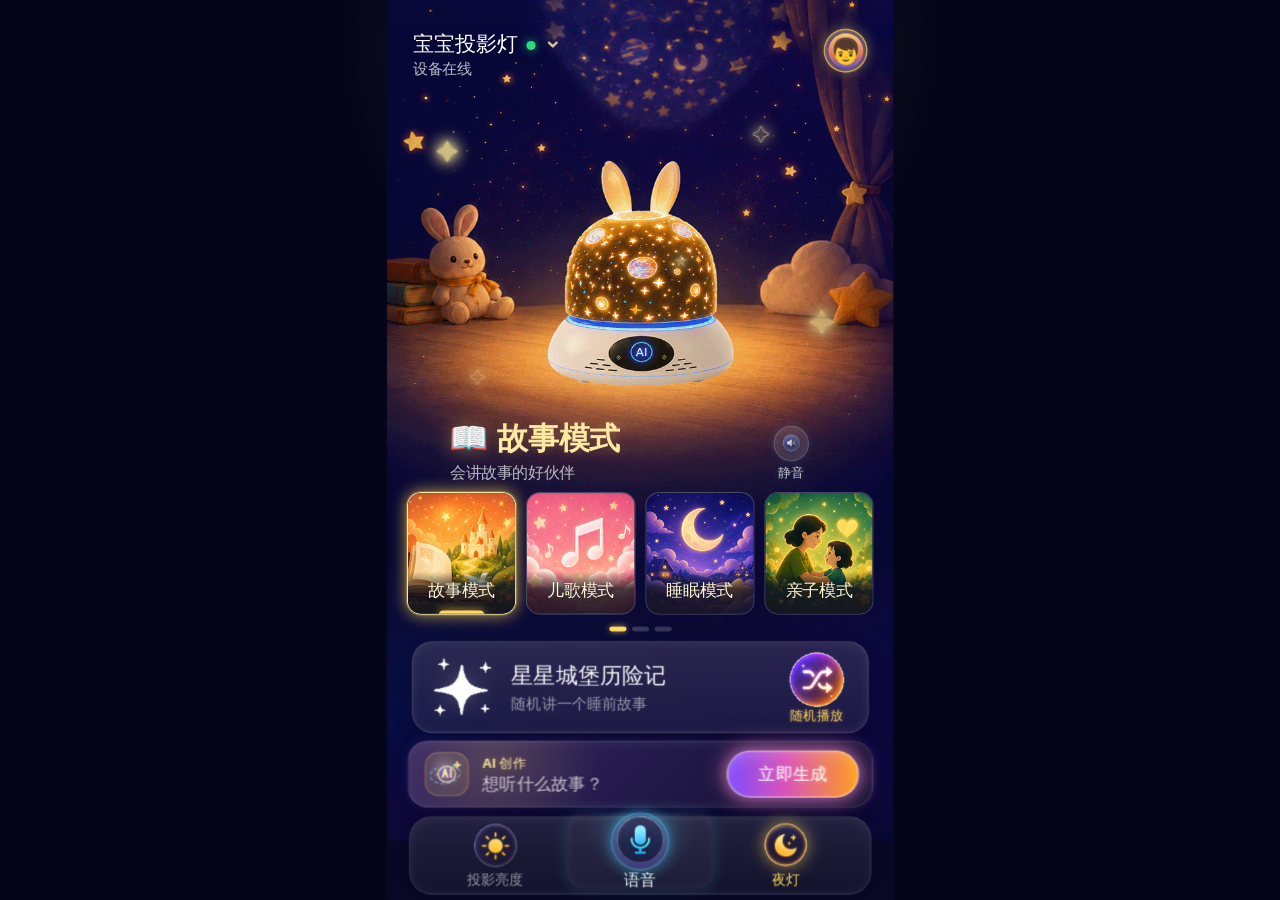
==== index.html @ 811f42fd "增加功能性代码" ====
<!doctype html>
<html lang="zh-CN">
  <head>
    <meta charset="UTF-8" />
    <meta name="viewport" content="width=device-width, initial-scale=1.0" />
    <title>宝宝投影灯首页</title>
    <link rel="stylesheet" href="./styles.css" />
  </head>
  <body>
    <div class="stage-shell" id="stageShell">
      <main class="app" id="app" data-mode="story" aria-label="宝宝投影灯首页">
        <div class="scene-bg" id="sceneBg"></div>
        <div class="mode-effects" id="modeEffects" aria-hidden="true"></div>
        <div class="scene-vignette"></div>

        <header class="topbar" aria-label="设备状态">
          <div class="device-copy">
            <button class="device-name device-switcher" id="deviceSwitcherButton" type="button" aria-haspopup="true" aria-expanded="false" aria-controls="deviceMenu">
              <span class="device-name-text" id="deviceNameText">宝宝投影灯</span>
              <span class="online-dot" aria-label="在线"></span>
              <svg class="device-chevron" viewBox="0 0 24 24" aria-hidden="true" focusable="false">
                <path d="M7 10l5 5 5-5"></path>
              </svg>
            </button>
            <div class="device-status" id="deviceStatusText">设备在线</div>
            <div class="device-menu" id="deviceMenu" aria-hidden="true">
              <button class="device-option is-active" type="button" data-device-name="宝宝投影灯" data-device-status="online" aria-pressed="true">
                <span class="device-option-copy">
                  <strong>宝宝投影灯</strong>
                  <small>儿童房 · 在线</small>
                </span>
                <span class="device-option-mark" aria-hidden="true">✓</span>
              </button>
              <button class="device-option" type="button" data-device-name="卧室投影灯" data-device-status="online" aria-pressed="false">
                <span class="device-option-copy">
                  <strong>卧室投影灯</strong>
                  <small>主卧 · 在线</small>
                </span>
                <span class="device-option-mark" aria-hidden="true">✓</span>
              </button>
              <button class="device-add-button" type="button" data-device-add>
                <span class="device-add-icon" aria-hidden="true">
                  <svg viewBox="0 0 24 24" focusable="false">
                    <path d="M12 5v14"></path>
                    <path d="M5 12h14"></path>
                  </svg>
                </span>
                <span>添加设备</span>
              </button>
              <p class="device-menu-hint" id="deviceMenuHint" aria-live="polite"></p>
            </div>
          </div>
          <button class="avatar-button" id="avatarButton" type="button" aria-label="打开功能中心" aria-expanded="false">
            <span class="avatar-face" aria-hidden="true">👦</span>
          </button>
        </header>

        <section class="mode-summary" aria-label="当前模式">
          <div class="mode-copy" id="modeCopy">
            <div class="mode-title-line">
              <span class="mode-symbol" id="modeSymbol" aria-hidden="true">📖</span>
              <h1 id="modeTitle">故事模式</h1>
            </div>
            <p id="modeSubtitle">会讲故事的好伙伴</p>
          </div>

          <div class="mini-actions" aria-label="快捷功能">
            <button class="mini-action muted" type="button" aria-label="静音">
              <img src="./图标/图标7.png" alt="" />
              <span>静音</span>
            </button>
          </div>
        </section>

        <nav class="mode-grid" aria-label="模式选择">
          <button class="mode-card is-active" type="button" data-mode="story" aria-label="故事模式">
            <img src="./图片/模式插图-故事模式.png" alt="" />
            <span>故事模式</span>
          </button>
          <button class="mode-card" type="button" data-mode="music" aria-label="儿歌模式">
            <img src="./图片/模式插图-音乐模式.png" alt="" />
            <span>儿歌模式</span>
          </button>
          <button class="mode-card" type="button" data-mode="sleep" aria-label="睡眠模式">
            <img src="./图片/模式插图-睡眠模式.png" alt="" />
            <span>睡眠模式</span>
          </button>
          <button class="mode-card" type="button" data-mode="parent" aria-label="亲子模式">
            <img src="./图片/模式插图-亲子模式.png" alt="" />
            <span>亲子模式</span>
          </button>
        </nav>

        <div class="page-dots" aria-hidden="true">
          <span class="is-active"></span>
          <span></span>
          <span></span>
        </div>

        <section class="play-panel" id="playPanel" aria-label="随机播放">
          <div class="play-left">
            <img class="play-glyph" id="playGlyph" src="./图标/图标6.png" alt="" />
            <div class="play-copy">
              <p id="playTitle">星星城堡历险记</p>
              <small id="playSubtitle">随机讲一个睡前故事</small>
            </div>
          </div>
          <button class="random-button" id="randomButton" type="button" aria-label="随机播放">
            <img src="./图标/图标1.png" alt="" />
            <span>随机播放</span>
          </button>
        </section>

        <section class="ai-panel" aria-label="AI生成">
          <div class="ai-left">
            <span class="ai-spark-wrap" aria-hidden="true">
              <svg class="ai-spark" viewBox="0 0 64 64" focusable="false">
                <path class="ai-orbit" d="M14 34c7-13 27-20 38-11 8 7-1 21-18 25-15 3-29-3-31-12-1-5 3-10 11-14"></path>
                <rect class="ai-core" x="17" y="18" width="30" height="28" rx="14"></rect>
                <path class="ai-line" d="M25 37l4-14 4 14"></path>
                <path class="ai-line" d="M27 32h4"></path>
                <path class="ai-line" d="M39 23v14"></path>
                <path class="ai-star" d="M50 9l2 5 5 2-5 2-2 5-2-5-5-2 5-2z"></path>
              </svg>
            </span>
            <div class="ai-copy">
              <span class="ai-kicker">AI 创作</span>
              <p id="aiPrompt">想听什么故事？</p>
            </div>
          </div>
          <button class="generate-button" id="generateButton" type="button" aria-label="立即生成">
            <span>立即生成</span>
          </button>
        </section>

        <footer class="quick-controls" aria-label="快捷控制">
          <button class="quick-control" type="button" data-control="brightness" aria-label="调节投影亮度">
            <span class="quick-icon"><img src="./图标/图标5.png" alt="" /></span>
            <span>投影亮度</span>
          </button>
          <button class="quick-control quick-control-primary" type="button" data-control="voice" aria-label="语音">
            <span class="quick-icon"><img src="./图标/图标2.png" alt="" /></span>
            <span>语音</span>
            <span class="voice-record-badge" id="voiceRecordBadge" aria-live="polite">按住</span>
          </button>
          <button class="quick-control is-on" type="button" data-control="night-light" aria-label="夜灯">
            <span class="quick-icon"><img src="./图标/图标3.png" alt="" /></span>
            <span>夜灯</span>
          </button>
        </footer>

        <div class="radial-popover" id="radialPopover" aria-hidden="true">
          <div class="radial-meter" id="radialMeter">
            <span id="radialValue">72%</span>
          </div>
          <div class="brightness-copy">
            <p id="radialLabel">投影亮度</p>
            <small>滑动调节投影亮度</small>
          </div>
          <input class="brightness-range" id="brightnessRange" type="range" min="1" max="100" value="72" aria-label="投影亮度百分比" />
        </div>

        <div class="control-toast" id="controlToast" role="status" aria-hidden="true"></div>

        <section class="voice-review-panel" id="voiceReviewPanel" aria-label="语音录音" aria-hidden="true">
          <div class="voice-review-head">
            <div class="voice-wave" aria-hidden="true">
              <span></span>
              <span></span>
              <span></span>
              <span></span>
            </div>
            <div class="voice-review-copy">
              <strong id="voicePanelTitle">正在准备录音</strong>
              <small id="voicePanelHint">长按 1.5 秒开始录音 · <span id="voiceDuration">00:00</span></small>
            </div>
          </div>
          <audio id="voicePlayback" preload="metadata"></audio>
          <div class="voice-review-actions">
            <button class="voice-action secondary" id="voicePlayButton" type="button">试听</button>
            <button class="voice-action secondary" id="redoVoiceButton" type="button">重录</button>
            <button class="voice-action primary" id="sendVoiceButton" type="button">发送到设备播放</button>
          </div>
        </section>

        <div class="modal-backdrop" id="modalBackdrop" aria-hidden="true"></div>
        <section class="app-modal" id="appModal" role="dialog" aria-modal="true" aria-labelledby="randomModalTitle" aria-hidden="true" tabindex="-1">
          <div class="modal-panel is-active" data-panel="random">
            <div class="modal-kicker">随机播放</div>
            <h2 class="modal-title" id="randomModalTitle">今晚播放这个主题吗？</h2>
            <div class="random-theme-card">
              <div>
                <p id="randomThemeTitle">星星城堡历险记</p>
                <small id="randomThemeSubtitle">随机讲一个睡前故事</small>
              </div>
              <button class="swap-button" id="swapRandomButton" type="button">换一个</button>
            </div>
            <div class="modal-actions">
              <button class="modal-button secondary" id="cancelRandomButton" type="button">取消</button>
              <button class="modal-button primary" id="sendRandomButton" type="button">发送到设备播放</button>
            </div>
          </div>

          <div class="modal-panel" data-panel="generate">
            <div class="modal-kicker">AI 生成</div>
            <h2 class="modal-title" id="generateModalTitle">想让投影灯生成什么？</h2>
            <label class="generate-field" for="generateInput">
              <span>生成内容</span>
              <textarea id="generateInput" rows="4" placeholder="例如：想听一个关于小恐龙找月亮的睡前故事"></textarea>
            </label>
            <p class="generate-error" id="generateError" aria-live="polite"></p>
            <div class="modal-actions">
              <button class="modal-button secondary" id="cancelGenerateButton" type="button">取消</button>
              <button class="modal-button primary" id="submitGenerateButton" type="button">开始生成</button>
            </div>
          </div>

          <div class="modal-panel" data-panel="loading" aria-live="polite">
            <div class="loading-orb" aria-hidden="true"></div>
            <h2 class="modal-title" id="loadingModalTitle">正在生成内容</h2>
            <p class="loading-stage" id="loadingStage">正在理解你的需求</p>
            <small class="loading-hint">生成可能需要 20 秒到 3 分钟，请稍等一下</small>
          </div>

          <div class="modal-panel" data-panel="sending" aria-live="polite">
            <div class="loading-orb sending-orb" aria-hidden="true"></div>
            <h2 class="modal-title" id="sendingModalTitle">正在发送到设备</h2>
            <p class="loading-stage" id="sendingStage">正在发送到宝宝投影灯</p>
            <small class="loading-hint" id="sendingHint">请保持设备在线，马上就好</small>
          </div>

          <div class="modal-panel" data-panel="success" aria-live="polite">
            <div class="success-mark" aria-hidden="true">✓</div>
            <h2 class="modal-title" id="successModalTitle">发送成功</h2>
            <p class="success-copy" id="successCopy">新的内容已经准备好，可以开始播放了</p>
            <div class="modal-actions single">
              <button class="modal-button primary" id="finishGenerateButton" type="button">知道了</button>
            </div>
          </div>
        </section>

        <div class="menu-backdrop" id="menuBackdrop"></div>
        <aside class="side-menu" id="sideMenu" aria-label="功能中心" aria-hidden="true">
          <button class="menu-close" type="button" aria-label="关闭功能中心">×</button>

          <div class="menu-profile">
            <div class="menu-avatar"><span>👦</span></div>
            <div class="menu-profile-copy">
              <strong>小宇宙宝宝</strong>
              <small>今晚也有一盏灯陪着你</small>
              <span class="menu-account">登录账号：138****8888</span>
              <span class="menu-device-status is-online">设备在线</span>
            </div>
          </div>

          <section class="menu-section" aria-label="主功能">
            <div class="menu-section-title">主功能</div>
            <div class="menu-primary-grid">
              <button class="menu-action menu-primary-action" type="button" data-menu-action="play-history">
                <span class="menu-action-icon" aria-hidden="true">
                  <svg viewBox="0 0 48 48" focusable="false">
                    <circle cx="24" cy="24" r="15"></circle>
                    <path d="M24 14v11l8 5"></path>
                    <path d="M15 11h-6v6"></path>
                  </svg>
                </span>
                <span class="menu-item-copy">
                  <strong>播放记录</strong>
                  <small>查看最近播放与生成内容</small>
                </span>
              </button>
              <button class="menu-action menu-primary-action" type="button" data-menu-action="device-settings">
                <span class="menu-action-icon" aria-hidden="true">
                  <svg viewBox="0 0 48 48" focusable="false">
                    <path d="M10 16h16"></path>
                    <path d="M34 16h4"></path>
                    <circle cx="30" cy="16" r="4"></circle>
                    <path d="M10 32h4"></path>
                    <path d="M22 32h16"></path>
                    <circle cx="18" cy="32" r="4"></circle>
                  </svg>
                </span>
                <span class="menu-item-copy">
                  <strong>设备设置</strong>
                  <small>管理灯光、亮度与设备偏好</small>
                </span>
              </button>
              <button class="menu-action menu-primary-action" type="button" data-menu-action="companion-copy">
                <span class="menu-action-icon" aria-hidden="true">
                  <svg viewBox="0 0 48 48" focusable="false">
                    <path d="M12 14h24v16H24l-8 6v-6h-4z"></path>
                    <path d="M33 9l2 5 5 2-5 2-2 5-2-5-5-2 5-2z"></path>
                  </svg>
                </span>
                <span class="menu-item-copy">
                  <strong>陪伴文案</strong>
                  <small>调整宝宝喜欢的陪伴表达</small>
                </span>
              </button>
            </div>
          </section>

          <section class="menu-section menu-secondary-section" aria-label="更多功能">
            <button class="menu-action menu-more-action" type="button" data-menu-action="more-settings">
              <span class="menu-action-icon" aria-hidden="true">
                <svg viewBox="0 0 48 48" focusable="false">
                  <circle cx="16" cy="16" r="4"></circle>
                  <circle cx="32" cy="16" r="4"></circle>
                  <circle cx="16" cy="32" r="4"></circle>
                  <circle cx="32" cy="32" r="4"></circle>
                </svg>
              </span>
              <span class="menu-item-copy">
                <strong>更多设置</strong>
                <small>客服、常见问题、版本、协议与购买合作</small>
              </span>
              <span class="menu-action-arrow" aria-hidden="true">›</span>
            </button>
          </section>
        </aside>
      </main>
    </div>

    <script src="./app.js"></script>
  </body>
</html>
---- styles.css ----
:root {
  color-scheme: dark;
  --gold: #fcd34d;
  --gold-soft: #ffe9a3;
  --cyan: #55d7ff;
  --panel: rgba(26, 24, 63, 0.58);
  --panel-strong: rgba(16, 15, 43, 0.78);
  --stroke: rgba(255, 255, 255, 0.18);
  --soft-text: rgba(255, 255, 255, 0.64);
}

* {
  box-sizing: border-box;
}

html,
body {
  width: 100%;
  height: 100%;
  margin: 0;
}

body {
  display: grid;
  place-items: center;
  overflow: hidden;
  background:
    radial-gradient(circle at 50% 5%, rgba(252, 211, 77, 0.12), transparent 28%),
    #05051a;
  font-family:
    -apple-system,
    BlinkMacSystemFont,
    "PingFang SC",
    "Microsoft YaHei",
    "Noto Sans CJK SC",
    sans-serif;
}

button {
  font: inherit;
  color: inherit;
  border: 0;
  background: transparent;
  cursor: pointer;
  -webkit-tap-highlight-color: transparent;
}

.stage-shell {
  position: relative;
  width: 941px;
  height: 1672px;
}

.app {
  position: absolute;
  inset: 0;
  width: 941px;
  height: 1672px;
  overflow: hidden;
  isolation: isolate;
  transform-origin: top left;
  background: #090827;
  --mini-program-bg-offset: -350px;
  --mini-program-bg-extra: 240px;
}

.scene-bg {
  position: absolute;
  inset: 0;
  z-index: 0;
  background-image: url("./故事模式-背景图-2.png");
  background-repeat: no-repeat;
  background-position: center var(--mini-program-bg-offset);
  background-size: 100% calc(100% + var(--mini-program-bg-extra));
  transition: opacity 260ms ease, filter 260ms ease;
}

.mode-effects {
  position: absolute;
  inset: 0;
  z-index: 1;
  pointer-events: none;
  overflow: hidden;
}

.mode-effect {
  position: absolute;
  left: var(--x);
  top: var(--y);
  z-index: 0;
  display: grid;
  place-items: center;
  color: rgba(255, 244, 196, 0.92);
  font-size: var(--size);
  line-height: 1;
  opacity: var(--effect-opacity);
  text-shadow:
    0 0 12px currentColor,
    0 0 28px currentColor;
  filter: drop-shadow(0 0 14px currentColor);
  transform: translate3d(-50%, -50%, 0);
  animation:
    mode-effect-blink var(--duration) ease-in-out var(--delay) infinite,
    mode-effect-float calc(var(--duration) * 1.35) ease-in-out var(--delay) infinite;
  will-change: transform, opacity;
}

.mode-effect--star {
  color: rgba(255, 235, 151, 0.92);
}

.mode-effect--note {
  color: rgba(123, 222, 255, 0.88);
  text-shadow:
    0 0 14px rgba(85, 215, 255, 0.9),
    0 0 30px rgba(252, 211, 77, 0.38);
}

.mode-effect--moon {
  color: rgba(205, 216, 255, 0.78);
  text-shadow:
    0 0 12px rgba(205, 216, 255, 0.8),
    0 0 30px rgba(122, 119, 255, 0.34);
}

.mode-effect--heart {
  color: rgba(255, 190, 211, 0.82);
  text-shadow:
    0 0 14px rgba(255, 190, 211, 0.82),
    0 0 30px rgba(252, 211, 77, 0.32);
}

.scene-vignette {
  position: absolute;
  inset: 0;
  z-index: 2;
  pointer-events: none;
  background:
    radial-gradient(circle at 51% 36%, rgba(252, 211, 77, 0.12), transparent 22%),
    linear-gradient(180deg, rgba(7, 5, 28, 0) 0%, rgba(7, 5, 28, 0.04) 52%, rgba(7, 5, 28, 0.24) 100%);
}

.topbar,
.lamp-stage,
.mode-summary,
.mode-grid,
.page-dots,
.play-panel,
.ai-panel,
.quick-controls,
.radial-popover,
.control-toast,
.voice-review-panel,
.side-menu,
.menu-backdrop {
  z-index: 3;
}

.topbar {
  position: absolute;
  top: 61px;
  left: 49px;
  right: 48px;
  display: flex;
  align-items: flex-start;
  justify-content: space-between;
}

.device-copy {
  position: relative;
  z-index: 4;
  min-width: 0;
}

.device-name {
  width: max-content;
  max-width: 620px;
  display: inline-flex;
  align-items: center;
  gap: 15px;
  padding: 0;
  color: #fff;
  font-size: 39px;
  font-weight: 430;
  line-height: 1.08;
  letter-spacing: 0;
  text-shadow: 0 3px 16px rgba(0, 0, 0, 0.26);
}

.device-switcher {
  position: relative;
  border-radius: 999px;
  transition: transform 170ms ease, color 180ms ease, text-shadow 180ms ease;
}

.device-switcher:hover,
.device-switcher:focus-visible {
  color: #fff8d6;
  text-shadow:
    0 3px 16px rgba(0, 0, 0, 0.26),
    0 0 20px rgba(252, 211, 77, 0.36);
  outline: none;
}

.device-switcher:active {
  transform: scale(0.985);
}

.device-name-text {
  min-width: 0;
  overflow: hidden;
  text-overflow: ellipsis;
  white-space: nowrap;
}

.online-dot {
  width: 17px;
  height: 17px;
  margin-top: 4px;
  border-radius: 999px;
  background: #2bdc7a;
  box-shadow: 0 0 16px rgba(45, 220, 122, 0.72);
}

.device-chevron {
  width: 34px;
  height: 34px;
  color: rgba(255, 232, 153, 0.85);
  stroke: currentColor;
  stroke-width: 3;
  stroke-linecap: round;
  stroke-linejoin: round;
  fill: none;
  filter: drop-shadow(0 0 10px rgba(252, 211, 77, 0.28));
  transition: transform 180ms ease;
}

.app.device-menu-open .device-chevron {
  transform: rotate(180deg);
}

.device-status {
  margin-top: 13px;
  color: rgba(255, 255, 255, 0.72);
  font-size: 27px;
  font-weight: 360;
  line-height: 1;
  letter-spacing: 0;
}

.app.is-offline .online-dot,
.device-switcher.is-device-offline .online-dot {
  background: rgba(255, 255, 255, 0.38);
  box-shadow: 0 0 12px rgba(255, 255, 255, 0.18);
}

.app.is-offline .device-status,
.device-status.is-device-offline {
  color: rgba(255, 255, 255, 0.48);
}

.device-menu {
  position: absolute;
  top: 91px;
  left: -4px;
  width: 448px;
  padding: 16px;
  border-radius: 30px;
  border: 2px solid rgba(252, 211, 77, 0.3);
  background:
    radial-gradient(circle at 20% 0%, rgba(252, 211, 77, 0.2), transparent 38%),
    linear-gradient(180deg, rgba(45, 35, 87, 0.94), rgba(13, 12, 42, 0.94));
  box-shadow:
    0 22px 46px rgba(0, 0, 0, 0.32),
    inset 0 1px 22px rgba(255, 255, 255, 0.08);
  backdrop-filter: blur(20px);
  opacity: 0;
  pointer-events: none;
  transform: translateY(-10px) scale(0.98);
  transform-origin: 54px 0;
  transition: opacity 180ms ease, transform 200ms ease;
}

.app.device-menu-open .device-menu {
  opacity: 1;
  pointer-events: auto;
  transform: translateY(0) scale(1);
}

.device-option,
.device-add-button {
  width: 100%;
  min-height: 86px;
  display: flex;
  align-items: center;
  gap: 17px;
  padding: 16px 18px;
  border-radius: 22px;
  color: rgba(255, 255, 255, 0.9);
  text-align: left;
  background: rgba(255, 255, 255, 0.055);
  border: 1px solid rgba(255, 255, 255, 0.1);
  transition: transform 160ms ease, border-color 180ms ease, background 180ms ease, box-shadow 180ms ease;
}

.device-option + .device-option,
.device-add-button {
  margin-top: 12px;
}

.device-option:hover,
.device-option:focus-visible,
.device-add-button:hover,
.device-add-button:focus-visible {
  border-color: rgba(252, 211, 77, 0.5);
  background: rgba(252, 211, 77, 0.12);
  box-shadow: 0 0 22px rgba(252, 211, 77, 0.14);
  outline: none;
}

.device-option:active,
.device-add-button:active {
  transform: scale(0.985);
}

.device-option-copy {
  min-width: 0;
  display: grid;
  gap: 9px;
}

.device-option-copy strong,
.device-add-button span:last-child {
  color: #fff8d6;
  font-size: 27px;
  font-weight: 560;
  line-height: 1;
}

.device-option-copy small {
  color: rgba(255, 255, 255, 0.58);
  font-size: 21px;
  line-height: 1;
}

.device-option-mark {
  margin-left: auto;
  color: #ffdf6b;
  font-size: 28px;
  line-height: 1;
  opacity: 0;
}

.device-option.is-active {
  border-color: rgba(252, 211, 77, 0.56);
  background:
    linear-gradient(180deg, rgba(252, 211, 77, 0.16), rgba(255, 255, 255, 0.04)),
    rgba(255, 255, 255, 0.065);
}

.device-option.is-active .device-option-mark {
  opacity: 1;
}

.device-add-button {
  min-height: 78px;
  background: rgba(85, 215, 255, 0.09);
}

.device-add-icon {
  width: 46px;
  height: 46px;
  display: grid;
  place-items: center;
  flex: 0 0 auto;
  border-radius: 16px;
  color: #dcf8ff;
  border: 1px solid rgba(85, 215, 255, 0.34);
  background: rgba(85, 215, 255, 0.12);
}

.device-add-icon svg {
  width: 27px;
  height: 27px;
  stroke: currentColor;
  stroke-width: 3;
  stroke-linecap: round;
  fill: none;
}

.device-menu-hint {
  min-height: 25px;
  margin: 13px 4px 0;
  color: rgba(255, 255, 255, 0.62);
  font-size: 20px;
  line-height: 1.25;
}

.device-menu-hint:empty {
  display: none;
}

.avatar-button {
  position: relative;
  width: 82px;
  height: 82px;
  margin-top: -8px;
  display: grid;
  place-items: center;
  border-radius: 50%;
  background:
    radial-gradient(circle at 45% 40%, rgba(255, 219, 123, 0.25), rgba(75, 39, 97, 0.8)),
    rgba(255, 255, 255, 0.14);
  border: 3px solid rgba(252, 211, 77, 0.65);
  box-shadow:
    0 0 0 5px rgba(255, 255, 255, 0.12) inset,
    0 0 24px rgba(252, 211, 77, 0.42);
}

.avatar-face {
  width: 65px;
  height: 65px;
  display: grid;
  place-items: center;
  border-radius: 50%;
  overflow: hidden;
  font-size: 47px;
  line-height: 1;
  background: linear-gradient(180deg, #f9c878, #db785d 60%, #6156c9);
}

.mode-summary {
  position: absolute;
  top: 780px;
  left: 0;
  width: 941px;
  height: 124px;
}

.mode-copy {
  position: absolute;
  left: 116px;
  top: 0;
  width: 520px;
  color: var(--gold-soft);
  transition: transform 240ms ease;
}

.mode-title-line {
  display: flex;
  align-items: center;
  gap: 19px;
  height: 68px;
}

.mode-symbol {
  width: 70px;
  display: inline-grid;
  place-items: center;
  font-size: 59px;
  line-height: 1;
  filter: drop-shadow(0 0 18px rgba(252, 211, 77, 0.34));
}

.mode-title-line h1 {
  margin: 0;
  color: var(--gold-soft);
  font-size: 57px;
  font-weight: 660;
  line-height: 1;
  letter-spacing: 0;
  text-shadow: 0 0 20px rgba(252, 211, 77, 0.24);
}

.mode-copy p {
  margin: 16px 0 0 1px;
  color: rgba(255, 255, 255, 0.7);
  font-size: 29px;
  font-weight: 330;
  line-height: 1;
  letter-spacing: 0;
}

.mini-actions {
  position: absolute;
  top: 8px;
  right: 144px;
  display: flex;
  gap: 0;
}

.mini-action {
  width: 92px;
  height: 104px;
  display: flex;
  flex-direction: column;
  align-items: center;
  justify-content: center;
  gap: 8px;
  color: rgba(255, 255, 255, 0.74);
  font-size: 25px;
  font-weight: 380;
  line-height: 1;
  text-shadow: 0 0 14px rgba(85, 215, 255, 0.2);
}

.mini-action .mini-icon,
.mini-action img {
  width: 66px;
  height: 66px;
  display: grid;
  place-items: center;
  border-radius: 50%;
  background: rgba(255, 255, 255, 0.12);
  border: 2px solid rgba(255, 255, 255, 0.22);
  box-shadow:
    0 0 16px rgba(85, 215, 255, 0.16),
    inset 0 0 20px rgba(255, 255, 255, 0.08);
}

.mini-action .mini-icon {
  font-size: 43px;
}

.mini-action img {
  padding: 0;
  object-fit: cover;
  opacity: 0.9;
  border-color: rgba(255, 255, 255, 0.2);
  box-shadow:
    0 0 16px rgba(85, 215, 255, 0.16),
    inset 0 0 24px rgba(255, 255, 255, 0.08);
}

.mini-action.muted {
  color: rgba(255, 255, 255, 0.74);
}

.mode-grid {
  position: absolute;
  top: 914px;
  left: 37px;
  width: 867px;
  height: 228px;
  display: grid;
  grid-template-columns: repeat(4, 1fr);
  gap: 18px;
}

.mode-card {
  position: relative;
  overflow: hidden;
  padding: 0;
  border-radius: 26px;
  background: rgba(255, 255, 255, 0.08);
  border: 2px solid rgba(255, 255, 255, 0.17);
  box-shadow: inset 0 -42px 45px rgba(0, 0, 0, 0.22);
  transform: translateZ(0);
  transition: transform 180ms ease, border-color 240ms ease, box-shadow 240ms ease;
}

.mode-card:active {
  transform: scale(0.96);
}

.mode-card img {
  position: absolute;
  inset: 0;
  width: 100%;
  height: 100%;
  object-fit: cover;
}

.mode-card::after {
  content: "";
  position: absolute;
  left: 0;
  right: 0;
  bottom: 0;
  height: 78px;
  background: linear-gradient(180deg, rgba(28, 24, 31, 0), rgba(21, 20, 32, 0.78) 42%, rgba(22, 20, 31, 0.9));
}

.mode-card span {
  position: absolute;
  left: 0;
  right: 0;
  bottom: 27px;
  z-index: 1;
  color: #fff6d7;
  font-size: 31px;
  font-weight: 500;
  line-height: 1;
  text-align: center;
  letter-spacing: 0;
  text-shadow: 0 2px 9px rgba(0, 0, 0, 0.35);
}

.mode-card.is-active {
  border-color: rgba(255, 237, 159, 0.98);
  box-shadow:
    0 0 0 2px rgba(255, 210, 77, 0.22),
    0 0 30px rgba(252, 211, 77, 0.78),
    inset 0 0 20px rgba(255, 250, 206, 0.2);
}

.mode-card.is-active::before {
  content: "";
  position: absolute;
  z-index: 2;
  left: 57px;
  right: 57px;
  bottom: -2px;
  height: 8px;
  border-radius: 999px 999px 0 0;
  background: #ffd85c;
  box-shadow: 0 0 18px rgba(252, 211, 77, 0.9);
}

.page-dots {
  position: absolute;
  left: 0;
  right: 0;
  top: 1164px;
  display: flex;
  justify-content: center;
  gap: 10px;
}

.page-dots span {
  width: 32px;
  height: 9px;
  border-radius: 999px;
  background: rgba(255, 255, 255, 0.18);
}

.page-dots span.is-active {
  background: #ffdc63;
  box-shadow: 0 0 12px rgba(252, 211, 77, 0.72);
}

.play-panel {
  position: absolute;
  top: 1191px;
  left: 46px;
  width: 849px;
  height: 171px;
  display: flex;
  align-items: center;
  justify-content: space-between;
  padding: 0 31px 0 39px;
  border-radius: 39px;
  border: 2px solid rgba(255, 255, 255, 0.16);
  background:
    linear-gradient(180deg, rgba(255, 255, 255, 0.08), rgba(255, 255, 255, 0.025)),
    rgba(35, 31, 75, 0.54);
  box-shadow:
    inset 0 1px 24px rgba(255, 255, 255, 0.08),
    0 16px 32px rgba(0, 0, 0, 0.18);
  backdrop-filter: blur(13px);
}

.play-left {
  display: flex;
  align-items: center;
  min-width: 0;
}

.play-glyph {
  width: 107px;
  height: 107px;
  margin-right: 37px;
  object-fit: contain;
  filter: drop-shadow(0 0 16px rgba(255, 244, 213, 0.2));
}

.play-copy p {
  margin: 0;
  color: #fff;
  font-size: 41px;
  font-weight: 430;
  line-height: 1.08;
  letter-spacing: 0;
}

.play-copy small {
  display: block;
  margin-top: 16px;
  color: rgba(255, 255, 255, 0.55);
  font-size: 28px;
  font-weight: 320;
  line-height: 1;
}

.random-button {
  width: 127px;
  min-width: 127px;
  height: 132px;
  display: flex;
  flex-direction: column;
  align-items: center;
  justify-content: center;
  gap: 3px;
  color: #ffd85c;
  font-size: 25px;
  line-height: 1;
  text-align: center;
  text-shadow: 0 0 12px rgba(252, 211, 77, 0.3);
}

.random-button img {
  width: 101px;
  height: 101px;
  margin-bottom: 0;
  object-fit: contain;
}

.ai-panel {
  position: absolute;
  top: 1376px;
  left: 38px;
  width: 865px;
  height: 124px;
  display: flex;
  align-items: center;
  justify-content: space-between;
  gap: 22px;
  padding: 0 24px 0 30px;
  border-radius: 38px;
  border: 2px solid rgba(255, 255, 255, 0.13);
  background:
    radial-gradient(circle at 18% 30%, rgba(252, 211, 77, 0.18), transparent 28%),
    linear-gradient(135deg, rgba(70, 48, 124, 0.74), rgba(18, 17, 48, 0.78)),
    rgba(16, 15, 42, 0.74);
  box-shadow:
    inset 0 1px 24px rgba(255, 255, 255, 0.08),
    0 16px 34px rgba(0, 0, 0, 0.18),
    0 0 24px rgba(139, 92, 246, 0.18);
  backdrop-filter: blur(14px);
}

.ai-left {
  display: flex;
  align-items: center;
  min-width: 0;
  flex: 1;
}

.ai-spark-wrap {
  width: 82px;
  height: 82px;
  display: grid;
  place-items: center;
  flex: 0 0 auto;
  margin-right: 25px;
  border-radius: 26px;
  border: 2px solid rgba(252, 211, 77, 0.28);
  background:
    radial-gradient(circle at 42% 34%, rgba(255, 255, 255, 0.22), transparent 42%),
    rgba(252, 211, 77, 0.1);
  box-shadow: inset 0 1px 18px rgba(255, 255, 255, 0.08);
}

.ai-spark {
  width: 68px;
  height: 68px;
  color: #fff1b8;
  overflow: visible;
  opacity: 0.96;
  filter:
    drop-shadow(0 0 12px rgba(252, 211, 77, 0.32))
    drop-shadow(0 0 14px rgba(139, 92, 246, 0.24));
}

.ai-spark .ai-orbit {
  fill: none;
  stroke: rgba(85, 215, 255, 0.62);
  stroke-width: 2.4;
  stroke-linecap: round;
  stroke-dasharray: 5 6;
}

.ai-spark .ai-core {
  fill: rgba(139, 92, 246, 0.24);
  stroke: rgba(255, 241, 184, 0.76);
  stroke-width: 2.6;
}

.ai-spark .ai-line {
  fill: none;
  stroke: currentColor;
  stroke-width: 3.2;
  stroke-linecap: round;
  stroke-linejoin: round;
}

.ai-spark .ai-star {
  fill: #ffdf6b;
  stroke: rgba(255, 255, 255, 0.48);
  stroke-width: 1.6;
}

.ai-copy {
  min-width: 0;
  display: grid;
  gap: 10px;
}

.ai-kicker {
  color: #ffe9a3;
  font-size: 25px;
  font-weight: 560;
  line-height: 1;
  letter-spacing: 0;
  text-shadow: 0 0 14px rgba(252, 211, 77, 0.24);
}

.ai-panel p {
  margin: 0;
  color: rgba(255, 255, 255, 0.74);
  font-size: 32px;
  font-weight: 390;
  line-height: 1;
  letter-spacing: 0;
  white-space: nowrap;
}

.generate-button {
  width: 246px;
  min-width: 246px;
  height: 88px;
  display: flex;
  align-items: center;
  justify-content: center;
  gap: 16px;
  padding: 0;
  border-radius: 999px;
  border: 2px solid rgba(255, 245, 206, 0.56);
  background:
    linear-gradient(90deg, #804bff 0%, #db54b8 45%, #ff9f1c 100%);
  color: #fff;
  font-size: 32px;
  font-weight: 520;
  line-height: 1;
  letter-spacing: 0;
  text-shadow: 0 1px 10px rgba(255, 255, 255, 0.32);
  box-shadow:
    inset 0 0 0 2px rgba(255, 255, 255, 0.12),
    inset 0 10px 24px rgba(255, 255, 255, 0.16),
    0 0 24px rgba(139, 92, 246, 0.52),
    0 0 23px rgba(249, 115, 22, 0.36);
  filter:
    drop-shadow(0 0 20px rgba(139, 92, 246, 0.52))
    drop-shadow(0 0 18px rgba(249, 115, 22, 0.34));
}

.generate-spark {
  font-size: 31px;
  line-height: 1;
  filter: drop-shadow(0 0 8px rgba(255, 255, 255, 0.42));
}

.generate-button.is-thinking {
  animation: ai-pulse 1.5s ease-in-out infinite;
}

.app.is-offline .mini-action:disabled,
.app.is-offline .random-button:disabled,
.app.is-offline .generate-button:disabled,
.app.is-offline .quick-control:disabled {
  cursor: not-allowed;
  opacity: 0.46;
  filter: grayscale(0.72) saturate(0.55);
  text-shadow: none;
}

.app.is-offline .mini-action:disabled .mini-icon,
.app.is-offline .mini-action:disabled img,
.app.is-offline .generate-button:disabled,
.app.is-offline .quick-control:disabled .quick-icon {
  border-color: rgba(255, 255, 255, 0.18);
  box-shadow: none;
}

.app.is-offline .generate-button:disabled {
  background: rgba(255, 255, 255, 0.14);
  color: rgba(255, 255, 255, 0.68);
}

.app.is-offline .quick-control.is-on {
  color: rgba(255, 255, 255, 0.56);
}

.app.is-offline .quick-control.is-on .quick-icon {
  filter: none;
}

.quick-controls {
  position: absolute;
  left: 41px;
  bottom: 10px;
  width: 859px;
  height: 146px;
  display: grid;
  grid-template-columns: 1fr 1.18fr 1fr;
  align-items: center;
  gap: 18px;
  padding: 0 42px;
  border-radius: 42px;
  border: 2px solid rgba(255, 255, 255, 0.12);
  background:
    linear-gradient(180deg, rgba(255, 255, 255, 0.09), rgba(255, 255, 255, 0.03)),
    rgba(15, 15, 42, 0.72);
  box-shadow:
    inset 0 1px 24px rgba(255, 255, 255, 0.07),
    0 -12px 30px rgba(0, 0, 0, 0.14);
  backdrop-filter: blur(14px);
}

.quick-control {
  min-width: 0;
  height: 128px;
  display: grid;
  grid-template-rows: 88px 26px;
  align-items: center;
  justify-items: center;
  gap: 7px;
  color: rgba(255, 255, 255, 0.56);
  font-size: 26px;
  font-weight: 350;
  line-height: 1;
  border-radius: 30px;
  transition: transform 160ms ease, color 180ms ease, background 180ms ease, box-shadow 180ms ease;
}

.quick-control:hover,
.quick-control:focus-visible {
  color: rgba(255, 255, 255, 0.82);
  background: rgba(255, 255, 255, 0.05);
  outline: none;
}

.quick-control:active {
  transform: scale(0.97);
}

.quick-icon {
  position: relative;
  width: 88px;
  height: 88px;
  display: block;
  overflow: hidden;
  border-radius: 50%;
}

.quick-icon img {
  position: absolute;
  left: 50%;
  top: 50%;
  width: 132px;
  height: 132px;
  display: block;
  object-fit: contain;
  transform: translate(-50%, -48%);
}

.quick-control.is-on {
  color: #ffd85c;
}

.quick-control.is-on .quick-icon {
  filter: drop-shadow(0 0 16px rgba(252, 211, 77, 0.64));
}

.quick-control-primary {
  position: relative;
  height: 140px;
  grid-template-rows: 104px 28px;
  gap: 5px;
  color: #e8fbff;
  font-size: 30px;
  font-weight: 560;
  transform: translateY(-9px);
  background:
    radial-gradient(circle at 50% 20%, rgba(85, 215, 255, 0.24), transparent 58%),
    rgba(255, 255, 255, 0.045);
  box-shadow:
    inset 0 1px 20px rgba(255, 255, 255, 0.08),
    0 0 28px rgba(85, 215, 255, 0.18);
}

.quick-control-primary:hover,
.quick-control-primary:focus-visible,
.quick-control-primary.is-arming,
.quick-control-primary.is-recording {
  color: #fff8d6;
  box-shadow:
    inset 0 1px 24px rgba(255, 255, 255, 0.1),
    0 0 34px rgba(85, 215, 255, 0.34),
    0 0 28px rgba(252, 211, 77, 0.16);
}

.quick-control-primary.is-arming,
.quick-control-primary.is-recording {
  animation: voice-button-pulse 1000ms ease-in-out infinite;
}

.quick-control-primary:active {
  transform: translateY(-9px) scale(0.97);
}

.quick-control-primary .quick-icon {
  width: 108px;
  height: 108px;
  border: 2px solid rgba(85, 215, 255, 0.48);
  background:
    radial-gradient(circle at 46% 36%, rgba(255, 255, 255, 0.22), transparent 40%),
    linear-gradient(180deg, rgba(85, 215, 255, 0.28), rgba(81, 64, 180, 0.42));
  box-shadow:
    0 0 24px rgba(85, 215, 255, 0.52),
    inset 0 0 24px rgba(255, 255, 255, 0.12);
}

.quick-control-primary .quick-icon img {
  width: 150px;
  height: 150px;
  transform: translate(-50%, -49%);
}

.voice-record-badge {
  position: absolute;
  left: 50%;
  top: 8px;
  min-width: 82px;
  height: 34px;
  display: grid;
  place-items: center;
  padding: 0 16px;
  border-radius: 999px;
  border: 1px solid rgba(255, 245, 206, 0.5);
  color: #fff9d6;
  font-size: 18px;
  font-weight: 620;
  line-height: 1;
  background:
    linear-gradient(90deg, rgba(85, 215, 255, 0.2), rgba(252, 211, 77, 0.18)),
    rgba(12, 17, 45, 0.74);
  box-shadow: 0 0 16px rgba(85, 215, 255, 0.28);
  opacity: 0;
  pointer-events: none;
  transform: translate(-50%, -8px) scale(0.92);
  transition: opacity 160ms ease, transform 160ms ease;
}

.quick-control-primary.is-arming .voice-record-badge,
.quick-control-primary.is-recording .voice-record-badge {
  opacity: 1;
  transform: translate(-50%, 0) scale(1);
}

.radial-popover {
  position: absolute;
  left: 62px;
  bottom: 172px;
  width: 314px;
  min-height: 260px;
  display: grid;
  justify-items: center;
  align-content: center;
  gap: 15px;
  padding: 24px 26px 25px;
  border-radius: 34px;
  border: 2px solid rgba(252, 211, 77, 0.5);
  background:
    radial-gradient(circle at 30% 0%, rgba(252, 211, 77, 0.18), transparent 42%),
    rgba(12, 12, 35, 0.84);
  box-shadow:
    0 20px 42px rgba(0, 0, 0, 0.26),
    0 0 28px rgba(252, 211, 77, 0.24);
  backdrop-filter: blur(14px);
  opacity: 0;
  transform: translateY(18px) scale(0.96);
  pointer-events: none;
  transition: opacity 180ms ease, transform 180ms ease;
}

.radial-popover.is-open {
  opacity: 1;
  transform: translateY(0) scale(1);
  pointer-events: auto;
}

.radial-meter {
  width: 112px;
  height: 112px;
  display: grid;
  place-items: center;
  border-radius: 50%;
  background:
    radial-gradient(circle at center, #17173e 56%, transparent 57%),
    conic-gradient(#fcd34d 0deg var(--brightness-angle, 259deg), rgba(255, 255, 255, 0.14) var(--brightness-angle, 259deg) 360deg);
}

.radial-meter span {
  color: #fff3b0;
  font-size: 28px;
  font-weight: 600;
}

.brightness-copy {
  display: grid;
  gap: 7px;
  text-align: center;
}

.radial-popover p {
  margin: 0;
  color: rgba(255, 255, 255, 0.72);
  font-size: 22px;
}

.brightness-copy small {
  color: rgba(255, 255, 255, 0.48);
  font-size: 18px;
  line-height: 1;
}

.brightness-range {
  width: 100%;
  accent-color: #fcd34d;
  cursor: pointer;
}

.brightness-range:focus-visible {
  outline: 3px solid rgba(85, 215, 255, 0.54);
  outline-offset: 8px;
}

.control-toast {
  position: absolute;
  left: 50%;
  bottom: 174px;
  min-width: 300px;
  max-width: 520px;
  min-height: 62px;
  display: grid;
  place-items: center;
  padding: 0 30px;
  border-radius: 999px;
  border: 2px solid rgba(85, 215, 255, 0.38);
  color: #e8fbff;
  font-size: 24px;
  font-weight: 460;
  line-height: 1.2;
  text-align: center;
  background:
    linear-gradient(180deg, rgba(85, 215, 255, 0.2), rgba(255, 255, 255, 0.045)),
    rgba(14, 14, 43, 0.88);
  box-shadow:
    0 16px 34px rgba(0, 0, 0, 0.24),
    0 0 24px rgba(85, 215, 255, 0.26);
  backdrop-filter: blur(14px);
  opacity: 0;
  pointer-events: none;
  transform: translate(-50%, 16px) scale(0.97);
  transition: opacity 180ms ease, transform 180ms ease;
}

.control-toast.is-open {
  opacity: 1;
  transform: translate(-50%, 0) scale(1);
}

.voice-review-panel {
  position: absolute;
  left: 58px;
  bottom: 174px;
  z-index: 4;
  width: 825px;
  min-height: 194px;
  display: grid;
  gap: 20px;
  padding: 28px 30px 30px;
  border-radius: 38px;
  border: 2px solid rgba(85, 215, 255, 0.44);
  color: #fff;
  background:
    radial-gradient(circle at 24% 8%, rgba(85, 215, 255, 0.2), transparent 36%),
    radial-gradient(circle at 84% 18%, rgba(252, 211, 77, 0.16), transparent 34%),
    linear-gradient(180deg, rgba(40, 34, 91, 0.92), rgba(12, 13, 39, 0.9));
  box-shadow:
    0 22px 46px rgba(0, 0, 0, 0.28),
    0 0 36px rgba(85, 215, 255, 0.24),
    inset 0 1px 28px rgba(255, 255, 255, 0.08);
  backdrop-filter: blur(18px);
  opacity: 0;
  pointer-events: none;
  transform: translateY(22px) scale(0.96);
  transition: opacity 200ms ease, transform 200ms ease;
}

.voice-review-panel.is-open {
  opacity: 1;
  pointer-events: auto;
  transform: translateY(0) scale(1);
}

.voice-review-head {
  display: flex;
  align-items: center;
  gap: 24px;
  min-width: 0;
}

.voice-wave {
  width: 116px;
  height: 92px;
  display: flex;
  align-items: center;
  justify-content: center;
  gap: 8px;
  flex: 0 0 auto;
  border-radius: 30px;
  border: 2px solid rgba(85, 215, 255, 0.28);
  background:
    radial-gradient(circle at 50% 22%, rgba(255, 255, 255, 0.18), transparent 42%),
    rgba(85, 215, 255, 0.1);
  box-shadow: inset 0 1px 20px rgba(255, 255, 255, 0.08);
}

.voice-wave span {
  width: 8px;
  height: 34px;
  border-radius: 999px;
  background: linear-gradient(180deg, #fff9d6, #55d7ff);
  box-shadow: 0 0 12px rgba(85, 215, 255, 0.42);
  transform-origin: center;
}

.voice-review-panel.is-recording .voice-wave span {
  animation: voice-wave 780ms ease-in-out infinite;
}

.voice-review-panel.is-recording .voice-wave span:nth-child(2) {
  animation-delay: 90ms;
}

.voice-review-panel.is-recording .voice-wave span:nth-child(3) {
  animation-delay: 180ms;
}

.voice-review-panel.is-recording .voice-wave span:nth-child(4) {
  animation-delay: 270ms;
}

.voice-review-copy {
  min-width: 0;
  display: grid;
  gap: 10px;
}

.voice-review-copy strong {
  color: #fff7c8;
  font-size: 34px;
  font-weight: 650;
  line-height: 1.12;
}

.voice-review-copy small {
  color: rgba(255, 255, 255, 0.68);
  font-size: 23px;
  line-height: 1.22;
}

#voiceDuration {
  color: #8ee8ff;
  font-variant-numeric: tabular-nums;
  font-weight: 680;
}

.voice-review-panel audio {
  width: 100%;
  height: 42px;
  display: none;
  color-scheme: dark;
}

.voice-review-panel.is-recorded audio {
  display: block;
}

.voice-review-actions {
  display: grid;
  grid-template-columns: 1fr 1fr 1.65fr;
  gap: 14px;
}

.voice-review-panel.is-recording .voice-review-actions,
.voice-review-panel.is-recording audio {
  display: none;
}

.voice-action {
  height: 70px;
  display: flex;
  align-items: center;
  justify-content: center;
  border-radius: 999px;
  font-size: 25px;
  font-weight: 560;
  line-height: 1;
}

.voice-action.secondary {
  border: 2px solid rgba(255, 255, 255, 0.15);
  color: rgba(255, 255, 255, 0.82);
  background: rgba(255, 255, 255, 0.08);
}

.voice-action.primary {
  border: 2px solid rgba(255, 245, 206, 0.54);
  color: #fff;
  background: linear-gradient(90deg, #14b8ff 0%, #8b5cf6 46%, #f59e0b 100%);
  box-shadow:
    inset 0 10px 22px rgba(255, 255, 255, 0.14),
    0 0 24px rgba(85, 215, 255, 0.3),
    0 0 18px rgba(245, 158, 11, 0.28);
}

.voice-action:disabled {
  cursor: not-allowed;
  opacity: 0.48;
  filter: grayscale(0.65);
}

.voice-action:not(:disabled):hover,
.voice-action:not(:disabled):focus-visible {
  outline: none;
  transform: translateY(-1px);
  box-shadow:
    inset 0 1px 18px rgba(255, 255, 255, 0.12),
    0 0 22px rgba(85, 215, 255, 0.24);
}

.modal-backdrop,
.menu-backdrop {
  position: absolute;
  inset: 0;
  background: rgba(0, 0, 0, 0.26);
  opacity: 0;
  pointer-events: none;
  transition: opacity 220ms ease;
}

.modal-backdrop {
  z-index: 5;
  background:
    radial-gradient(circle at 50% 42%, rgba(252, 211, 77, 0.12), transparent 34%),
    rgba(2, 2, 16, 0.56);
  backdrop-filter: blur(8px);
}

.menu-backdrop {
  background:
    radial-gradient(circle at 81% 12%, rgba(252, 211, 77, 0.14), transparent 28%),
    linear-gradient(90deg, rgba(3, 3, 18, 0.34), rgba(3, 3, 18, 0.72));
  backdrop-filter: blur(7px);
}

.app-modal {
  position: absolute;
  left: 78px;
  right: 78px;
  top: 530px;
  z-index: 6;
  padding: 46px;
  border-radius: 48px;
  border: 2px solid rgba(252, 211, 77, 0.42);
  background:
    linear-gradient(180deg, rgba(46, 35, 86, 0.92), rgba(13, 13, 43, 0.9)),
    rgba(16, 15, 42, 0.88);
  box-shadow:
    0 34px 74px rgba(0, 0, 0, 0.34),
    0 0 42px rgba(252, 211, 77, 0.18),
    inset 0 1px 28px rgba(255, 255, 255, 0.08);
  backdrop-filter: blur(24px);
  opacity: 0;
  transform: translateY(28px) scale(0.96);
  pointer-events: none;
  transition: opacity 220ms ease, transform 220ms ease;
}

.app.modal-open .modal-backdrop {
  opacity: 1;
  pointer-events: auto;
}

.app.modal-open .app-modal {
  opacity: 1;
  transform: translateY(0) scale(1);
  pointer-events: auto;
}

.modal-panel {
  display: none;
}

.modal-panel.is-active {
  display: block;
}

.modal-kicker {
  margin-bottom: 16px;
  color: #ffd85c;
  font-size: 27px;
  font-weight: 460;
  line-height: 1;
  text-shadow: 0 0 16px rgba(252, 211, 77, 0.38);
}

.modal-title {
  margin: 0;
  color: #fff4c7;
  font-size: 47px;
  font-weight: 650;
  line-height: 1.15;
  letter-spacing: 0;
}

.random-theme-card {
  margin-top: 34px;
  min-height: 164px;
  display: flex;
  align-items: center;
  justify-content: space-between;
  gap: 26px;
  padding: 31px 28px 31px 34px;
  border-radius: 34px;
  border: 2px solid rgba(255, 255, 255, 0.14);
  background:
    linear-gradient(180deg, rgba(255, 255, 255, 0.09), rgba(255, 255, 255, 0.03)),
    rgba(255, 255, 255, 0.06);
  box-shadow: inset 0 1px 22px rgba(255, 255, 255, 0.08);
}

.random-theme-card p {
  margin: 0;
  color: #fff;
  font-size: 42px;
  font-weight: 540;
  line-height: 1.1;
}

.random-theme-card small {
  display: block;
  margin-top: 16px;
  color: rgba(255, 255, 255, 0.62);
  font-size: 27px;
  line-height: 1.2;
}

.swap-button {
  min-width: 126px;
  height: 76px;
  padding: 0 26px;
  border-radius: 999px;
  border: 2px solid rgba(252, 211, 77, 0.52);
  color: #ffe9a3;
  font-size: 28px;
  font-weight: 520;
  background: rgba(252, 211, 77, 0.12);
  box-shadow: inset 0 0 20px rgba(252, 211, 77, 0.1);
}

.modal-actions {
  margin-top: 38px;
  display: grid;
  grid-template-columns: 1fr 1.45fr;
  gap: 20px;
}

.modal-actions.single {
  grid-template-columns: 1fr;
}

.modal-button {
  height: 88px;
  display: flex;
  align-items: center;
  justify-content: center;
  border-radius: 999px;
  font-size: 31px;
  font-weight: 560;
  line-height: 1;
}

.modal-button.secondary {
  border: 2px solid rgba(255, 255, 255, 0.16);
  color: rgba(255, 255, 255, 0.76);
  background: rgba(255, 255, 255, 0.08);
}

.modal-button.primary {
  border: 2px solid rgba(255, 245, 206, 0.58);
  color: #fff;
  background: linear-gradient(90deg, #804bff 0%, #db54b8 48%, #ff9f1c 100%);
  box-shadow:
    inset 0 10px 24px rgba(255, 255, 255, 0.14),
    0 0 24px rgba(139, 92, 246, 0.46),
    0 0 20px rgba(249, 115, 22, 0.34);
}

.modal-button:disabled {
  cursor: not-allowed;
  opacity: 0.52;
  filter: grayscale(0.7);
}

.generate-field {
  display: block;
  margin-top: 34px;
}

.generate-field span {
  display: block;
  margin-bottom: 14px;
  color: rgba(255, 255, 255, 0.78);
  font-size: 27px;
}

.generate-field textarea {
  width: 100%;
  min-height: 184px;
  resize: none;
  padding: 27px 29px;
  border-radius: 30px;
  border: 2px solid rgba(252, 211, 77, 0.32);
  outline: none;
  color: #fff;
  font: inherit;
  font-size: 31px;
  line-height: 1.35;
  background: rgba(255, 255, 255, 0.08);
  box-shadow: inset 0 1px 22px rgba(0, 0, 0, 0.18);
}

.generate-field textarea:focus {
  border-color: rgba(252, 211, 77, 0.86);
  box-shadow:
    0 0 0 4px rgba(252, 211, 77, 0.12),
    inset 0 1px 22px rgba(0, 0, 0, 0.18);
}

.generate-field textarea::placeholder {
  color: rgba(255, 255, 255, 0.34);
}

.generate-error {
  min-height: 32px;
  margin: 14px 0 0;
  color: #ffcf9d;
  font-size: 25px;
  line-height: 1.25;
}

.loading-orb {
  width: 128px;
  height: 128px;
  margin: 2px auto 31px;
  border-radius: 50%;
  background:
    radial-gradient(circle at 50% 50%, rgba(255, 255, 255, 0.88) 0 14%, transparent 15%),
    conic-gradient(from 0deg, #ffd85c, #db54b8, #804bff, #55d7ff, #ffd85c);
  box-shadow:
    0 0 34px rgba(252, 211, 77, 0.46),
    0 0 44px rgba(139, 92, 246, 0.34);
  animation: loading-spin 1.5s linear infinite;
}

.loading-stage,
.success-copy,
.loading-hint {
  display: block;
  margin: 22px 0 0;
  color: rgba(255, 255, 255, 0.7);
  font-size: 31px;
  line-height: 1.35;
  text-align: center;
}

.loading-hint {
  margin-top: 13px;
  color: rgba(255, 255, 255, 0.5);
  font-size: 24px;
}

[data-panel="loading"],
[data-panel="sending"],
[data-panel="success"] {
  text-align: center;
}

.sending-orb {
  background:
    radial-gradient(circle at 50% 50%, rgba(255, 255, 255, 0.88) 0 14%, transparent 15%),
    conic-gradient(from 0deg, #55d7ff, #804bff, #db54b8, #ffd85c, #55d7ff);
}

.success-mark {
  width: 126px;
  height: 126px;
  margin: 0 auto 31px;
  display: grid;
  place-items: center;
  border-radius: 50%;
  border: 3px solid rgba(252, 211, 77, 0.76);
  color: #fff8cc;
  font-size: 72px;
  font-weight: 700;
  background: rgba(45, 220, 122, 0.16);
  box-shadow:
    0 0 32px rgba(45, 220, 122, 0.35),
    inset 0 0 24px rgba(255, 255, 255, 0.12);
}

.side-menu {
  position: absolute;
  top: 0;
  right: 0;
  width: 646px;
  height: 100%;
  padding: 74px 44px 42px;
  display: flex;
  flex-direction: column;
  gap: 24px;
  border-left: 2px solid rgba(252, 211, 77, 0.42);
  background:
    radial-gradient(circle at 18% 7%, rgba(252, 211, 77, 0.18), transparent 28%),
    radial-gradient(circle at 88% 25%, rgba(85, 215, 255, 0.12), transparent 24%),
    linear-gradient(180deg, rgba(44, 30, 82, 0.92), rgba(12, 12, 38, 0.94)),
    rgba(15, 12, 39, 0.9);
  box-shadow:
    -34px 0 70px rgba(0, 0, 0, 0.34),
    inset 1px 0 0 rgba(255, 255, 255, 0.08),
    0 0 42px rgba(252, 211, 77, 0.14);
  backdrop-filter: blur(26px);
  opacity: 0;
  pointer-events: none;
  transform: translateX(100%) scale(0.985);
  transform-origin: 100% 60px;
  transition: opacity 220ms ease, transform 280ms cubic-bezier(0.2, 0.9, 0.2, 1);
}

.side-menu::before {
  content: "";
  position: absolute;
  inset: 0;
  pointer-events: none;
  background:
    radial-gradient(circle at 24% 17%, rgba(255, 232, 153, 0.28) 0 2px, transparent 3px),
    radial-gradient(circle at 77% 12%, rgba(255, 255, 255, 0.24) 0 2px, transparent 3px),
    radial-gradient(circle at 64% 54%, rgba(255, 232, 153, 0.18) 0 2px, transparent 3px);
  opacity: 0.7;
}

.app.menu-open .menu-backdrop {
  opacity: 1;
  pointer-events: auto;
}

.app.menu-open .side-menu {
  opacity: 1;
  pointer-events: auto;
  transform: translateX(0) scale(1);
}

.menu-close {
  position: absolute;
  top: 55px;
  right: 42px;
  z-index: 1;
  width: 66px;
  height: 66px;
  display: grid;
  place-items: center;
  border-radius: 50%;
  border: 2px solid rgba(255, 255, 255, 0.16);
  color: rgba(255, 255, 255, 0.8);
  font-size: 42px;
  line-height: 1;
  background: rgba(255, 255, 255, 0.08);
  box-shadow: inset 0 1px 18px rgba(255, 255, 255, 0.08);
}

.menu-profile,
.menu-section {
  position: relative;
  z-index: 1;
  opacity: 0;
  transform: translateX(24px);
  transition: opacity 220ms ease, transform 260ms ease;
}

.app.menu-open .menu-profile,
.app.menu-open .menu-section {
  opacity: 1;
  transform: translateX(0);
}

.app.menu-open .menu-profile {
  transition-delay: 70ms;
}

.app.menu-open .menu-section:nth-of-type(1) {
  transition-delay: 110ms;
}

.app.menu-open .menu-section:nth-of-type(2) {
  transition-delay: 150ms;
}

.menu-profile {
  min-height: 176px;
  display: flex;
  align-items: center;
  gap: 24px;
  padding: 24px 92px 24px 24px;
  border-radius: 34px;
  border: 2px solid rgba(252, 211, 77, 0.26);
  color: #fff;
  background:
    linear-gradient(135deg, rgba(255, 255, 255, 0.13), rgba(255, 255, 255, 0.04)),
    rgba(255, 255, 255, 0.06);
  box-shadow:
    inset 0 1px 24px rgba(255, 255, 255, 0.08),
    0 16px 36px rgba(0, 0, 0, 0.18);
}

.menu-avatar {
  width: 104px;
  height: 104px;
  display: grid;
  place-items: center;
  flex: 0 0 auto;
  border-radius: 50%;
  border: 3px solid rgba(252, 211, 77, 0.72);
  background: linear-gradient(180deg, #f9c878, #db785d 62%, #6156c9);
  box-shadow:
    0 0 30px rgba(252, 211, 77, 0.38),
    inset 0 0 20px rgba(255, 255, 255, 0.12);
}

.menu-avatar span {
  font-size: 62px;
  line-height: 1;
}

.menu-profile-copy {
  min-width: 0;
}

.menu-profile strong {
  display: block;
  color: #fff8d6;
  font-size: 34px;
  font-weight: 620;
  line-height: 1;
}

.menu-profile small {
  display: block;
  margin-top: 13px;
  color: rgba(255, 255, 255, 0.62);
  font-size: 23px;
  line-height: 1.2;
}

.menu-account {
  display: block;
  margin-top: 11px;
  color: rgba(255, 255, 255, 0.48);
  font-size: 20px;
  line-height: 1;
}

.menu-device-status {
  width: max-content;
  max-width: 100%;
  height: 43px;
  margin-top: 17px;
  display: inline-flex;
  align-items: center;
  gap: 10px;
  padding: 0 18px;
  border-radius: 999px;
  color: rgba(255, 255, 255, 0.76);
  font-size: 22px;
  line-height: 1;
  background: rgba(255, 255, 255, 0.08);
  border: 1px solid rgba(255, 255, 255, 0.12);
}

.menu-device-status::before {
  content: "";
  width: 11px;
  height: 11px;
  border-radius: 50%;
  background: #2bdc7a;
  box-shadow: 0 0 12px rgba(45, 220, 122, 0.72);
}

.menu-device-status.is-offline::before {
  background: rgba(255, 255, 255, 0.46);
  box-shadow: none;
}

.menu-section-title {
  margin: 0 0 16px 6px;
  color: rgba(255, 255, 255, 0.56);
  font-size: 22px;
  font-weight: 460;
  line-height: 1;
}

.menu-primary-grid {
  display: grid;
  gap: 16px;
}

.menu-action {
  width: 100%;
  min-width: 0;
  display: flex;
  align-items: center;
  gap: 19px;
  border: 2px solid rgba(255, 255, 255, 0.12);
  color: rgba(255, 255, 255, 0.9);
  text-align: left;
  background:
    linear-gradient(180deg, rgba(255, 255, 255, 0.1), rgba(255, 255, 255, 0.035)),
    rgba(255, 255, 255, 0.055);
  box-shadow: inset 0 1px 22px rgba(255, 255, 255, 0.07);
  transition: transform 160ms ease, border-color 180ms ease, background 180ms ease, box-shadow 180ms ease;
}

.menu-action:hover,
.menu-action:focus-visible,
.menu-action.is-selected {
  border-color: rgba(252, 211, 77, 0.62);
  background:
    linear-gradient(180deg, rgba(252, 211, 77, 0.18), rgba(255, 255, 255, 0.05)),
    rgba(255, 255, 255, 0.07);
  box-shadow:
    inset 0 1px 24px rgba(255, 255, 255, 0.08),
    0 0 24px rgba(252, 211, 77, 0.18);
  outline: none;
}

.menu-action:active {
  transform: scale(0.985);
}

.menu-primary-action {
  min-height: 128px;
  padding: 22px 24px;
  border-radius: 30px;
}

.menu-action-icon {
  width: 68px;
  height: 68px;
  display: grid;
  place-items: center;
  flex: 0 0 auto;
  border-radius: 22px;
  color: #fff4c7;
  font-size: 29px;
  font-weight: 620;
  background:
    radial-gradient(circle at 40% 26%, rgba(255, 255, 255, 0.22), transparent 38%),
    rgba(252, 211, 77, 0.16);
  border: 1px solid rgba(252, 211, 77, 0.28);
  box-shadow: 0 0 18px rgba(252, 211, 77, 0.14);
}

.menu-action-icon svg {
  width: 42px;
  height: 42px;
  display: block;
  fill: none;
  stroke: currentColor;
  stroke-width: 3;
  stroke-linecap: round;
  stroke-linejoin: round;
}

.menu-more-action .menu-action-icon svg circle {
  fill: currentColor;
  stroke: none;
}

.menu-item-copy {
  min-width: 0;
  display: grid;
  gap: 10px;
}

.menu-item-copy strong {
  color: #fff8d6;
  font-size: 29px;
  font-weight: 580;
  line-height: 1;
}

.menu-item-copy small {
  color: rgba(255, 255, 255, 0.58);
  font-size: 21px;
  line-height: 1.25;
}

.menu-secondary-section {
  margin-top: auto;
}

.menu-more-action {
  min-height: 112px;
  padding: 20px 21px;
  border-radius: 28px;
}

.menu-action-arrow {
  margin-left: auto;
  color: rgba(255, 232, 153, 0.8);
  font-size: 42px;
  line-height: 1;
}

@keyframes glow-breathe {
  0%,
  100% {
    transform: scale(0.96);
    opacity: 0.74;
  }

  50% {
    transform: scale(1.08);
    opacity: 0.95;
  }
}

@keyframes voice-button-pulse {
  0%,
  100% {
    box-shadow:
      inset 0 1px 24px rgba(255, 255, 255, 0.1),
      0 0 32px rgba(85, 215, 255, 0.28),
      0 0 20px rgba(252, 211, 77, 0.12);
  }

  50% {
    box-shadow:
      inset 0 1px 30px rgba(255, 255, 255, 0.13),
      0 0 46px rgba(85, 215, 255, 0.46),
      0 0 30px rgba(252, 211, 77, 0.24);
  }
}

@keyframes voice-wave {
  0%,
  100% {
    transform: scaleY(0.58);
    opacity: 0.72;
  }

  50% {
    transform: scaleY(1.3);
    opacity: 1;
  }
}

@keyframes mode-effect-blink {
  0%,
  100% {
    opacity: calc(var(--effect-opacity) * 0.42);
    transform: translate3d(-50%, -50%, 0) scale(0.84);
  }

  45%,
  58% {
    opacity: var(--effect-opacity);
    transform: translate3d(-50%, -50%, 0) scale(1.08);
  }
}

@keyframes mode-effect-float {
  0%,
  100% {
    margin-top: 0;
  }

  50% {
    margin-top: var(--drift);
  }
}

@media (prefers-reduced-motion: reduce) {
  .app-modal,
  .modal-backdrop,
  .radial-popover,
  .control-toast,
  .voice-review-panel,
  .device-menu,
  .side-menu,
  .menu-backdrop,
  .menu-profile,
  .menu-section,
  .menu-action,
  .quick-control {
    transition: none;
  }

  .loading-orb,
  .mode-effect,
  .generate-button.is-thinking,
  .quick-control-primary.is-arming,
  .quick-control-primary.is-recording,
  .voice-review-panel.is-recording .voice-wave span {
    animation: none;
  }
}

@keyframes loading-spin {
  to {
    transform: rotate(360deg);
  }
}

@keyframes ai-pulse {
  0%,
  100% {
    transform: scale(1);
    filter:
      drop-shadow(0 0 20px rgba(139, 92, 246, 0.52))
      drop-shadow(0 0 18px rgba(249, 115, 22, 0.34));
  }

  50% {
    transform: scale(1.025);
    filter:
      drop-shadow(0 0 34px rgba(139, 92, 246, 0.72))
      drop-shadow(0 0 30px rgba(249, 115, 22, 0.5));
  }
}
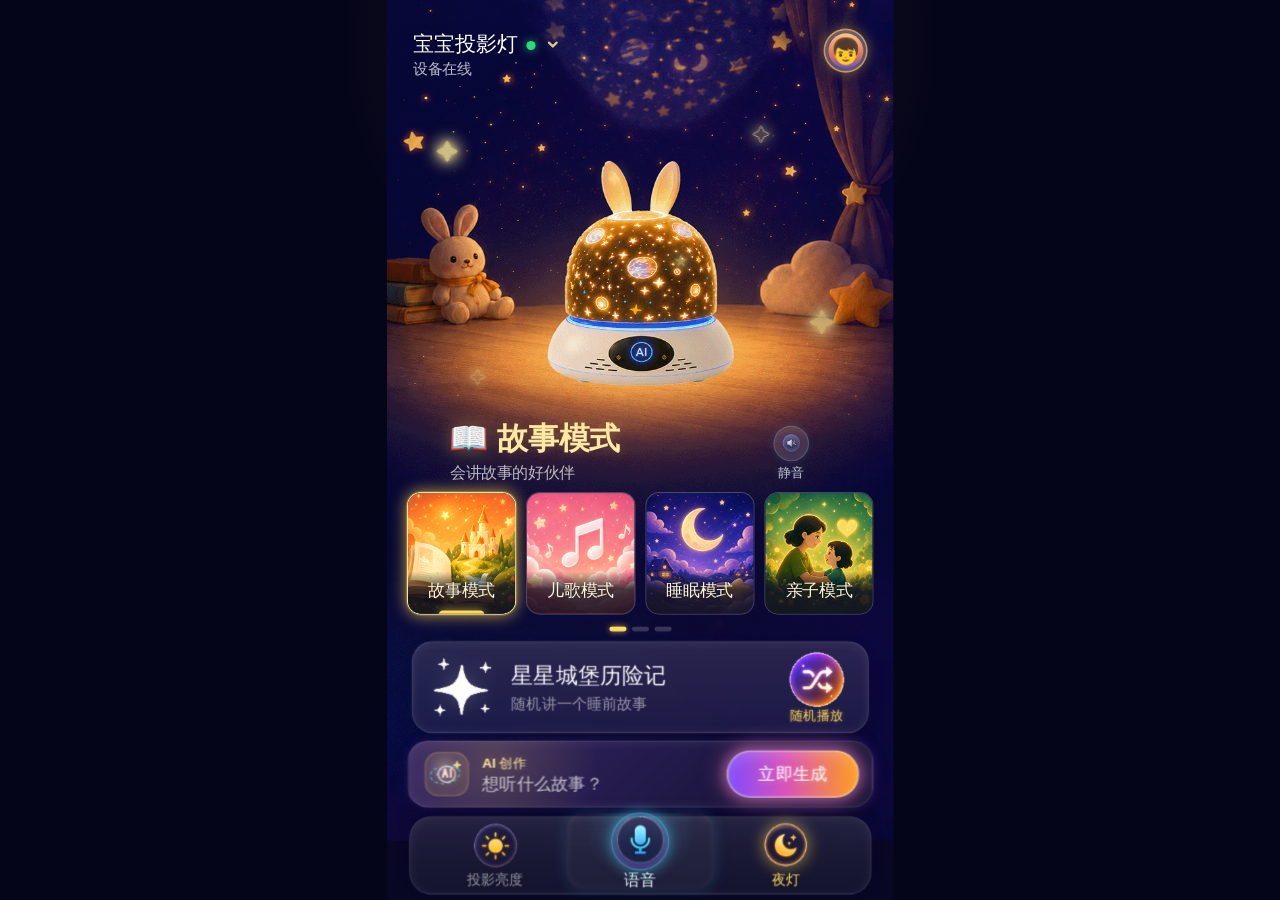
==== commit 70ca95c5: "动态效果，包括模式点击切换的效果;页面切换不同模式是，北京的元素闪动 ， 比如 故事模式 星星闪动； 儿歌模式音乐符号闪动等等" ====
--- a/index.html
+++ b/index.html
@@ -10,6 +10,7 @@
     <div class="stage-shell" id="stageShell">
       <main class="app" id="app" data-mode="story" aria-label="宝宝投影灯首页">
         <div class="scene-bg" id="sceneBg"></div>
+        <div class="scene-bg scene-bg-next" id="sceneBgNext" aria-hidden="true"></div>
         <div class="mode-effects" id="modeEffects" aria-hidden="true"></div>
         <div class="scene-vignette"></div>
 
--- a/styles.css
+++ b/styles.css
@@ -72,7 +72,24 @@
   background-repeat: no-repeat;
   background-position: center var(--mini-program-bg-offset);
   background-size: 100% calc(100% + var(--mini-program-bg-extra));
-  transition: opacity 260ms ease, filter 260ms ease;
+  transform: scale(1);
+  transition: opacity 360ms ease, filter 360ms ease, transform 520ms ease;
+}
+
+.scene-bg.is-dimming {
+  filter: brightness(0.84) saturate(0.94);
+  transform: scale(1.012);
+}
+
+.scene-bg-next {
+  opacity: 0;
+  transform: scale(1.018);
+  pointer-events: none;
+}
+
+.scene-bg-next.is-visible {
+  opacity: 1;
+  transform: scale(1);
 }
 
 .mode-effects {
@@ -88,6 +105,9 @@
   left: var(--x);
   top: var(--y);
   z-index: 0;
+  --drift-x: 0px;
+  --drift-y: -10px;
+  --spin: 0deg;
   display: grid;
   place-items: center;
   color: rgba(255, 244, 196, 0.92);
@@ -99,9 +119,7 @@
     0 0 28px currentColor;
   filter: drop-shadow(0 0 14px currentColor);
   transform: translate3d(-50%, -50%, 0);
-  animation:
-    mode-effect-blink var(--duration) ease-in-out var(--delay) infinite,
-    mode-effect-float calc(var(--duration) * 1.35) ease-in-out var(--delay) infinite;
+  animation: mode-effect-blink var(--duration) ease-in-out var(--delay) infinite;
   will-change: transform, opacity;
 }
 
@@ -116,6 +134,10 @@
     0 0 30px rgba(252, 211, 77, 0.38);
 }
 
+.mode-effect--note {
+  transform-origin: 50% 70%;
+}
+
 .mode-effect--moon {
   color: rgba(205, 216, 255, 0.78);
   text-shadow:
@@ -128,6 +150,16 @@
   text-shadow:
     0 0 14px rgba(255, 190, 211, 0.82),
     0 0 30px rgba(252, 211, 77, 0.32);
+}
+
+.app.is-mode-switching.is-mode-entering .mode-copy,
+.app.is-mode-switching.is-mode-entering .play-panel,
+.app.is-mode-switching.is-mode-entering .ai-panel {
+  animation: mode-content-enter 320ms cubic-bezier(0.2, 0.9, 0.25, 1) both;
+}
+
+.app.is-mode-switching.is-mode-entering .mode-symbol {
+  animation: mode-symbol-pop 360ms cubic-bezier(0.2, 0.9, 0.25, 1) both;
 }
 
 .scene-vignette {
@@ -569,6 +601,7 @@
   width: 100%;
   height: 100%;
   object-fit: cover;
+  transition: transform 320ms ease, filter 260ms ease;
 }
 
 .mode-card::after {
@@ -602,6 +635,19 @@
     0 0 0 2px rgba(255, 210, 77, 0.22),
     0 0 30px rgba(252, 211, 77, 0.78),
     inset 0 0 20px rgba(255, 250, 206, 0.2);
+}
+
+.mode-card.is-active img {
+  transform: scale(1.035);
+  filter: saturate(1.05) brightness(1.04);
+}
+
+.mode-card.is-just-selected {
+  animation: mode-card-sweep 420ms ease both;
+}
+
+.mode-card.is-reselected {
+  animation: mode-card-reselect 260ms ease both;
 }
 
 .mode-card.is-active::before {
@@ -1982,28 +2028,87 @@
   0%,
   100% {
     opacity: calc(var(--effect-opacity) * 0.42);
-    transform: translate3d(-50%, -50%, 0) scale(0.84);
+    transform: translate3d(-50%, -50%, 0) rotate(0deg) scale(0.84);
   }
 
   45%,
   58% {
     opacity: var(--effect-opacity);
-    transform: translate3d(-50%, -50%, 0) scale(1.08);
-  }
-}
-
-@keyframes mode-effect-float {
+    transform: translate3d(calc(-50% + var(--drift-x)), calc(-50% + var(--drift-y)), 0) rotate(var(--spin)) scale(1.08);
+  }
+}
+
+@keyframes mode-content-enter {
+  0% {
+    opacity: 0.72;
+    transform: translate3d(0, 14px, 0) scale(0.985);
+    filter: blur(2px);
+  }
+
+  100% {
+    opacity: 1;
+    transform: translate3d(0, 0, 0) scale(1);
+    filter: blur(0);
+  }
+}
+
+@keyframes mode-symbol-pop {
+  0% {
+    opacity: 0.76;
+    transform: translateY(8px) scale(0.86);
+  }
+
+  58% {
+    opacity: 1;
+    transform: translateY(-2px) scale(1.12);
+  }
+
+  100% {
+    opacity: 1;
+    transform: translateY(0) scale(1);
+  }
+}
+
+@keyframes mode-card-sweep {
+  0% {
+    transform: translateZ(0) scale(0.97);
+    box-shadow:
+      0 0 0 1px rgba(255, 210, 77, 0.18),
+      0 0 12px rgba(252, 211, 77, 0.28),
+      inset -120px 0 36px rgba(255, 244, 196, 0);
+  }
+
+  54% {
+    transform: translateZ(0) scale(1.035);
+    box-shadow:
+      0 0 0 2px rgba(255, 210, 77, 0.32),
+      0 0 38px rgba(252, 211, 77, 0.82),
+      inset 90px 0 42px rgba(255, 244, 196, 0.18);
+  }
+
+  100% {
+    transform: translateZ(0) scale(1);
+    box-shadow:
+      0 0 0 2px rgba(255, 210, 77, 0.22),
+      0 0 30px rgba(252, 211, 77, 0.78),
+      inset 0 0 20px rgba(255, 250, 206, 0.2);
+  }
+}
+
+@keyframes mode-card-reselect {
   0%,
   100% {
-    margin-top: 0;
-  }
-
-  50% {
-    margin-top: var(--drift);
+    transform: translateZ(0) scale(1);
+  }
+
+  45% {
+    transform: translateZ(0) scale(0.97);
   }
 }
 
 @media (prefers-reduced-motion: reduce) {
+  .scene-bg,
+  .scene-bg-next,
   .app-modal,
   .modal-backdrop,
   .radial-popover,
@@ -2021,6 +2126,12 @@
 
   .loading-orb,
   .mode-effect,
+  .app.is-mode-switching.is-mode-entering .mode-copy,
+  .app.is-mode-switching.is-mode-entering .play-panel,
+  .app.is-mode-switching.is-mode-entering .ai-panel,
+  .app.is-mode-switching.is-mode-entering .mode-symbol,
+  .mode-card.is-just-selected,
+  .mode-card.is-reselected,
   .generate-button.is-thinking,
   .quick-control-primary.is-arming,
   .quick-control-primary.is-recording,
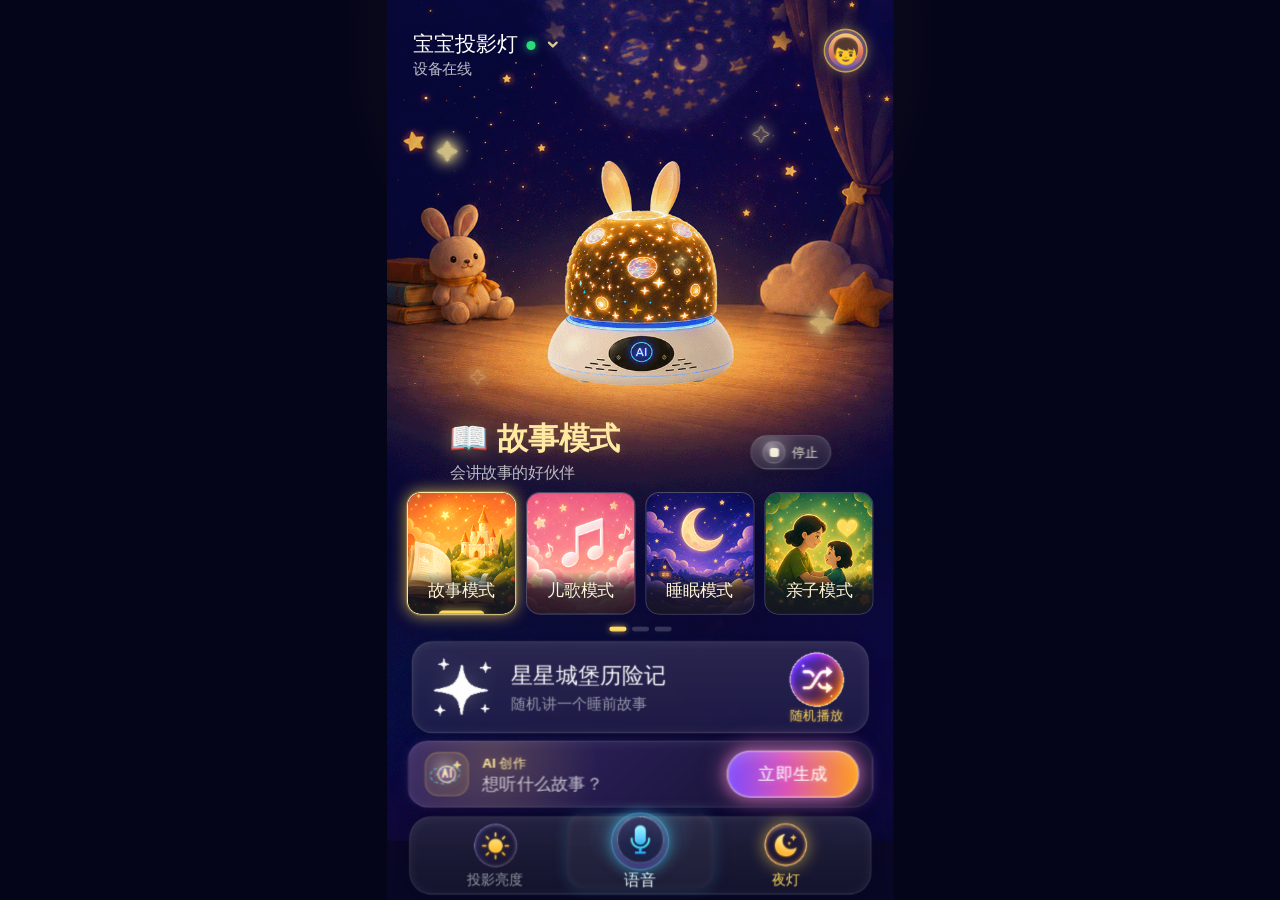
==== commit 6f14ff8d: "首页所有的ai立即生成，后台传输给前端是通过流式传输的，也可以试听。流传输完毕可以点击发送给设备进行播放" ====
--- a/index.html
+++ b/index.html
@@ -66,9 +66,9 @@
           </div>
 
           <div class="mini-actions" aria-label="快捷功能">
-            <button class="mini-action muted" type="button" aria-label="静音">
-              <img src="./图标/图标7.png" alt="" />
-              <span>静音</span>
+            <button class="mini-action stop-play-mini" id="stopPlayButton" type="button" aria-label="停止播放">
+              <span class="mini-stop-icon" aria-hidden="true"></span>
+              <span>停止</span>
             </button>
           </div>
         </section>
@@ -164,6 +164,7 @@
         <div class="control-toast" id="controlToast" role="status" aria-hidden="true"></div>
 
         <section class="voice-review-panel" id="voiceReviewPanel" aria-label="语音录音" aria-hidden="true">
+          <button class="voice-review-close" id="closeVoiceReviewButton" type="button" aria-label="关闭录音面板">×</button>
           <div class="voice-review-head">
             <div class="voice-wave" aria-hidden="true">
               <span></span>
@@ -179,7 +180,6 @@
           <audio id="voicePlayback" preload="metadata"></audio>
           <div class="voice-review-actions">
             <button class="voice-action secondary" id="voicePlayButton" type="button">试听</button>
-            <button class="voice-action secondary" id="redoVoiceButton" type="button">重录</button>
             <button class="voice-action primary" id="sendVoiceButton" type="button">发送到设备播放</button>
           </div>
         </section>
@@ -187,14 +187,19 @@
         <div class="modal-backdrop" id="modalBackdrop" aria-hidden="true"></div>
         <section class="app-modal" id="appModal" role="dialog" aria-modal="true" aria-labelledby="randomModalTitle" aria-hidden="true" tabindex="-1">
           <div class="modal-panel is-active" data-panel="random">
-            <div class="modal-kicker">随机播放</div>
-            <h2 class="modal-title" id="randomModalTitle">今晚播放这个主题吗？</h2>
+            <div class="random-modal-head">
+              <div>
+                <div class="modal-kicker">随机播放</div>
+                <h2 class="modal-title" id="randomModalTitle">今晚播放这个主题吗？</h2>
+              </div>
+              <button class="swap-button" id="swapRandomButton" type="button">换一个</button>
+            </div>
             <div class="random-theme-card">
-              <div>
+              <div class="random-theme-copy">
                 <p id="randomThemeTitle">星星城堡历险记</p>
-                <small id="randomThemeSubtitle">随机讲一个睡前故事</small>
-              </div>
-              <button class="swap-button" id="swapRandomButton" type="button">换一个</button>
+              </div>
+              <button class="random-preview-button" id="randomPreviewButton" type="button">试听</button>
+              <audio id="randomPreviewPlayback" preload="auto"></audio>
             </div>
             <div class="modal-actions">
               <button class="modal-button secondary" id="cancelRandomButton" type="button">取消</button>
@@ -220,7 +225,43 @@
             <div class="loading-orb" aria-hidden="true"></div>
             <h2 class="modal-title" id="loadingModalTitle">正在生成内容</h2>
             <p class="loading-stage" id="loadingStage">正在理解你的需求</p>
-            <small class="loading-hint">生成可能需要 20 秒到 3 分钟，请稍等一下</small>
+            <small class="loading-hint">后端正在准备音频流，预计 5 秒左右</small>
+            <div class="modal-actions single modal-actions-compact">
+              <button class="modal-button secondary" id="cancelAiLoadingButton" type="button">取消生成</button>
+            </div>
+          </div>
+
+          <div class="modal-panel" data-panel="audio-preview" aria-live="polite">
+            <button class="modal-close-button" id="closeAudioPreviewButton" type="button" aria-label="关闭弹窗">×</button>
+            <div class="modal-kicker">AI 生成</div>
+            <h2 class="modal-title" id="audioPreviewModalTitle">正在接收音频流</h2>
+            <div class="ai-audio-card" id="aiAudioCard" data-stream-state="streaming">
+              <div class="ai-audio-head">
+                <div class="ai-audio-orb" aria-hidden="true">
+                  <span></span>
+                  <span></span>
+                  <span></span>
+                </div>
+                <div class="ai-audio-copy">
+                  <p id="aiAudioTitle">AI 内容正在生成</p>
+                  <small id="aiAudioPromptPreview">音频流准备开始传输</small>
+                </div>
+                <button class="ai-audio-play-button" id="playGeneratedAudioButton" type="button" disabled>等待音频流</button>
+              </div>
+              <audio id="aiAudioPlayback" preload="auto"></audio>
+              <div class="ai-audio-progress" aria-hidden="true">
+                <span id="aiAudioProgressBar"></span>
+              </div>
+              <div class="ai-audio-meta">
+                <span id="aiAudioCurrentTime">00:00</span>
+                <span id="aiAudioDurationTime">00:20</span>
+              </div>
+              <p class="ai-audio-prompt" id="aiAudioStreamStatus">正在等待后端开始传输音频流</p>
+            </div>
+            <div class="modal-actions ai-audio-actions">
+              <button class="modal-button secondary" id="regenerateAudioButton" type="button">重新生成</button>
+              <button class="modal-button primary" id="sendGeneratedAudioButton" type="button">发送给设备</button>
+            </div>
           </div>
 
           <div class="modal-panel" data-panel="sending" aria-live="polite">
--- a/styles.css
+++ b/styles.css
@@ -515,8 +515,8 @@
 
 .mini-actions {
   position: absolute;
-  top: 8px;
-  right: 144px;
+  top: 28px;
+  right: 116px;
   display: flex;
   gap: 0;
 }
@@ -568,6 +568,53 @@
   color: rgba(255, 255, 255, 0.74);
 }
 
+.mini-action.stop-play-mini {
+  width: 150px;
+  height: 64px;
+  flex-direction: row;
+  gap: 12px;
+  padding: 0 17px 0 15px;
+  border-radius: 999px;
+  border: 2px solid rgba(255, 255, 255, 0.18);
+  color: rgba(255, 250, 228, 0.92);
+  font-size: 24px;
+  font-weight: 520;
+  background:
+    radial-gradient(circle at 24% 30%, rgba(255, 255, 255, 0.17), transparent 44%),
+    linear-gradient(180deg, rgba(255, 255, 255, 0.13), rgba(255, 255, 255, 0.055)),
+    rgba(20, 18, 46, 0.34);
+  box-shadow:
+    inset 0 1px 18px rgba(255, 255, 255, 0.08),
+    0 10px 24px rgba(0, 0, 0, 0.16);
+  text-shadow: 0 0 14px rgba(255, 255, 255, 0.16);
+  backdrop-filter: blur(10px);
+}
+
+.mini-stop-icon {
+  width: 42px;
+  height: 42px;
+  display: grid;
+  place-items: center;
+  flex: 0 0 auto;
+  border-radius: 50%;
+  border: 2px solid rgba(255, 255, 255, 0.18);
+  background:
+    radial-gradient(circle at 40% 30%, rgba(255, 255, 255, 0.26), transparent 42%),
+    linear-gradient(180deg, rgba(255, 255, 255, 0.16), rgba(255, 255, 255, 0.06));
+  box-shadow:
+    0 0 14px rgba(255, 255, 255, 0.12),
+    inset 0 0 20px rgba(255, 255, 255, 0.08);
+}
+
+.mini-stop-icon::before {
+  content: "";
+  width: 17px;
+  height: 17px;
+  border-radius: 5px;
+  background: currentColor;
+  box-shadow: 0 0 15px rgba(255, 255, 255, 0.16);
+}
+
 .mode-grid {
   position: absolute;
   top: 914px;
@@ -710,6 +757,7 @@
   display: flex;
   align-items: center;
   min-width: 0;
+  flex: 1;
 }
 
 .play-glyph {
@@ -1185,36 +1233,37 @@
 .control-toast {
   position: absolute;
   left: 50%;
-  bottom: 174px;
+  top: 780px;
   min-width: 300px;
   max-width: 520px;
-  min-height: 62px;
+  min-height: 76px;
   display: grid;
   place-items: center;
-  padding: 0 30px;
+  padding: 0 34px;
   border-radius: 999px;
-  border: 2px solid rgba(85, 215, 255, 0.38);
-  color: #e8fbff;
-  font-size: 24px;
-  font-weight: 460;
+  border: 2px solid rgba(252, 211, 77, 0.42);
+  color: #fff6cc;
+  font-size: 27px;
+  font-weight: 540;
   line-height: 1.2;
   text-align: center;
   background:
-    linear-gradient(180deg, rgba(85, 215, 255, 0.2), rgba(255, 255, 255, 0.045)),
+    radial-gradient(circle at 22% 20%, rgba(252, 211, 77, 0.2), transparent 38%),
+    linear-gradient(180deg, rgba(255, 255, 255, 0.14), rgba(255, 255, 255, 0.045)),
     rgba(14, 14, 43, 0.88);
   box-shadow:
     0 16px 34px rgba(0, 0, 0, 0.24),
-    0 0 24px rgba(85, 215, 255, 0.26);
+    0 0 28px rgba(252, 211, 77, 0.24);
   backdrop-filter: blur(14px);
   opacity: 0;
   pointer-events: none;
-  transform: translate(-50%, 16px) scale(0.97);
+  transform: translate(-50%, calc(-50% + 18px)) scale(0.97);
   transition: opacity 180ms ease, transform 180ms ease;
 }
 
 .control-toast.is-open {
   opacity: 1;
-  transform: translate(-50%, 0) scale(1);
+  transform: translate(-50%, -50%) scale(1);
 }
 
 .voice-review-panel {
@@ -1245,6 +1294,26 @@
   transition: opacity 200ms ease, transform 200ms ease;
 }
 
+.voice-review-close {
+  position: absolute;
+  top: 20px;
+  right: 20px;
+  z-index: 1;
+  width: 54px;
+  height: 54px;
+  display: grid;
+  place-items: center;
+  border-radius: 50%;
+  border: 2px solid rgba(255, 255, 255, 0.16);
+  color: rgba(255, 255, 255, 0.82);
+  font-size: 35px;
+  line-height: 1;
+  background:
+    radial-gradient(circle at 35% 28%, rgba(255, 255, 255, 0.18), transparent 44%),
+    rgba(255, 255, 255, 0.1);
+  box-shadow: inset 0 1px 16px rgba(255, 255, 255, 0.08);
+}
+
 .voice-review-panel.is-open {
   opacity: 1;
   pointer-events: auto;
@@ -1255,6 +1324,7 @@
   display: flex;
   align-items: center;
   gap: 24px;
+  padding-right: 66px;
   min-width: 0;
 }
 
@@ -1337,7 +1407,7 @@
 
 .voice-review-actions {
   display: grid;
-  grid-template-columns: 1fr 1fr 1.65fr;
+  grid-template-columns: 1fr 1.75fr;
   gap: 14px;
 }
 
@@ -1455,6 +1525,38 @@
   display: block;
 }
 
+.modal-panel[data-panel="audio-preview"] {
+  position: relative;
+}
+
+.modal-close-button {
+  position: absolute;
+  top: -8px;
+  right: -8px;
+  z-index: 2;
+  width: 70px;
+  height: 70px;
+  display: grid;
+  place-items: center;
+  border-radius: 50%;
+  border: 2px solid rgba(255, 255, 255, 0.18);
+  color: rgba(255, 255, 255, 0.82);
+  font-size: 45px;
+  line-height: 1;
+  background:
+    radial-gradient(circle at 35% 28%, rgba(255, 255, 255, 0.18), transparent 44%),
+    rgba(255, 255, 255, 0.1);
+  box-shadow:
+    inset 0 1px 18px rgba(255, 255, 255, 0.1),
+    0 10px 24px rgba(0, 0, 0, 0.18);
+}
+
+.modal-close-button:focus-visible,
+.ai-audio-play-button:focus-visible {
+  outline: 4px solid rgba(252, 211, 77, 0.72);
+  outline-offset: 4px;
+}
+
 .modal-kicker {
   margin-bottom: 16px;
   color: #ffd85c;
@@ -1473,14 +1575,25 @@
   letter-spacing: 0;
 }
 
+.random-modal-head {
+  display: flex;
+  align-items: flex-start;
+  justify-content: space-between;
+  gap: 24px;
+}
+
+.random-modal-head .modal-title {
+  max-width: 620px;
+}
+
 .random-theme-card {
   margin-top: 34px;
-  min-height: 164px;
+  min-height: 142px;
   display: flex;
   align-items: center;
   justify-content: space-between;
-  gap: 26px;
-  padding: 31px 28px 31px 34px;
+  gap: 24px;
+  padding: 30px 34px;
   border-radius: 34px;
   border: 2px solid rgba(255, 255, 255, 0.14);
   background:
@@ -1489,12 +1602,24 @@
   box-shadow: inset 0 1px 22px rgba(255, 255, 255, 0.08);
 }
 
+.random-theme-copy {
+  min-width: 0;
+  width: 100%;
+}
+
 .random-theme-card p {
   margin: 0;
+  max-width: 100%;
+  display: -webkit-box;
+  overflow: hidden;
   color: #fff;
-  font-size: 42px;
+  font-size: 34px;
   font-weight: 540;
-  line-height: 1.1;
+  line-height: 1.22;
+  overflow-wrap: anywhere;
+  -webkit-box-orient: vertical;
+  -webkit-line-clamp: 2;
+  word-break: break-word;
 }
 
 .random-theme-card small {
@@ -1505,9 +1630,49 @@
   line-height: 1.2;
 }
 
+.random-theme-card audio {
+  display: none;
+}
+
+.random-preview-button {
+  min-width: 132px;
+  height: 70px;
+  flex: 0 0 auto;
+  padding: 0 28px;
+  border-radius: 999px;
+  border: 2px solid rgba(85, 215, 255, 0.48);
+  color: #eaffff;
+  font-size: 27px;
+  font-weight: 560;
+  line-height: 1;
+  background:
+    linear-gradient(180deg, rgba(85, 215, 255, 0.2), rgba(139, 92, 246, 0.14)),
+    rgba(255, 255, 255, 0.08);
+  box-shadow:
+    inset 0 1px 18px rgba(255, 255, 255, 0.12),
+    0 0 20px rgba(85, 215, 255, 0.22);
+}
+
+.random-preview-button:disabled {
+  cursor: not-allowed;
+  opacity: 0.54;
+  filter: grayscale(0.5);
+}
+
+.random-preview-button:not(:disabled):hover,
+.random-preview-button:not(:disabled):focus-visible {
+  outline: none;
+  color: #fff;
+  border-color: rgba(252, 211, 77, 0.62);
+  box-shadow:
+    inset 0 1px 18px rgba(255, 255, 255, 0.14),
+    0 0 24px rgba(252, 211, 77, 0.2);
+}
+
 .swap-button {
   min-width: 126px;
   height: 76px;
+  flex: 0 0 auto;
   padding: 0 26px;
   border-radius: 999px;
   border: 2px solid rgba(252, 211, 77, 0.52);
@@ -1527,6 +1692,10 @@
 
 .modal-actions.single {
   grid-template-columns: 1fr;
+}
+
+.modal-actions-compact {
+  margin-top: 30px;
 }
 
 .modal-button {
@@ -1607,6 +1776,207 @@
   color: #ffcf9d;
   font-size: 25px;
   line-height: 1.25;
+}
+
+.ai-audio-card {
+  margin-top: 31px;
+  padding: 30px 30px 28px;
+  border-radius: 34px;
+  border: 2px solid rgba(85, 215, 255, 0.3);
+  background:
+    radial-gradient(circle at 18% 12%, rgba(85, 215, 255, 0.18), transparent 36%),
+    radial-gradient(circle at 86% 18%, rgba(252, 211, 77, 0.14), transparent 34%),
+    rgba(255, 255, 255, 0.07);
+  box-shadow:
+    inset 0 1px 24px rgba(255, 255, 255, 0.08),
+    0 18px 36px rgba(0, 0, 0, 0.2);
+}
+
+.ai-audio-head {
+  display: grid;
+  grid-template-columns: 106px minmax(0, 1fr);
+  grid-template-areas:
+    "orb copy"
+    "orb play";
+  column-gap: 24px;
+  row-gap: 16px;
+  align-items: center;
+  min-width: 0;
+}
+
+.ai-audio-orb {
+  grid-area: orb;
+  width: 106px;
+  height: 106px;
+  display: flex;
+  align-items: center;
+  justify-content: center;
+  gap: 7px;
+  flex: 0 0 auto;
+  border-radius: 32px;
+  border: 2px solid rgba(252, 211, 77, 0.34);
+  background:
+    radial-gradient(circle at 50% 30%, rgba(255, 255, 255, 0.22), transparent 38%),
+    linear-gradient(180deg, rgba(139, 92, 246, 0.3), rgba(85, 215, 255, 0.16));
+  box-shadow:
+    0 0 24px rgba(85, 215, 255, 0.2),
+    inset 0 1px 20px rgba(255, 255, 255, 0.1);
+}
+
+.ai-audio-orb span {
+  width: 8px;
+  height: 34px;
+  border-radius: 999px;
+  background: linear-gradient(180deg, #fff9d6, #55d7ff);
+  box-shadow: 0 0 13px rgba(85, 215, 255, 0.45);
+  animation: voice-wave 860ms ease-in-out infinite;
+}
+
+.ai-audio-orb span:nth-child(2) {
+  animation-delay: 120ms;
+}
+
+.ai-audio-orb span:nth-child(3) {
+  animation-delay: 240ms;
+}
+
+.ai-audio-copy {
+  grid-area: copy;
+  min-width: 0;
+  display: grid;
+  gap: 10px;
+}
+
+.ai-audio-copy p {
+  max-width: 100%;
+  margin: 0;
+  overflow: hidden;
+  color: #fff7c8;
+  font-size: 37px;
+  font-weight: 620;
+  line-height: 1.12;
+  text-overflow: ellipsis;
+  white-space: nowrap;
+}
+
+.ai-audio-copy small {
+  color: rgba(255, 255, 255, 0.65);
+  font-size: 24px;
+  line-height: 1.25;
+}
+
+.ai-audio-card audio {
+  display: none;
+}
+
+.ai-audio-play-button {
+  grid-area: play;
+  justify-self: start;
+  min-width: 188px;
+  height: 62px;
+  padding: 0 28px;
+  border-radius: 999px;
+  border: 2px solid rgba(85, 215, 255, 0.46);
+  color: #eaffff;
+  font-size: 25px;
+  font-weight: 560;
+  line-height: 1;
+  background:
+    linear-gradient(180deg, rgba(85, 215, 255, 0.18), rgba(139, 92, 246, 0.15)),
+    rgba(255, 255, 255, 0.08);
+  box-shadow:
+    inset 0 1px 18px rgba(255, 255, 255, 0.12),
+    0 0 20px rgba(85, 215, 255, 0.22);
+}
+
+.ai-audio-play-button:disabled {
+  cursor: not-allowed;
+  opacity: 0.56;
+  filter: grayscale(0.5);
+}
+
+.ai-audio-card[data-stream-state="streaming"] {
+  border-color: rgba(85, 215, 255, 0.48);
+  box-shadow:
+    inset 0 1px 24px rgba(255, 255, 255, 0.08),
+    0 0 30px rgba(85, 215, 255, 0.14),
+    0 18px 36px rgba(0, 0, 0, 0.2);
+}
+
+.ai-audio-card[data-stream-state="stream-complete"] {
+  border-color: rgba(252, 211, 77, 0.52);
+  background:
+    radial-gradient(circle at 18% 12%, rgba(252, 211, 77, 0.18), transparent 36%),
+    radial-gradient(circle at 86% 18%, rgba(85, 215, 255, 0.14), transparent 34%),
+    rgba(255, 255, 255, 0.07);
+}
+
+.ai-audio-card[data-stream-state="stream-complete"] .ai-audio-orb {
+  border-color: rgba(252, 211, 77, 0.52);
+  box-shadow:
+    0 0 28px rgba(252, 211, 77, 0.24),
+    inset 0 1px 20px rgba(255, 255, 255, 0.1);
+}
+
+.ai-audio-progress {
+  height: 17px;
+  margin-top: 29px;
+  overflow: hidden;
+  border-radius: 999px;
+  background: rgba(255, 255, 255, 0.12);
+  box-shadow: inset 0 1px 8px rgba(0, 0, 0, 0.2);
+}
+
+.ai-audio-progress span {
+  width: 0;
+  height: 100%;
+  display: block;
+  border-radius: inherit;
+  background: linear-gradient(90deg, #55d7ff 0%, #8b5cf6 48%, #ffd85c 100%);
+  box-shadow: 0 0 18px rgba(85, 215, 255, 0.42);
+  transition: width 260ms ease;
+}
+
+.ai-audio-meta {
+  margin-top: 14px;
+  display: flex;
+  align-items: center;
+  justify-content: space-between;
+  gap: 18px;
+  color: rgba(255, 255, 255, 0.62);
+  font-size: 23px;
+  font-variant-numeric: tabular-nums;
+}
+
+.ai-audio-prompt {
+  margin: 24px 0 0;
+  padding: 18px 20px;
+  border-radius: 22px;
+  color: rgba(255, 255, 255, 0.75);
+  font-size: 25px;
+  line-height: 1.35;
+  background: rgba(255, 255, 255, 0.07);
+  display: -webkit-box;
+  overflow: hidden;
+  overflow-wrap: anywhere;
+  -webkit-box-orient: vertical;
+  -webkit-line-clamp: 2;
+  word-break: break-word;
+}
+
+.ai-audio-actions {
+  grid-template-columns: 1fr 1.45fr;
+  gap: 18px;
+}
+
+.ai-audio-actions .modal-button {
+  height: 78px;
+  font-size: 27px;
+}
+
+.ai-audio-actions #sendGeneratedAudioButton {
+  height: 88px;
+  font-size: 31px;
 }
 
 .loading-orb {
@@ -2135,6 +2505,7 @@
   .generate-button.is-thinking,
   .quick-control-primary.is-arming,
   .quick-control-primary.is-recording,
+  .ai-audio-orb span,
   .voice-review-panel.is-recording .voice-wave span {
     animation: none;
   }
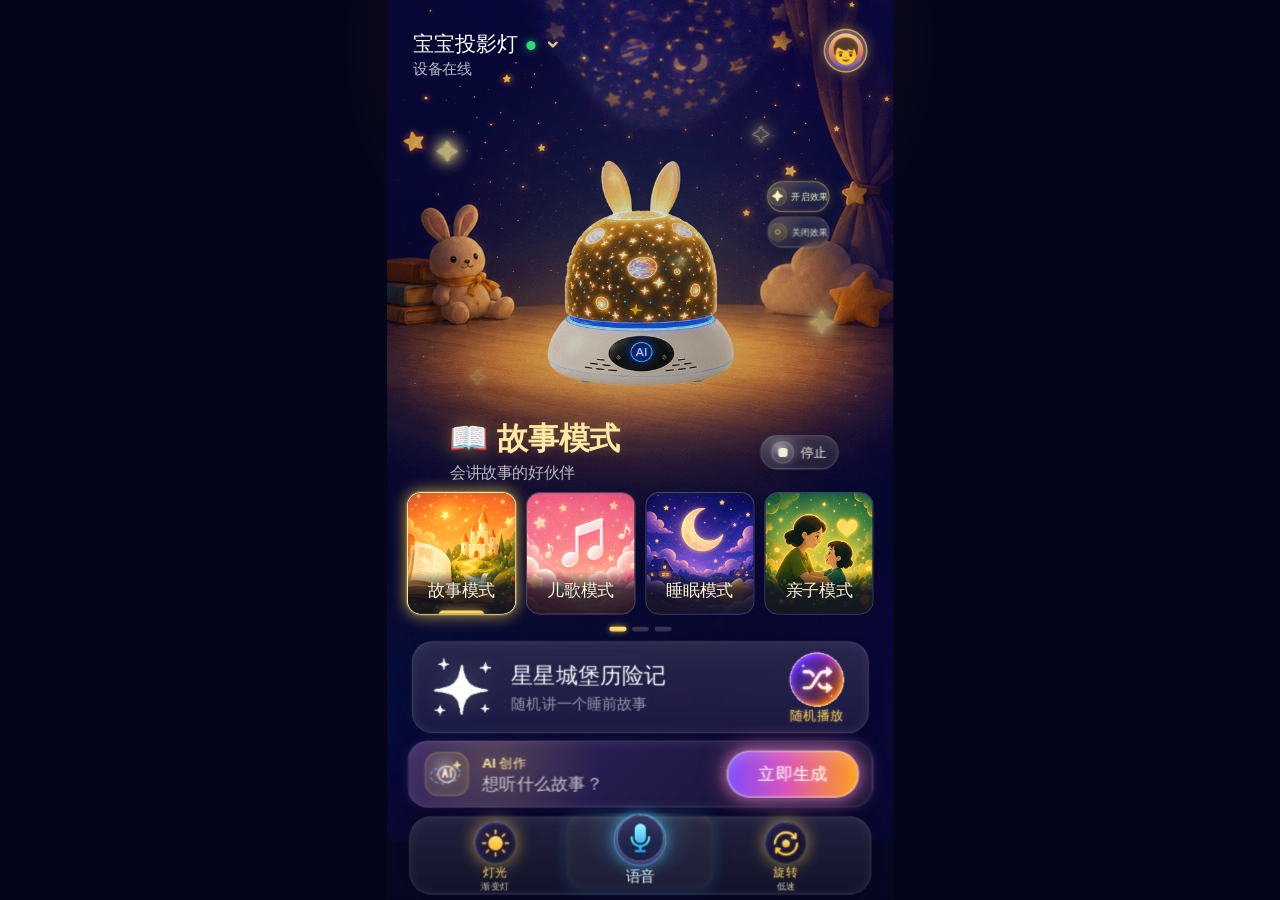
==== commit 8061be80: "完善灯光与旋转场景联动 让不同模式的灯光、亮度和旋转表现更统一，补齐在线和离线页面的交互反馈。  Co-Authored-By: Claude Opus 4.7 (1M context) <norep" ====
--- a/index.html
+++ b/index.html
@@ -56,6 +56,17 @@
           </button>
         </header>
 
+        <div class="device-effect-actions" aria-label="场景效果">
+          <button class="mini-action scene-effect-mini is-on" id="sceneEffectOnButton" type="button" aria-label="开启场景效果">
+            <span class="mini-effect-icon" aria-hidden="true">✦</span>
+            <span>开启效果</span>
+          </button>
+          <button class="mini-action scene-effect-mini" id="sceneEffectOffButton" type="button" aria-label="关闭场景效果">
+            <span class="mini-effect-icon" aria-hidden="true">○</span>
+            <span>关闭效果</span>
+          </button>
+        </div>
+
         <section class="mode-summary" aria-label="当前模式">
           <div class="mode-copy" id="modeCopy">
             <div class="mode-title-line">
@@ -135,31 +146,93 @@
         </section>
 
         <footer class="quick-controls" aria-label="快捷控制">
-          <button class="quick-control" type="button" data-control="brightness" aria-label="调节投影亮度">
+          <button class="quick-control is-on" type="button" data-control="light" aria-label="打开灯光设置">
             <span class="quick-icon"><img src="./图标/图标5.png" alt="" /></span>
-            <span>投影亮度</span>
+            <span class="quick-label">灯光</span>
+            <small id="lightQuickValue">渐变灯</small>
           </button>
           <button class="quick-control quick-control-primary" type="button" data-control="voice" aria-label="语音">
             <span class="quick-icon"><img src="./图标/图标2.png" alt="" /></span>
-            <span>语音</span>
+            <span class="quick-label">语音</span>
             <span class="voice-record-badge" id="voiceRecordBadge" aria-live="polite">按住</span>
           </button>
-          <button class="quick-control is-on" type="button" data-control="night-light" aria-label="夜灯">
-            <span class="quick-icon"><img src="./图标/图标3.png" alt="" /></span>
-            <span>夜灯</span>
+          <button class="quick-control is-on" type="button" data-control="rotation" aria-label="切换投影旋转">
+            <span class="quick-icon"><img src="./图标/图标10.png" alt="" /></span>
+            <span class="quick-label">旋转</span>
+            <small id="rotationQuickValue">低速</small>
           </button>
         </footer>
 
-        <div class="radial-popover" id="radialPopover" aria-hidden="true">
-          <div class="radial-meter" id="radialMeter">
-            <span id="radialValue">72%</span>
-          </div>
-          <div class="brightness-copy">
-            <p id="radialLabel">投影亮度</p>
-            <small>滑动调节投影亮度</small>
-          </div>
-          <input class="brightness-range" id="brightnessRange" type="range" min="1" max="100" value="72" aria-label="投影亮度百分比" />
-        </div>
+        <section class="light-control-panel" id="lightControlPanel" aria-label="灯光设置" aria-hidden="true">
+          <button class="scene-panel-close" id="closeLightPanelButton" type="button" aria-label="关闭灯光设置">×</button>
+          <div class="scene-panel-head">
+            <div>
+              <p>灯光设置</p>
+              <small id="lightPanelHint">当前模式会自动匹配灯光，也可以手动微调</small>
+            </div>
+            <span class="scene-motion-status" id="lightModeStatus">渐变灯</span>
+          </div>
+          <div class="segmented-grid light-effect-grid" role="group" aria-label="灯光模式">
+            <button class="segment-button is-active" type="button" data-light-effect="crossfade">渐变</button>
+            <button class="segment-button" type="button" data-light-effect="marquee">跑马</button>
+            <button class="segment-button" type="button" data-light-effect="breathe">呼吸</button>
+            <button class="segment-button" type="button" data-light-effect="steady">长亮</button>
+          </div>
+          <label class="setting-row effect-speed-row" for="effectSpeedRange">
+            <span>执行速度</span>
+            <strong id="effectSpeedValue">800ms</strong>
+            <input id="effectSpeedRange" type="range" min="50" max="2000" value="800" />
+          </label>
+          <label class="setting-row overall-intensity-row" for="lightIntensityRange">
+            <span>整体亮度</span>
+            <strong id="lightIntensityValue">65%</strong>
+            <input id="lightIntensityRange" type="range" min="1" max="100" value="65" />
+          </label>
+          <div class="steady-channel-settings" id="steadyChannelSettings" aria-label="长亮三色亮度">
+            <label class="setting-row channel-row" for="steadyRedRange">
+              <span>红光亮度</span>
+              <strong id="steadyRedValue">65%</strong>
+              <input id="steadyRedRange" type="range" min="0" max="100" value="65" />
+            </label>
+            <label class="setting-row channel-row" for="steadyYellowRange">
+              <span>黄光亮度</span>
+              <strong id="steadyYellowValue">65%</strong>
+              <input id="steadyYellowRange" type="range" min="0" max="100" value="65" />
+            </label>
+            <label class="setting-row channel-row" for="steadyBlueRange">
+              <span>蓝光亮度</span>
+              <strong id="steadyBlueValue">65%</strong>
+              <input id="steadyBlueRange" type="range" min="0" max="100" value="65" />
+            </label>
+          </div>
+          <button class="scene-off-button" id="turnOffSceneEffectsButton" type="button">关闭灯光</button>
+        </section>
+
+        <section class="rotation-control-panel" id="rotationControlPanel" aria-label="旋转设置" aria-hidden="true">
+          <button class="scene-panel-close" id="closeRotationPanelButton" type="button" aria-label="关闭旋转设置">×</button>
+          <div class="scene-panel-head">
+            <div>
+              <p>旋转设置</p>
+              <small id="rotationPanelHint">选择投影旋转速度，或只停止旋转</small>
+            </div>
+            <span class="scene-motion-status" id="projectionMotionStatus">低速</span>
+          </div>
+          <div class="segmented-grid rotation-speed-grid" role="group" aria-label="旋转速度">
+            <button class="segment-button is-active" type="button" data-rotation-speed="1">
+              <strong>低速</strong>
+              <small>轻轻转动</small>
+            </button>
+            <button class="segment-button" type="button" data-rotation-speed="2">
+              <strong>中速</strong>
+              <small>互动节奏</small>
+            </button>
+            <button class="segment-button" type="button" data-rotation-speed="3">
+              <strong>高速</strong>
+              <small>更有律动</small>
+            </button>
+          </div>
+          <button class="rotation-stop-button" type="button" data-rotation-speed="0">停止旋转</button>
+        </section>
 
         <div class="control-toast" id="controlToast" role="status" aria-hidden="true"></div>
 
--- a/styles.css
+++ b/styles.css
@@ -204,6 +204,16 @@
   min-width: 0;
 }
 
+.device-effect-actions {
+  position: absolute;
+  top: 336px;
+  left: 706px;
+  z-index: 3;
+  display: flex;
+  flex-direction: column;
+  gap: 8px;
+}
+
 .device-name {
   width: max-content;
   max-width: 620px;
@@ -516,9 +526,9 @@
 .mini-actions {
   position: absolute;
   top: 28px;
-  right: 116px;
+  right: 102px;
   display: flex;
-  gap: 0;
+  gap: 8px;
 }
 
 .mini-action {
@@ -569,7 +579,7 @@
 }
 
 .mini-action.stop-play-mini {
-  width: 150px;
+  width: 146px;
   height: 64px;
   flex-direction: row;
   gap: 12px;
@@ -588,6 +598,53 @@
     0 10px 24px rgba(0, 0, 0, 0.16);
   text-shadow: 0 0 14px rgba(255, 255, 255, 0.16);
   backdrop-filter: blur(10px);
+}
+
+.mini-action.scene-effect-mini {
+  width: 116px;
+  height: 58px;
+  flex-direction: row;
+  gap: 8px;
+  padding: 0 12px;
+  border-radius: 999px;
+  border: 2px solid rgba(255, 245, 206, 0.18);
+  color: rgba(255, 250, 228, 0.88);
+  font-size: 17px;
+  font-weight: 540;
+  background:
+    radial-gradient(circle at 24% 30%, rgba(252, 211, 77, 0.16), transparent 44%),
+    linear-gradient(180deg, rgba(255, 255, 255, 0.12), rgba(255, 255, 255, 0.045)),
+    rgba(20, 18, 46, 0.34);
+  box-shadow:
+    inset 0 1px 18px rgba(255, 255, 255, 0.08),
+    0 10px 24px rgba(0, 0, 0, 0.16);
+  backdrop-filter: blur(10px);
+}
+
+.mini-action.stop-play-mini span:last-child,
+.mini-action.scene-effect-mini span:last-child {
+  white-space: nowrap;
+}
+
+.mini-action.scene-effect-mini.is-on {
+  border-color: rgba(252, 211, 77, 0.5);
+  color: #fff4bd;
+  box-shadow:
+    inset 0 1px 18px rgba(255, 255, 255, 0.1),
+    0 0 20px rgba(252, 211, 77, 0.2);
+}
+
+.mini-effect-icon {
+  width: 34px;
+  height: 34px;
+  display: grid;
+  place-items: center;
+  flex: 0 0 auto;
+  border-radius: 50%;
+  border: 1px solid rgba(255, 245, 206, 0.26);
+  color: #fff4bd;
+  font-size: 22px;
+  background: rgba(252, 211, 77, 0.12);
 }
 
 .mini-stop-icon {
@@ -1015,16 +1072,33 @@
   min-width: 0;
   height: 128px;
   display: grid;
-  grid-template-rows: 88px 26px;
+  grid-template-rows: 78px 24px 20px;
   align-items: center;
   justify-items: center;
-  gap: 7px;
+  gap: 4px;
   color: rgba(255, 255, 255, 0.56);
-  font-size: 26px;
+  font-size: 23px;
   font-weight: 350;
   line-height: 1;
   border-radius: 30px;
   transition: transform 160ms ease, color 180ms ease, background 180ms ease, box-shadow 180ms ease;
+}
+
+.quick-control small {
+  min-width: 0;
+  max-width: 100%;
+  color: rgba(255, 255, 255, 0.46);
+  font-size: 17px;
+  font-weight: 520;
+  line-height: 1;
+}
+
+.quick-control.is-on small {
+  color: rgba(255, 244, 190, 0.82);
+}
+
+.quick-label {
+  min-width: 0;
 }
 
 .quick-control:hover,
@@ -1040,8 +1114,8 @@
 
 .quick-icon {
   position: relative;
-  width: 88px;
-  height: 88px;
+  width: 78px;
+  height: 78px;
   display: block;
   overflow: hidden;
   border-radius: 50%;
@@ -1069,10 +1143,10 @@
 .quick-control-primary {
   position: relative;
   height: 140px;
-  grid-template-rows: 104px 28px;
+  grid-template-rows: 98px 28px;
   gap: 5px;
   color: #e8fbff;
-  font-size: 30px;
+  font-size: 27px;
   font-weight: 560;
   transform: translateY(-9px);
   background:
@@ -1104,8 +1178,8 @@
 }
 
 .quick-control-primary .quick-icon {
-  width: 108px;
-  height: 108px;
+  width: 98px;
+  height: 98px;
   border: 2px solid rgba(85, 215, 255, 0.48);
   background:
     radial-gradient(circle at 46% 36%, rgba(255, 255, 255, 0.22), transparent 40%),
@@ -1235,7 +1309,7 @@
   left: 50%;
   top: 780px;
   min-width: 300px;
-  max-width: 520px;
+  max-width: 660px;
   min-height: 76px;
   display: grid;
   place-items: center;
@@ -1243,7 +1317,7 @@
   border-radius: 999px;
   border: 2px solid rgba(252, 211, 77, 0.42);
   color: #fff6cc;
-  font-size: 27px;
+  font-size: 25px;
   font-weight: 540;
   line-height: 1.2;
   text-align: center;
@@ -1264,6 +1338,367 @@
 .control-toast.is-open {
   opacity: 1;
   transform: translate(-50%, -50%) scale(1);
+}
+
+.scene-control-panel,
+.light-control-panel,
+.rotation-control-panel {
+  position: absolute;
+  left: 58px;
+  bottom: 174px;
+  z-index: 4;
+  width: 825px;
+  min-height: 390px;
+  display: grid;
+  gap: 22px;
+  padding: 30px;
+  border-radius: 38px;
+  border: 2px solid rgba(255, 245, 206, 0.44);
+  color: #fff;
+  background:
+    radial-gradient(circle at 18% 0%, rgba(252, 211, 77, 0.2), transparent 36%),
+    radial-gradient(circle at 88% 12%, rgba(85, 215, 255, 0.18), transparent 34%),
+    linear-gradient(180deg, rgba(42, 33, 80, 0.93), rgba(13, 13, 42, 0.92));
+  box-shadow:
+    0 22px 46px rgba(0, 0, 0, 0.28),
+    0 0 36px rgba(252, 211, 77, 0.2),
+    inset 0 1px 28px rgba(255, 255, 255, 0.08);
+  backdrop-filter: blur(18px);
+  opacity: 0;
+  pointer-events: none;
+  transform: translateY(22px) scale(0.96);
+  transition: opacity 200ms ease, transform 200ms ease;
+}
+
+.scene-control-panel.is-open,
+.light-control-panel.is-open,
+.rotation-control-panel.is-open {
+  opacity: 1;
+  pointer-events: auto;
+  transform: translateY(0) scale(1);
+}
+
+.scene-panel-close {
+  position: absolute;
+  top: 18px;
+  right: 18px;
+  z-index: 1;
+  width: 54px;
+  height: 54px;
+  display: grid;
+  place-items: center;
+  border-radius: 50%;
+  border: 2px solid rgba(255, 255, 255, 0.16);
+  color: rgba(255, 255, 255, 0.82);
+  font-size: 35px;
+  line-height: 1;
+  background:
+    radial-gradient(circle at 35% 28%, rgba(255, 255, 255, 0.18), transparent 44%),
+    rgba(255, 255, 255, 0.1);
+  box-shadow: inset 0 1px 16px rgba(255, 255, 255, 0.08);
+}
+
+.scene-panel-head {
+  min-height: 72px;
+  display: flex;
+  align-items: flex-start;
+  justify-content: space-between;
+  gap: 72px;
+  padding-right: 46px;
+}
+
+.scene-panel-head p {
+  margin: 0 0 8px;
+  color: #fff6cc;
+  font-size: 31px;
+  font-weight: 650;
+  line-height: 1.1;
+  text-shadow: 0 0 16px rgba(252, 211, 77, 0.24);
+}
+
+.scene-panel-head small {
+  color: rgba(255, 255, 255, 0.62);
+  font-size: 20px;
+  line-height: 1.25;
+}
+
+.scene-motion-status {
+  flex: 0 0 auto;
+  min-width: 172px;
+  min-height: 42px;
+  display: grid;
+  place-items: center;
+  padding: 0 18px;
+  border-radius: 999px;
+  border: 1px solid rgba(85, 215, 255, 0.32);
+  color: #dffaff;
+  font-size: 18px;
+  font-weight: 580;
+  background: rgba(85, 215, 255, 0.12);
+  box-shadow: 0 0 16px rgba(85, 215, 255, 0.18);
+}
+
+.scene-preset-grid {
+  display: grid;
+  grid-template-columns: 1fr 1fr;
+  gap: 16px;
+}
+
+.scene-preset-card {
+  min-height: 116px;
+  display: grid;
+  grid-template-columns: 58px 1fr;
+  grid-template-rows: auto auto;
+  column-gap: 14px;
+  row-gap: 8px;
+  align-items: center;
+  padding: 20px;
+  border-radius: 30px;
+  border: 2px solid rgba(255, 255, 255, 0.13);
+  color: rgba(255, 255, 255, 0.82);
+  text-align: left;
+  background:
+    linear-gradient(135deg, rgba(255, 255, 255, 0.1), rgba(255, 255, 255, 0.035)),
+    rgba(255, 255, 255, 0.055);
+  box-shadow: inset 0 1px 20px rgba(255, 255, 255, 0.07);
+  transition: transform 160ms ease, border-color 180ms ease, box-shadow 180ms ease, background 180ms ease;
+}
+
+.scene-preset-card:hover,
+.scene-preset-card:focus-visible {
+  outline: none;
+  transform: translateY(-2px);
+  border-color: rgba(255, 245, 206, 0.48);
+}
+
+.scene-preset-card.is-active {
+  border-color: rgba(252, 211, 77, 0.78);
+  color: #fff8d6;
+  background:
+    radial-gradient(circle at 20% 14%, rgba(252, 211, 77, 0.22), transparent 38%),
+    linear-gradient(135deg, rgba(85, 215, 255, 0.14), rgba(252, 211, 77, 0.08)),
+    rgba(255, 255, 255, 0.07);
+  box-shadow:
+    inset 0 1px 24px rgba(255, 255, 255, 0.09),
+    0 0 28px rgba(252, 211, 77, 0.22);
+}
+
+.scene-preset-icon {
+  grid-row: 1 / span 2;
+  width: 58px;
+  height: 58px;
+  display: grid;
+  place-items: center;
+  border-radius: 50%;
+  border: 1px solid rgba(255, 245, 206, 0.32);
+  color: #fff5c8;
+  font-size: 29px;
+  background:
+    radial-gradient(circle at 40% 28%, rgba(255, 255, 255, 0.22), transparent 42%),
+    rgba(252, 211, 77, 0.13);
+  box-shadow: 0 0 16px rgba(252, 211, 77, 0.14);
+}
+
+.scene-preset-card strong {
+  min-width: 0;
+  color: inherit;
+  font-size: 24px;
+  line-height: 1.05;
+}
+
+.scene-preset-card small {
+  min-width: 0;
+  color: rgba(255, 255, 255, 0.58);
+  font-size: 18px;
+  line-height: 1.28;
+}
+
+.scene-off-button {
+  justify-self: center;
+  min-width: 216px;
+  height: 58px;
+  padding: 0 28px;
+  border-radius: 999px;
+  border: 2px solid rgba(255, 255, 255, 0.15);
+  color: rgba(255, 255, 255, 0.78);
+  font-size: 21px;
+  font-weight: 560;
+  background: rgba(255, 255, 255, 0.08);
+}
+
+.scene-off-button:hover,
+.scene-off-button:focus-visible {
+  outline: none;
+  border-color: rgba(255, 245, 206, 0.44);
+  color: #fff6cc;
+}
+
+.segmented-grid {
+  display: grid;
+  grid-template-columns: repeat(3, 1fr);
+  gap: 14px;
+}
+
+.light-effect-grid {
+  grid-template-columns: repeat(4, 1fr);
+}
+
+.rotation-speed-grid {
+  grid-template-columns: repeat(3, 1fr);
+}
+
+.segment-button {
+  min-height: 72px;
+  display: grid;
+  place-items: center;
+  gap: 6px;
+  padding: 14px 16px;
+  border-radius: 24px;
+  border: 2px solid rgba(255, 255, 255, 0.13);
+  color: rgba(255, 255, 255, 0.78);
+  font-size: 23px;
+  font-weight: 580;
+  line-height: 1;
+  background:
+    linear-gradient(135deg, rgba(255, 255, 255, 0.1), rgba(255, 255, 255, 0.035)),
+    rgba(255, 255, 255, 0.055);
+  box-shadow: inset 0 1px 20px rgba(255, 255, 255, 0.07);
+  transition: transform 160ms ease, border-color 180ms ease, box-shadow 180ms ease, background 180ms ease;
+}
+
+.segment-button strong {
+  color: inherit;
+  font-size: 23px;
+  line-height: 1;
+}
+
+.segment-button small {
+  color: rgba(255, 255, 255, 0.5);
+  font-size: 17px;
+  line-height: 1;
+}
+
+.segment-button:hover,
+.segment-button:focus-visible {
+  outline: none;
+  transform: translateY(-2px);
+  border-color: rgba(255, 245, 206, 0.48);
+}
+
+.segment-button.is-active {
+  border-color: rgba(252, 211, 77, 0.78);
+  color: #fff8d6;
+  background:
+    radial-gradient(circle at 20% 14%, rgba(252, 211, 77, 0.22), transparent 38%),
+    linear-gradient(135deg, rgba(85, 215, 255, 0.14), rgba(252, 211, 77, 0.08)),
+    rgba(255, 255, 255, 0.07);
+  box-shadow:
+    inset 0 1px 24px rgba(255, 255, 255, 0.09),
+    0 0 28px rgba(252, 211, 77, 0.22);
+}
+
+.rotation-stop-button {
+  justify-self: center;
+  min-width: 260px;
+  height: 58px;
+  padding: 0 30px;
+  border-radius: 999px;
+  border: 2px solid rgba(255, 255, 255, 0.15);
+  color: rgba(255, 255, 255, 0.78);
+  font-size: 21px;
+  font-weight: 560;
+  background: rgba(255, 255, 255, 0.08);
+}
+
+.rotation-stop-button:hover,
+.rotation-stop-button:focus-visible {
+  outline: none;
+  border-color: rgba(255, 245, 206, 0.44);
+  color: #fff6cc;
+}
+
+.rotation-stop-button.is-active {
+  border-color: rgba(252, 211, 77, 0.78);
+  color: #fff8d6;
+  box-shadow:
+    inset 0 1px 18px rgba(255, 255, 255, 0.09),
+    0 0 24px rgba(252, 211, 77, 0.18);
+}
+
+.setting-row {
+  display: grid;
+  grid-template-columns: 1fr auto;
+  align-items: center;
+  gap: 14px;
+  padding: 18px 20px;
+  border-radius: 24px;
+  border: 2px solid rgba(255, 255, 255, 0.12);
+  color: rgba(255, 255, 255, 0.78);
+  background: rgba(255, 255, 255, 0.06);
+}
+
+.setting-row span {
+  font-size: 22px;
+  font-weight: 560;
+}
+
+.setting-row strong {
+  color: #fff4bd;
+  font-size: 21px;
+  line-height: 1;
+}
+
+.setting-row input {
+  grid-column: 1 / -1;
+  width: 100%;
+  accent-color: #fcd34d;
+  cursor: pointer;
+}
+
+.setting-row input:focus-visible {
+  outline: 3px solid rgba(85, 215, 255, 0.54);
+  outline-offset: 8px;
+}
+
+.steady-channel-settings {
+  display: none;
+  gap: 14px;
+}
+
+.app[data-light-scene="steady"] .effect-speed-row,
+.app[data-light-scene="steady"] .overall-intensity-row {
+  display: none;
+}
+
+.app[data-light-scene="steady"] .steady-channel-settings {
+  display: grid;
+}
+
+.channel-row {
+  min-height: 88px;
+}
+
+.app[data-light-scene="breathe"] .scene-vignette {
+  background:
+    radial-gradient(circle at 50% 30%, rgba(252, 211, 77, 0.08), transparent 33%),
+    linear-gradient(180deg, rgba(4, 4, 20, 0.1), rgba(4, 4, 20, 0.54));
+}
+
+.app[data-light-scene="crossfade"] .scene-vignette {
+  background:
+    radial-gradient(circle at 54% 28%, rgba(134, 239, 172, 0.1), transparent 34%),
+    linear-gradient(180deg, rgba(2, 6, 23, 0.06), rgba(2, 6, 23, 0.38));
+}
+
+.app[data-light-scene="marquee"] .scene-vignette {
+  background:
+    radial-gradient(circle at 45% 26%, rgba(244, 114, 182, 0.11), transparent 32%),
+    radial-gradient(circle at 62% 34%, rgba(85, 215, 255, 0.09), transparent 30%),
+    linear-gradient(180deg, rgba(2, 6, 23, 0.04), rgba(2, 6, 23, 0.34));
+}
+
+.app[data-light-scene="lights-off"] .scene-vignette {
+  background: rgba(0, 0, 0, 0.34);
 }
 
 .voice-review-panel {
@@ -2482,6 +2917,9 @@
   .app-modal,
   .modal-backdrop,
   .radial-popover,
+  .scene-control-panel,
+  .light-control-panel,
+  .rotation-control-panel,
   .control-toast,
   .voice-review-panel,
   .device-menu,
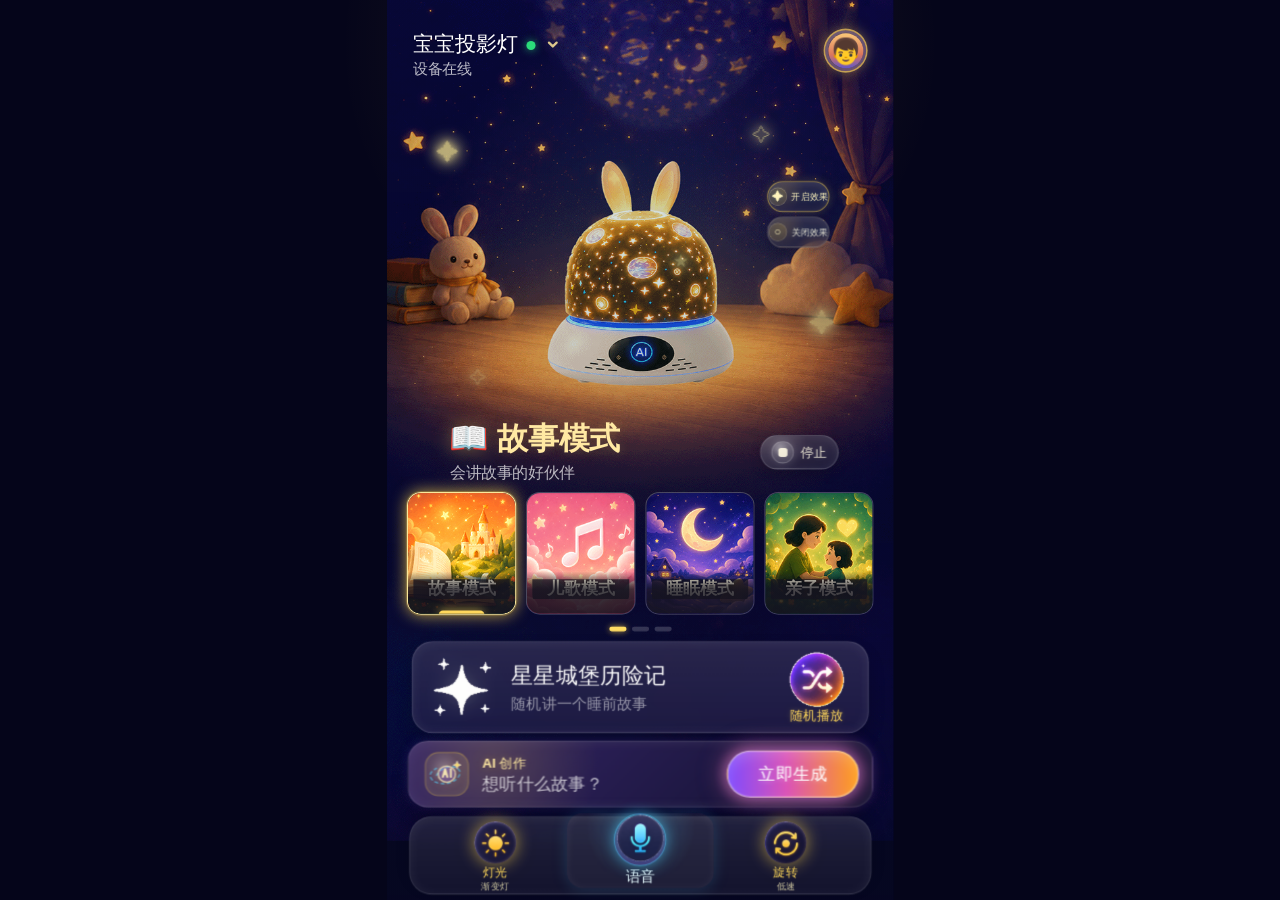
==== commit 1b0cd7e5: "优化模式卡片可读性与重复点击反馈" ====
--- a/index.html
+++ b/index.html
@@ -86,20 +86,28 @@
 
         <nav class="mode-grid" aria-label="模式选择">
           <button class="mode-card is-active" type="button" data-mode="story" aria-label="故事模式">
-            <img src="./图片/模式插图-故事模式.png" alt="" />
-            <span>故事模式</span>
+            <span class="mode-card-pattern" aria-hidden="true">
+              <img src="./图片/模式插图-故事模式.png" alt="" />
+            </span>
+            <span class="mode-card-copy">故事模式</span>
           </button>
           <button class="mode-card" type="button" data-mode="music" aria-label="儿歌模式">
-            <img src="./图片/模式插图-音乐模式.png" alt="" />
-            <span>儿歌模式</span>
+            <span class="mode-card-pattern" aria-hidden="true">
+              <img src="./图片/模式插图-音乐模式.png" alt="" />
+            </span>
+            <span class="mode-card-copy">儿歌模式</span>
           </button>
           <button class="mode-card" type="button" data-mode="sleep" aria-label="睡眠模式">
-            <img src="./图片/模式插图-睡眠模式.png" alt="" />
-            <span>睡眠模式</span>
+            <span class="mode-card-pattern" aria-hidden="true">
+              <img src="./图片/模式插图-睡眠模式.png" alt="" />
+            </span>
+            <span class="mode-card-copy">睡眠模式</span>
           </button>
           <button class="mode-card" type="button" data-mode="parent" aria-label="亲子模式">
-            <img src="./图片/模式插图-亲子模式.png" alt="" />
-            <span>亲子模式</span>
+            <span class="mode-card-pattern" aria-hidden="true">
+              <img src="./图片/模式插图-亲子模式.png" alt="" />
+            </span>
+            <span class="mode-card-copy">亲子模式</span>
           </button>
         </nav>
 
@@ -294,6 +302,22 @@
             </div>
           </div>
 
+          <div class="modal-panel" data-panel="text-preview" aria-live="polite">
+            <div class="modal-kicker">AI 文案</div>
+            <h2 class="modal-title" id="transcriptPreviewModalTitle">先看看音频对应文本</h2>
+            <p class="transcript-preview-hint">可以直接编辑，确认后投影灯会按这版文本生成音频。</p>
+            <label class="transcript-field" for="generatedTranscriptInput">
+              <span>对应文本</span>
+              <textarea id="generatedTranscriptInput" rows="8"></textarea>
+            </label>
+            <p class="generate-error" id="transcriptError" aria-live="polite"></p>
+            <div class="modal-actions transcript-actions">
+              <button class="modal-button secondary" id="backToGenerateButton" type="button">返回修改</button>
+              <button class="modal-button secondary" id="regenerateTranscriptButton" type="button">重新生成文本</button>
+              <button class="modal-button primary" id="confirmTranscriptButton" type="button">确认生成音频</button>
+            </div>
+          </div>
+
           <div class="modal-panel" data-panel="loading" aria-live="polite">
             <div class="loading-orb" aria-hidden="true"></div>
             <h2 class="modal-title" id="loadingModalTitle">正在生成内容</h2>
@@ -331,6 +355,13 @@
               </div>
               <p class="ai-audio-prompt" id="aiAudioStreamStatus">正在等待后端开始传输音频流</p>
             </div>
+            <section class="ai-transcript-card" aria-labelledby="aiTranscriptTitle">
+              <div class="ai-transcript-head">
+                <h3 id="aiTranscriptTitle">对应文本</h3>
+                <button class="transcript-edit-button" id="editTranscriptButton" type="button">编辑文案</button>
+              </div>
+              <p id="aiTranscriptText">确认文案后会显示在这里。</p>
+            </section>
             <div class="modal-actions ai-audio-actions">
               <button class="modal-button secondary" id="regenerateAudioButton" type="button">重新生成</button>
               <button class="modal-button primary" id="sendGeneratedAudioButton" type="button">发送给设备</button>
--- a/styles.css
+++ b/styles.css
@@ -686,6 +686,11 @@
 .mode-card {
   position: relative;
   overflow: hidden;
+  display: flex;
+  align-items: stretch;
+  justify-content: stretch;
+  min-height: 228px;
+  width: 100%;
   padding: 0;
   border-radius: 26px;
   background: rgba(255, 255, 255, 0.08);
@@ -699,6 +704,11 @@
   transform: scale(0.96);
 }
 
+.mode-card-pattern {
+  position: absolute;
+  inset: 0;
+}
+
 .mode-card img {
   position: absolute;
   inset: 0;
@@ -709,6 +719,7 @@
 }
 
 .mode-card::after {
+  z-index: 1;
   content: "";
   position: absolute;
   left: 0;
@@ -718,21 +729,43 @@
   background: linear-gradient(180deg, rgba(28, 24, 31, 0), rgba(21, 20, 32, 0.78) 42%, rgba(22, 20, 31, 0.9));
 }
 
-.mode-card span {
+.mode-card-copy {
   position: absolute;
   left: 0;
   right: 0;
   bottom: 27px;
   z-index: 1;
-  color: #fff6d7;
-  font-size: 31px;
-  font-weight: 500;
-  line-height: 1;
+  display: -webkit-box;
+  max-width: 100%;
+  padding: 0 16px;
+  overflow: hidden;
+  color: #fff8df;
+  font-size: clamp(24px, 3.1vw, 31px);
+  font-weight: 620;
+  line-height: 1.18;
   text-align: center;
-  letter-spacing: 0;
-  text-shadow: 0 2px 9px rgba(0, 0, 0, 0.35);
-}
-
+  letter-spacing: 0.02em;
+  -webkit-line-clamp: 2;
+  -webkit-box-orient: vertical;
+  text-shadow:
+    0 2px 9px rgba(0, 0, 0, 0.52),
+    0 0 12px rgba(0, 0, 0, 0.46);
+  filter: drop-shadow(0 1px 8px rgba(0, 0, 0, 0.36));
+}
+
+
+.mode-card-copy::before {
+  content: "";
+  position: absolute;
+  left: 10px;
+  right: 10px;
+  bottom: -10px;
+  height: 112px;
+  border-radius: 18px;
+  background: radial-gradient(circle at 50% 0%, rgba(17, 16, 31, 0.08), rgba(17, 16, 31, 0.62) 46%, rgba(17, 16, 31, 0.84));
+  z-index: -1;
+  pointer-events: none;
+}
 .mode-card.is-active {
   border-color: rgba(255, 237, 159, 0.98);
   box-shadow:
@@ -741,7 +774,7 @@
     inset 0 0 20px rgba(255, 250, 206, 0.2);
 }
 
-.mode-card.is-active img {
+.mode-card.is-active .mode-card-pattern img {
   transform: scale(1.035);
   filter: saturate(1.05) brightness(1.04);
 }
@@ -755,6 +788,7 @@
 }
 
 .mode-card.is-active::before {
+  pointer-events: none;
   content: "";
   position: absolute;
   z-index: 2;
@@ -2213,6 +2247,67 @@
   line-height: 1.25;
 }
 
+.transcript-preview-hint {
+  margin: 18px 0 0;
+  color: rgba(255, 255, 255, 0.68);
+  font-size: 25px;
+  line-height: 1.35;
+}
+
+.transcript-field {
+  display: block;
+  margin-top: 28px;
+}
+
+.transcript-field span {
+  display: block;
+  margin-bottom: 14px;
+  color: rgba(255, 255, 255, 0.78);
+  font-size: 27px;
+}
+
+.transcript-field textarea {
+  width: 100%;
+  min-height: 320px;
+  max-height: 360px;
+  resize: none;
+  padding: 28px 30px;
+  border-radius: 30px;
+  border: 2px solid rgba(85, 215, 255, 0.36);
+  outline: none;
+  color: #fffbe6;
+  font: inherit;
+  font-size: 28px;
+  line-height: 1.42;
+  background:
+    linear-gradient(180deg, rgba(255, 255, 255, 0.1), rgba(255, 255, 255, 0.055)),
+    rgba(255, 255, 255, 0.07);
+  box-shadow:
+    inset 0 1px 22px rgba(0, 0, 0, 0.18),
+    0 0 24px rgba(85, 215, 255, 0.1);
+}
+
+.transcript-field textarea:focus {
+  border-color: rgba(252, 211, 77, 0.78);
+  box-shadow:
+    0 0 0 4px rgba(252, 211, 77, 0.12),
+    inset 0 1px 22px rgba(0, 0, 0, 0.18);
+}
+
+.transcript-actions {
+  grid-template-columns: 0.92fr 1.12fr 1.42fr;
+  gap: 16px;
+}
+
+.transcript-actions .modal-button {
+  height: 78px;
+  padding: 0 18px;
+  font-size: 25px;
+  white-space: normal;
+  line-height: 1.1;
+  text-align: center;
+}
+
 .ai-audio-card {
   margin-top: 31px;
   padding: 30px 30px 28px;
@@ -2396,6 +2491,65 @@
   overflow-wrap: anywhere;
   -webkit-box-orient: vertical;
   -webkit-line-clamp: 2;
+  word-break: break-word;
+}
+
+.ai-transcript-card {
+  margin-top: 22px;
+  padding: 24px 26px;
+  border-radius: 28px;
+  border: 2px solid rgba(252, 211, 77, 0.24);
+  background:
+    linear-gradient(180deg, rgba(252, 211, 77, 0.095), rgba(255, 255, 255, 0.045)),
+    rgba(255, 255, 255, 0.06);
+  box-shadow: inset 0 1px 18px rgba(255, 255, 255, 0.07);
+}
+
+.ai-transcript-head {
+  display: flex;
+  align-items: center;
+  justify-content: space-between;
+  gap: 18px;
+}
+
+.ai-transcript-head h3 {
+  margin: 0;
+  color: #ffe9a3;
+  font-size: 27px;
+  font-weight: 620;
+  line-height: 1.15;
+}
+
+.transcript-edit-button {
+  min-width: 128px;
+  height: 56px;
+  flex: 0 0 auto;
+  padding: 0 22px;
+  border-radius: 999px;
+  border: 2px solid rgba(85, 215, 255, 0.42);
+  color: #eaffff;
+  font-size: 22px;
+  font-weight: 560;
+  line-height: 1;
+  background:
+    linear-gradient(180deg, rgba(85, 215, 255, 0.16), rgba(139, 92, 246, 0.12)),
+    rgba(255, 255, 255, 0.08);
+}
+
+.transcript-edit-button:focus-visible {
+  outline: 4px solid rgba(252, 211, 77, 0.72);
+  outline-offset: 4px;
+}
+
+.ai-transcript-card p {
+  max-height: 186px;
+  margin: 18px 0 0;
+  overflow: auto;
+  color: rgba(255, 255, 255, 0.82);
+  font-size: 24px;
+  line-height: 1.42;
+  overflow-wrap: anywhere;
+  white-space: pre-wrap;
   word-break: break-word;
 }
 
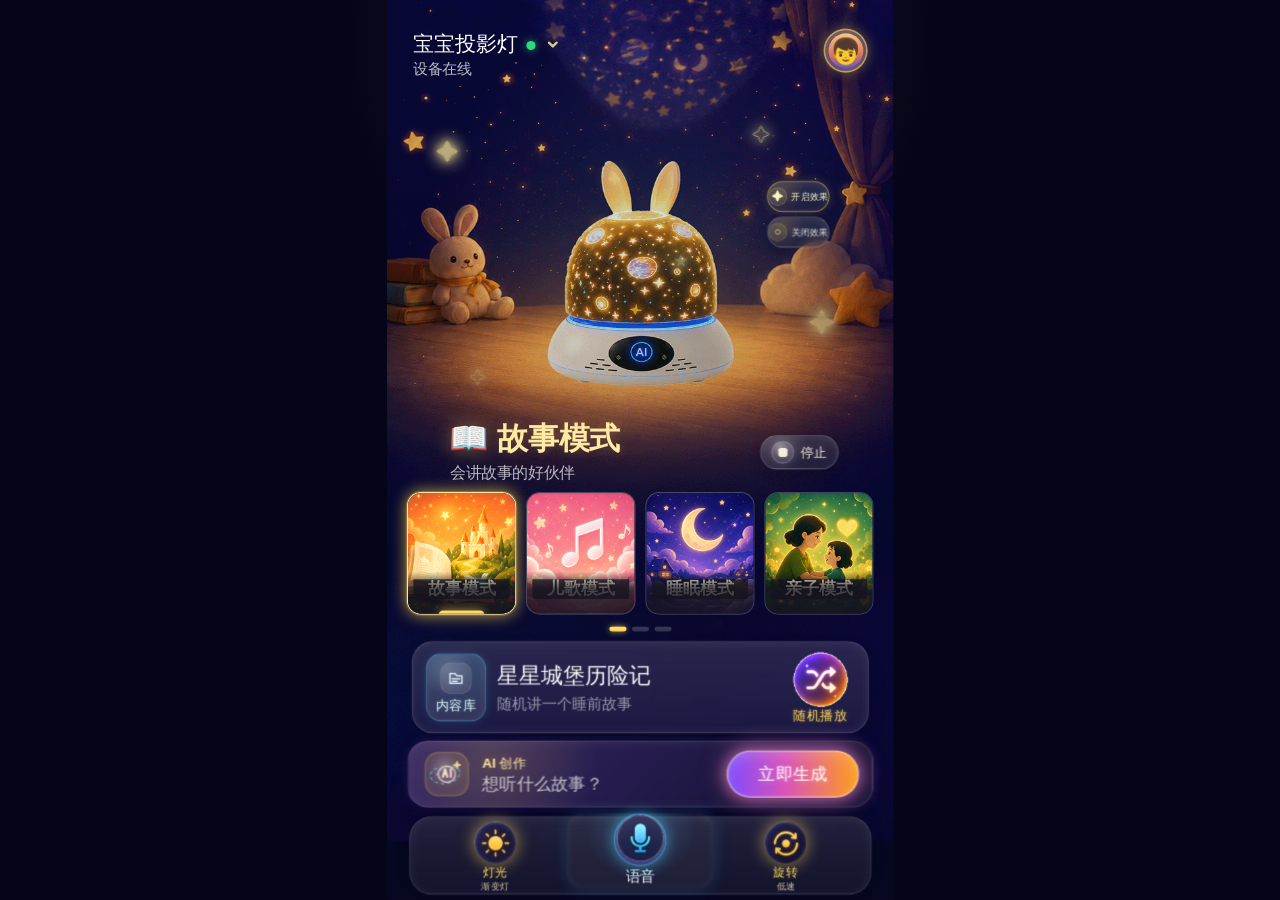
==== commit 3979dd11: "Implement UI redesign and related updates" ====
--- a/index.html
+++ b/index.html
@@ -118,17 +118,28 @@
         </div>
 
         <section class="play-panel" id="playPanel" aria-label="随机播放">
+          <a class="content-library-button content-library-button--side" id="contentLibraryButton" href="./content-library.html?device=online" aria-label="进入内容库">
+            <span class="content-library-icon" aria-hidden="true">
+              <svg viewBox="0 0 48 48" focusable="false">
+                <path d="M10 13h12l4 5h12v18H10z"></path>
+                <path d="M15 25h18"></path>
+                <path d="M15 31h12"></path>
+              </svg>
+            </span>
+            <span>内容库</span>
+          </a>
           <div class="play-left">
-            <img class="play-glyph" id="playGlyph" src="./图标/图标6.png" alt="" />
             <div class="play-copy">
               <p id="playTitle">星星城堡历险记</p>
               <small id="playSubtitle">随机讲一个睡前故事</small>
             </div>
           </div>
-          <button class="random-button" id="randomButton" type="button" aria-label="随机播放">
-            <img src="./图标/图标1.png" alt="" />
-            <span>随机播放</span>
-          </button>
+          <div class="play-actions" aria-label="随机播放">
+            <button class="random-button" id="randomButton" type="button" aria-label="随机播放">
+              <img src="./图标/图标1.png" alt="" />
+              <span>随机播放</span>
+            </button>
+          </div>
         </section>
 
         <section class="ai-panel" aria-label="AI生成">
@@ -402,7 +413,7 @@
           <section class="menu-section" aria-label="主功能">
             <div class="menu-section-title">主功能</div>
             <div class="menu-primary-grid">
-              <button class="menu-action menu-primary-action" type="button" data-menu-action="play-history">
+              <button class="menu-action menu-primary-action" type="button" data-menu-action="play-history" aria-controls="playHistoryPanel">
                 <span class="menu-action-icon" aria-hidden="true">
                   <svg viewBox="0 0 48 48" focusable="false">
                     <circle cx="24" cy="24" r="15"></circle>
@@ -463,6 +474,23 @@
               <span class="menu-action-arrow" aria-hidden="true">›</span>
             </button>
           </section>
+
+          <section class="history-panel" id="playHistoryPanel" aria-label="播放记录" aria-hidden="true" data-history-online="true">
+            <div class="history-panel-head">
+              <button class="history-back-button" id="closePlayHistoryButton" type="button" aria-label="返回功能中心">‹</button>
+              <div>
+                <p>播放记录</p>
+                <small>最近 20 条已发送内容</small>
+              </div>
+              <span class="history-online-status">在线可再次播放</span>
+            </div>
+            <div class="history-list" id="playHistoryList" role="list" aria-live="polite"></div>
+            <div class="history-empty" id="playHistoryEmpty" hidden>
+              <strong>暂无播放记录</strong>
+              <small>发送随机、AI 或语音内容后会出现在这里</small>
+            </div>
+            <p class="history-panel-hint" id="playHistoryHint" aria-live="polite"></p>
+          </section>
         </aside>
       </main>
     </div>
--- a/styles.css
+++ b/styles.css
@@ -832,7 +832,8 @@
   display: flex;
   align-items: center;
   justify-content: space-between;
-  padding: 0 31px 0 39px;
+  gap: 20px;
+  padding: 0 29px 0 24px;
   border-radius: 39px;
   border: 2px solid rgba(255, 255, 255, 0.16);
   background:
@@ -849,14 +850,6 @@
   align-items: center;
   min-width: 0;
   flex: 1;
-}
-
-.play-glyph {
-  width: 107px;
-  height: 107px;
-  margin-right: 37px;
-  object-fit: contain;
-  filter: drop-shadow(0 0 16px rgba(255, 244, 213, 0.2));
 }
 
 .play-copy p {
@@ -898,6 +891,94 @@
   height: 101px;
   margin-bottom: 0;
   object-fit: contain;
+}
+
+.play-actions {
+  flex: 0 0 auto;
+  display: flex;
+  align-items: center;
+  gap: 12px;
+}
+
+.play-actions .random-button {
+  width: 118px;
+  min-width: 118px;
+}
+
+.content-library-button {
+  width: 118px;
+  min-width: 118px;
+  height: 132px;
+  display: flex;
+  flex-direction: column;
+  align-items: center;
+  justify-content: center;
+  gap: 10px;
+  border-radius: 30px;
+  border: 2px solid rgba(85, 215, 255, 0.28);
+  color: #eaffff;
+  font-size: 25px;
+  line-height: 1;
+  text-align: center;
+  text-decoration: none;
+  background:
+    radial-gradient(circle at 34% 22%, rgba(255, 255, 255, 0.18), transparent 42%),
+    linear-gradient(180deg, rgba(85, 215, 255, 0.16), rgba(255, 255, 255, 0.04)),
+    rgba(255, 255, 255, 0.065);
+  box-shadow:
+    inset 0 1px 18px rgba(255, 255, 255, 0.08),
+    0 0 20px rgba(85, 215, 255, 0.16);
+  text-shadow: 0 0 12px rgba(85, 215, 255, 0.32);
+}
+
+.content-library-button--side {
+  width: 112px;
+  min-width: 112px;
+  height: 126px;
+  gap: 9px;
+  border-radius: 28px;
+}
+
+.content-library-button--side .content-library-icon {
+  width: 58px;
+  height: 58px;
+  border-radius: 20px;
+}
+
+.content-library-button--side .content-library-icon svg {
+  width: 38px;
+  height: 38px;
+}
+
+.content-library-button:hover,
+.content-library-button:focus-visible {
+  outline: none;
+  border-color: rgba(252, 211, 77, 0.58);
+  color: #fff8d6;
+  box-shadow:
+    inset 0 1px 18px rgba(255, 255, 255, 0.1),
+    0 0 24px rgba(252, 211, 77, 0.2);
+}
+
+.content-library-icon {
+  width: 63px;
+  height: 63px;
+  display: grid;
+  place-items: center;
+  border-radius: 22px;
+  color: currentColor;
+  background: rgba(255, 255, 255, 0.1);
+  border: 1px solid rgba(255, 255, 255, 0.16);
+}
+
+.content-library-icon svg {
+  width: 42px;
+  height: 42px;
+  fill: none;
+  stroke: currentColor;
+  stroke-width: 3;
+  stroke-linecap: round;
+  stroke-linejoin: round;
 }
 
 .ai-panel {
@@ -2308,6 +2389,1628 @@
   text-align: center;
 }
 
+.content-library-panel {
+  position: relative;
+}
+
+.content-library-tabs {
+  margin-top: 28px;
+  display: grid;
+  grid-template-columns: 1fr 1fr;
+  gap: 12px;
+  padding: 8px;
+  border-radius: 28px;
+  background: rgba(255, 255, 255, 0.075);
+  border: 1px solid rgba(255, 255, 255, 0.12);
+}
+
+.content-library-tab {
+  min-height: 66px;
+  border-radius: 22px;
+  color: rgba(255, 255, 255, 0.68);
+  font-size: 27px;
+  font-weight: 560;
+  line-height: 1;
+}
+
+.content-library-tab.is-active {
+  color: #fff8d6;
+  background:
+    linear-gradient(180deg, rgba(252, 211, 77, 0.24), rgba(255, 255, 255, 0.06)),
+    rgba(252, 211, 77, 0.08);
+  box-shadow:
+    inset 0 1px 18px rgba(255, 255, 255, 0.1),
+    0 0 18px rgba(252, 211, 77, 0.16);
+}
+
+.content-library-search {
+  min-height: 66px;
+  display: flex;
+  align-items: center;
+  gap: 14px;
+  margin-top: 16px;
+  padding: 0 20px;
+  border-radius: 24px;
+  border: 2px solid rgba(85, 215, 255, 0.22);
+  background:
+    linear-gradient(180deg, rgba(255, 255, 255, 0.09), rgba(255, 255, 255, 0.035)),
+    rgba(255, 255, 255, 0.065);
+  box-shadow: inset 0 1px 18px rgba(0, 0, 0, 0.14);
+}
+
+.content-library-search:focus-within {
+  border-color: rgba(252, 211, 77, 0.62);
+  box-shadow:
+    0 0 0 4px rgba(252, 211, 77, 0.1),
+    inset 0 1px 18px rgba(0, 0, 0, 0.14);
+}
+
+.content-library-search-icon {
+  width: 36px;
+  height: 36px;
+  display: grid;
+  place-items: center;
+  flex: 0 0 auto;
+  color: rgba(234, 255, 255, 0.72);
+}
+
+.content-library-search-icon svg {
+  width: 31px;
+  height: 31px;
+  fill: none;
+  stroke: currentColor;
+  stroke-width: 3.2;
+  stroke-linecap: round;
+  stroke-linejoin: round;
+}
+
+.content-library-search input {
+  width: 100%;
+  min-width: 0;
+  border: 0;
+  outline: none;
+  color: #fff;
+  background: transparent;
+  font: inherit;
+  font-size: 25px;
+  line-height: 1;
+}
+
+.content-library-search input::placeholder {
+  color: rgba(255, 255, 255, 0.44);
+}
+
+.content-library-filters {
+  margin-top: 18px;
+  display: flex;
+  gap: 10px;
+  overflow-x: auto;
+  padding-bottom: 2px;
+  scrollbar-width: none;
+}
+
+.content-library-filters::-webkit-scrollbar {
+  display: none;
+}
+
+.content-filter {
+  min-width: 96px;
+  min-height: 52px;
+  padding: 0 20px;
+  border-radius: 999px;
+  border: 1px solid rgba(255, 255, 255, 0.13);
+  color: rgba(255, 255, 255, 0.66);
+  font-size: 22px;
+  line-height: 1;
+  background: rgba(255, 255, 255, 0.065);
+}
+
+.content-filter.is-active {
+  color: #eaffff;
+  border-color: rgba(85, 215, 255, 0.34);
+  background: rgba(85, 215, 255, 0.13);
+}
+
+.content-library-subcategories {
+  margin-top: 12px;
+  display: flex;
+  gap: 10px;
+  overflow-x: auto;
+  padding-bottom: 2px;
+  scrollbar-width: none;
+}
+
+.content-library-subcategories::-webkit-scrollbar {
+  display: none;
+}
+
+.content-subcategory {
+  min-width: 112px;
+  min-height: 50px;
+  padding: 0 18px;
+  border-radius: 999px;
+  border: 1px solid rgba(252, 211, 77, 0.18);
+  color: rgba(255, 255, 255, 0.66);
+  font-size: 21px;
+  line-height: 1;
+  background:
+    linear-gradient(180deg, rgba(255, 255, 255, 0.075), rgba(255, 255, 255, 0.03)),
+    rgba(255, 255, 255, 0.045);
+}
+
+.content-subcategory.is-active {
+  color: #fff8d6;
+  border-color: rgba(252, 211, 77, 0.36);
+  background: rgba(252, 211, 77, 0.12);
+}
+
+.content-library-offline-note {
+  margin: 18px 0 0;
+  padding: 18px 20px;
+  border-radius: 22px;
+  border: 1px solid rgba(255, 255, 255, 0.12);
+  color: rgba(255, 255, 255, 0.66);
+  font-size: 22px;
+  line-height: 1.3;
+  background: rgba(255, 255, 255, 0.06);
+}
+
+.content-library-list {
+  max-height: 520px;
+  min-height: 280px;
+  display: grid;
+  gap: 16px;
+  overflow: auto;
+  margin-top: 22px;
+  padding: 2px 5px 8px;
+  scrollbar-width: thin;
+  scrollbar-color: rgba(85, 215, 255, 0.42) rgba(255, 255, 255, 0.06);
+}
+
+.content-library-item {
+  min-width: 0;
+  display: grid;
+  gap: 14px;
+  padding: 22px;
+  border-radius: 28px;
+  border: 2px solid rgba(255, 255, 255, 0.12);
+  background:
+    linear-gradient(180deg, rgba(255, 255, 255, 0.11), rgba(255, 255, 255, 0.035)),
+    rgba(255, 255, 255, 0.06);
+  box-shadow:
+    inset 0 1px 22px rgba(255, 255, 255, 0.06),
+    0 14px 28px rgba(0, 0, 0, 0.16);
+}
+
+.content-library-item--ai {
+  border-color: rgba(85, 215, 255, 0.2);
+  background:
+    radial-gradient(circle at 10% 0%, rgba(85, 215, 255, 0.14), transparent 36%),
+    linear-gradient(180deg, rgba(255, 255, 255, 0.11), rgba(255, 255, 255, 0.035)),
+    rgba(255, 255, 255, 0.06);
+}
+
+.content-library-item-head {
+  min-width: 0;
+  display: flex;
+  align-items: flex-start;
+  justify-content: space-between;
+  gap: 16px;
+}
+
+.content-library-copy {
+  min-width: 0;
+}
+
+.content-library-copy p {
+  margin: 0;
+  color: #fff8d6;
+  font-size: 28px;
+  font-weight: 620;
+  line-height: 1.18;
+  overflow-wrap: anywhere;
+  word-break: break-word;
+}
+
+.content-library-copy small {
+  display: -webkit-box;
+  margin-top: 9px;
+  overflow: hidden;
+  color: rgba(255, 255, 255, 0.6);
+  font-size: 20px;
+  line-height: 1.3;
+  -webkit-box-orient: vertical;
+  -webkit-line-clamp: 2;
+  overflow-wrap: anywhere;
+}
+
+.content-library-kind {
+  flex: 0 0 auto;
+  min-height: 40px;
+  display: inline-flex;
+  align-items: center;
+  padding: 0 14px;
+  border-radius: 999px;
+  color: #fff8d6;
+  font-size: 19px;
+  line-height: 1;
+  border: 1px solid rgba(252, 211, 77, 0.22);
+  background: rgba(252, 211, 77, 0.12);
+}
+
+.content-library-kind--ai {
+  color: #eaffff;
+  border-color: rgba(85, 215, 255, 0.28);
+  background: rgba(85, 215, 255, 0.12);
+}
+
+.content-library-meta {
+  display: flex;
+  flex-wrap: wrap;
+  gap: 9px;
+}
+
+.content-library-meta span {
+  min-height: 34px;
+  display: inline-flex;
+  align-items: center;
+  padding: 0 12px;
+  border-radius: 999px;
+  color: rgba(255, 255, 255, 0.68);
+  font-size: 18px;
+  line-height: 1;
+  background: rgba(255, 255, 255, 0.07);
+  border: 1px solid rgba(255, 255, 255, 0.1);
+}
+
+.content-library-desc {
+  max-height: 76px;
+  margin: 0;
+  overflow: hidden;
+  color: rgba(255, 255, 255, 0.68);
+  font-size: 20px;
+  line-height: 1.42;
+  overflow-wrap: anywhere;
+  word-break: break-word;
+}
+
+.content-library-item-actions {
+  display: grid;
+  grid-template-columns: 1fr 1.2fr;
+  gap: 12px;
+}
+
+.content-library-item--ai .content-library-item-actions {
+  grid-template-columns: 1fr;
+}
+
+.content-favorite-button,
+.content-send-button {
+  min-height: 58px;
+  border-radius: 22px;
+  font-size: 22px;
+  font-weight: 620;
+  line-height: 1;
+}
+
+.content-favorite-button {
+  border: 2px solid rgba(255, 255, 255, 0.15);
+  color: rgba(255, 255, 255, 0.78);
+  background: rgba(255, 255, 255, 0.075);
+}
+
+.content-favorite-button[aria-pressed="true"] {
+  color: #fff8d6;
+  border-color: rgba(252, 211, 77, 0.36);
+  background: rgba(252, 211, 77, 0.12);
+}
+
+.content-send-button {
+  border: 2px solid rgba(252, 211, 77, 0.34);
+  color: #fff8d6;
+  background:
+    linear-gradient(180deg, rgba(252, 211, 77, 0.22), rgba(255, 255, 255, 0.06)),
+    rgba(252, 211, 77, 0.08);
+}
+
+.content-send-button:disabled {
+  cursor: not-allowed;
+  color: rgba(255, 255, 255, 0.42);
+  border-color: rgba(255, 255, 255, 0.1);
+  background: rgba(255, 255, 255, 0.055);
+}
+
+.content-library-tab:focus-visible,
+.content-filter:focus-visible,
+.content-subcategory:focus-visible,
+.content-favorite-button:focus-visible,
+.content-send-button:focus-visible {
+  outline: 4px solid rgba(252, 211, 77, 0.72);
+  outline-offset: 4px;
+}
+
+.content-library-empty {
+  min-height: 280px;
+  display: grid;
+  place-items: center;
+  align-content: center;
+  gap: 14px;
+  margin-top: 22px;
+  padding: 42px;
+  border-radius: 30px;
+  border: 2px dashed rgba(255, 255, 255, 0.16);
+  color: rgba(255, 255, 255, 0.58);
+  text-align: center;
+  background: rgba(255, 255, 255, 0.045);
+}
+
+.content-library-empty[hidden] {
+  display: none;
+}
+
+.content-library-empty strong {
+  color: #fff8d6;
+  font-size: 30px;
+  line-height: 1.2;
+}
+
+.content-library-empty small,
+.content-library-hint {
+  color: rgba(255, 255, 255, 0.55);
+  font-size: 21px;
+  line-height: 1.35;
+}
+
+.content-library-hint {
+  min-height: 30px;
+  margin: 14px 6px 0;
+  text-align: center;
+}
+
+.content-library-page {
+  padding: 20px 34px 0;
+  color: #fff8df;
+  --library-gold: #ffd45f;
+  --library-gold-soft: #ffe9a3;
+  --library-text: #fff7de;
+  --library-muted: rgba(255, 239, 207, 0.66);
+  --library-dim: rgba(255, 239, 207, 0.44);
+  --library-panel: rgba(31, 30, 79, 0.62);
+  --library-panel-strong: rgba(22, 21, 63, 0.78);
+  --library-stroke: rgba(255, 226, 154, 0.24);
+  --library-stroke-strong: rgba(255, 211, 95, 0.9);
+  --library-shadow: rgba(0, 0, 0, 0.34);
+}
+
+.library-bookshelf-page {
+  overflow: hidden;
+  background:
+    radial-gradient(circle at 17% 3%, rgba(255, 204, 77, 0.22) 0 1px, transparent 2px),
+    radial-gradient(circle at 25% 6%, rgba(255, 212, 95, 0.34) 0 4px, transparent 7px),
+    radial-gradient(circle at 73% 5%, rgba(255, 230, 155, 0.34) 0 3px, transparent 6px),
+    radial-gradient(circle at 96% 15%, rgba(255, 212, 95, 0.12), transparent 8%),
+    radial-gradient(circle at 50% 0%, rgba(79, 61, 166, 0.34), transparent 34%),
+    linear-gradient(180deg, #070a37 0%, #090d3a 32%, #0b0d31 64%, #111245 100%);
+}
+
+.content-library-page::before {
+  content: "";
+  position: absolute;
+  inset: 0;
+  z-index: 1;
+  pointer-events: none;
+  background:
+    radial-gradient(circle at 30% 4%, rgba(252, 180, 61, 0.35) 0 5px, transparent 7px),
+    radial-gradient(circle at 30% 4%, rgba(252, 180, 61, 0.18), transparent 4%),
+    radial-gradient(circle at 66% 3%, rgba(255, 212, 95, 0.2) 0 3px, transparent 5px),
+    radial-gradient(circle at 78% 7%, rgba(255, 212, 95, 0.34) 0 2px, transparent 5px),
+    radial-gradient(circle at 9% 12%, rgba(255, 212, 95, 0.6) 0 3px, transparent 6px),
+    radial-gradient(circle at 91% 10%, rgba(255, 212, 95, 0.52) 0 2px, transparent 5px),
+    linear-gradient(180deg, rgba(3, 6, 31, 0.08), rgba(3, 6, 31, 0.48));
+}
+
+.library-bookshelf-page::after {
+  content: "";
+  position: absolute;
+  inset: 0;
+  z-index: 1;
+  pointer-events: none;
+  opacity: 0.72;
+  background:
+    radial-gradient(circle at 7% 10%, rgba(255, 219, 120, 0.85) 0 2px, transparent 4px),
+    radial-gradient(circle at 54% 13%, rgba(255, 219, 120, 0.72) 0 2px, transparent 4px),
+    radial-gradient(circle at 71% 16%, rgba(255, 219, 120, 0.72) 0 2px, transparent 4px),
+    radial-gradient(circle at 88% 28%, rgba(255, 219, 120, 0.38) 0 1px, transparent 3px),
+    radial-gradient(circle at 18% 31%, rgba(255, 219, 120, 0.34) 0 1px, transparent 3px),
+    radial-gradient(circle at 92% 51%, rgba(255, 219, 120, 0.32) 0 1px, transparent 3px);
+}
+
+.content-library-page .scene-bg {
+  opacity: 0;
+}
+
+.content-library-page .scene-vignette {
+  background:
+    linear-gradient(180deg, rgba(3, 5, 29, 0) 0%, rgba(6, 8, 37, 0.2) 46%, rgba(6, 8, 37, 0.7) 100%),
+    radial-gradient(circle at 50% 52%, rgba(91, 87, 213, 0.12), transparent 38%);
+}
+
+.content-library-page > header,
+.content-library-page > label,
+.content-library-page > section,
+.content-library-page > nav,
+.content-library-page > p,
+.content-library-page > div:not(.scene-bg):not(.mode-effects):not(.scene-vignette) {
+  position: relative;
+  z-index: 2;
+}
+
+.content-page-header {
+  height: 78px;
+  display: grid;
+  grid-template-columns: 78px minmax(0, 1fr) 78px;
+  align-items: center;
+  gap: 12px;
+}
+
+.library-back-button {
+  width: 61px;
+  height: 61px;
+  display: grid;
+  place-items: center;
+  border-radius: 50%;
+  color: #fff4d8;
+  text-decoration: none;
+  border: 1px solid rgba(255, 223, 158, 0.22);
+  background: rgba(255, 241, 212, 0.12);
+  box-shadow:
+    inset 0 0 28px rgba(255, 236, 190, 0.08),
+    0 0 24px rgba(255, 203, 94, 0.08);
+}
+
+.library-back-button svg {
+  width: 43px;
+  height: 43px;
+  fill: none;
+  stroke: currentColor;
+  stroke-width: 4.2;
+  stroke-linecap: round;
+  stroke-linejoin: round;
+}
+
+.content-page-title {
+  min-width: 0;
+  display: grid;
+  justify-items: center;
+  gap: 6px;
+}
+
+.content-page-title h1 {
+  margin: 0;
+  color: #fffaf0;
+  font-size: 35px;
+  font-weight: 760;
+  line-height: 1;
+  letter-spacing: 0;
+  text-shadow: 0 3px 18px rgba(0, 0, 0, 0.28);
+}
+
+.library-device-status {
+  min-height: 24px;
+  display: inline-flex;
+  align-items: center;
+  justify-content: center;
+  gap: 10px;
+  color: rgba(255, 248, 228, 0.76);
+  font-size: 22px;
+  font-weight: 470;
+  line-height: 1;
+  white-space: nowrap;
+}
+
+.library-device-status i {
+  width: 13px;
+  height: 13px;
+  border-radius: 50%;
+  background: #36dc83;
+  box-shadow: 0 0 14px rgba(54, 220, 131, 0.7);
+}
+
+.library-device-status.is-offline i {
+  background: rgba(255, 255, 255, 0.42);
+  box-shadow: none;
+}
+
+.library-profile-avatar {
+  justify-self: end;
+  width: 76px;
+  height: 76px;
+  border-radius: 50%;
+  object-fit: cover;
+  border: 2px solid rgba(255, 224, 151, 0.84);
+  box-shadow:
+    0 0 18px rgba(255, 201, 83, 0.32),
+    inset 0 0 12px rgba(255, 255, 255, 0.14);
+}
+
+.content-page-search {
+  width: 742px;
+  margin: 14px auto 0;
+}
+
+.content-library-page .content-library-search {
+  min-height: 66px;
+  padding: 0 32px;
+  border-radius: 999px;
+  border: 2px solid rgba(255, 213, 99, 0.95);
+  background: rgba(51, 49, 84, 0.72);
+  box-shadow:
+    inset 0 0 24px rgba(255, 255, 255, 0.06),
+    0 0 0 1px rgba(255, 237, 183, 0.15),
+    0 0 24px rgba(255, 200, 82, 0.56);
+  backdrop-filter: blur(18px);
+}
+
+.content-library-page .content-library-search:focus-within {
+  border-color: rgba(255, 233, 157, 1);
+  box-shadow:
+    inset 0 0 24px rgba(255, 255, 255, 0.08),
+    0 0 34px rgba(255, 205, 78, 0.72);
+}
+
+.content-library-page .content-library-search-icon {
+  width: 35px;
+  color: rgba(255, 236, 201, 0.82);
+}
+
+.content-library-page .content-library-search input {
+  color: #fff7e0;
+  font-size: 22px;
+  font-weight: 520;
+}
+
+.content-library-page .content-library-search input::placeholder {
+  color: rgba(255, 232, 207, 0.56);
+}
+
+.library-recommendations {
+  display: block;
+  margin-top: 26px;
+}
+
+.library-section-title {
+  height: 30px;
+  display: flex;
+  align-items: center;
+  gap: 10px;
+  margin-left: 12px;
+}
+
+.library-section-title h2 {
+  margin: 0;
+  color: #fff8e2;
+  font-size: 30px;
+  font-weight: 720;
+  line-height: 1;
+}
+
+.library-section-title span {
+  color: #ffd460;
+  font-size: 20px;
+  text-shadow: 0 0 16px rgba(255, 211, 95, 0.8);
+}
+
+.library-recommendation-grid {
+  display: grid;
+  grid-template-columns: repeat(2, minmax(0, 1fr));
+  gap: 16px;
+  margin-top: 10px;
+}
+
+.library-hero-card,
+.library-quick-card,
+.library-topic-card,
+.content-library-page .content-library-item,
+.content-library-page > .library-detail-panel {
+  border: 1px solid var(--library-stroke);
+  background:
+    linear-gradient(180deg, rgba(50, 48, 104, 0.6), rgba(22, 25, 76, 0.72)),
+    rgba(16, 18, 61, 0.68);
+  box-shadow:
+    inset 0 1px 22px rgba(255, 255, 255, 0.06),
+    0 18px 38px rgba(0, 0, 0, 0.26);
+  backdrop-filter: blur(18px);
+}
+
+.library-hero-card {
+  position: relative;
+  min-height: 154px;
+  display: grid;
+  grid-template-columns: 176px minmax(0, 1fr) 52px;
+  align-items: center;
+  gap: 18px;
+  padding: 10px 18px 10px 10px;
+  border-radius: 25px;
+  overflow: hidden;
+}
+
+.library-feature-cover {
+  width: 176px;
+  height: 132px;
+  display: grid;
+  place-items: center;
+}
+
+.library-cover-art {
+  position: relative;
+  width: 100%;
+  height: 100%;
+  overflow: hidden;
+  border-radius: 16px;
+  background: linear-gradient(135deg, #344c9a, #623f9c);
+  box-shadow:
+    inset 0 0 0 1px rgba(255, 255, 255, 0.2),
+    0 12px 22px rgba(0, 0, 0, 0.22);
+}
+
+.library-cover-art img {
+  position: absolute;
+  inset: 0;
+  width: 100%;
+  height: 100%;
+  display: block;
+  object-fit: cover;
+}
+
+.library-cover-fallback {
+  position: absolute;
+  inset: 0;
+  display: grid;
+  place-items: center;
+  padding: 12px;
+  color: #fff8df;
+  font-size: 28px;
+  font-weight: 760;
+  line-height: 1.1;
+  text-align: center;
+  text-shadow: 0 2px 10px rgba(33, 24, 56, 0.28);
+}
+
+.library-feature-cover-art {
+  border-radius: 18px;
+}
+
+.library-hero-copy {
+  min-width: 0;
+  display: grid;
+  align-content: center;
+  gap: 9px;
+}
+
+.library-hero-card h3 {
+  margin: 0;
+  color: #fff7e0;
+  font-size: 29px;
+  font-weight: 780;
+  line-height: 1.04;
+  letter-spacing: 0;
+  overflow-wrap: anywhere;
+}
+
+.library-hero-card p {
+  margin: 0;
+  color: rgba(255, 239, 207, 0.68);
+  font-size: 19px;
+  line-height: 1.26;
+}
+
+.library-hero-meta {
+  display: flex;
+  min-height: 31px;
+}
+
+.library-hero-meta span,
+.content-library-page .content-library-kind,
+.library-detail-meta span {
+  min-height: 31px;
+  display: inline-flex;
+  align-items: center;
+  justify-content: center;
+  padding: 0 12px;
+  border-radius: 999px;
+  color: #ff9eca;
+  font-size: 18px;
+  font-weight: 620;
+  line-height: 1;
+  border: 1px solid rgba(255, 122, 178, 0.34);
+  background: rgba(139, 76, 139, 0.38);
+}
+
+.library-hero-card[data-mode="sleep"] .library-hero-meta span,
+.content-library-item[data-mode="sleep"] .content-library-kind,
+.library-detail-panel[data-mode="sleep"] #detailModeLabel {
+  color: #c8c8ff;
+  border-color: rgba(158, 155, 255, 0.42);
+  background: rgba(80, 80, 159, 0.36);
+}
+
+.content-library-item[data-mode="music"] .content-library-kind,
+.library-detail-panel[data-mode="music"] #detailModeLabel {
+  color: #ffb6dd;
+  border-color: rgba(255, 129, 184, 0.42);
+  background: rgba(145, 74, 130, 0.36);
+}
+
+.content-library-item[data-mode="parent"] .content-library-kind,
+.library-detail-panel[data-mode="parent"] #detailModeLabel {
+  color: #bdf08b;
+  border-color: rgba(154, 214, 103, 0.38);
+  background: rgba(70, 120, 82, 0.34);
+}
+
+.library-hero-action {
+  width: 49px;
+  height: 49px;
+  display: grid;
+  place-items: center;
+  border-radius: 50%;
+  color: #ffe4b8;
+  background: rgba(255, 238, 210, 0.18);
+  box-shadow: inset 0 0 12px rgba(255, 255, 255, 0.08);
+}
+
+.library-hero-action svg {
+  width: 30px;
+  height: 30px;
+  fill: currentColor;
+}
+
+.library-quick-card {
+  min-height: 76px;
+  display: grid;
+  grid-template-columns: 78px minmax(0, 1fr) 40px;
+  align-items: center;
+  gap: 8px;
+  padding: 8px 20px 8px 28px;
+  border-radius: 25px;
+  text-align: left;
+}
+
+.library-quick-icon {
+  width: 54px;
+  height: 54px;
+  display: grid;
+  place-items: center;
+}
+
+.library-quick-icon--star {
+  color: #ffd464;
+  font-size: 56px;
+  filter: drop-shadow(0 0 14px rgba(255, 206, 79, 0.8));
+}
+
+.library-quick-icon--robot {
+  position: relative;
+  border-radius: 16px;
+  border: 2px solid rgba(162, 211, 255, 0.62);
+  background: linear-gradient(180deg, rgba(24, 58, 130, 0.92), rgba(31, 32, 91, 0.9));
+  box-shadow:
+    inset 0 0 16px rgba(78, 194, 255, 0.5),
+    0 0 18px rgba(63, 170, 255, 0.28);
+}
+
+.library-quick-icon--robot::before,
+.library-quick-icon--robot::after {
+  content: "";
+  position: absolute;
+  top: 23px;
+  width: 7px;
+  height: 12px;
+  border-radius: 999px;
+  background: #6ee2ff;
+  box-shadow: 0 0 10px rgba(110, 226, 255, 0.9);
+}
+
+.library-quick-icon--robot::before {
+  left: 14px;
+}
+
+.library-quick-icon--robot::after {
+  right: 14px;
+}
+
+.library-quick-copy {
+  min-width: 0;
+  display: grid;
+  gap: 3px;
+}
+
+.library-quick-copy strong {
+  color: #fff6df;
+  font-size: 22px;
+  font-weight: 700;
+  line-height: 1;
+}
+
+.library-quick-copy small {
+  color: rgba(255, 239, 207, 0.55);
+  font-size: 18px;
+  line-height: 1;
+}
+
+.library-quick-card > svg {
+  width: 32px;
+  height: 32px;
+  fill: none;
+  stroke: rgba(255, 239, 207, 0.58);
+  stroke-width: 3.2;
+  stroke-linecap: round;
+  stroke-linejoin: round;
+}
+
+.content-page-tabs {
+  height: 63px;
+  display: grid;
+  grid-template-columns: repeat(3, minmax(0, 1fr));
+  margin-top: 18px;
+  padding: 0 10px;
+  border: 0;
+  border-bottom: 1px solid rgba(255, 224, 151, 0.28);
+  border-radius: 0;
+  background: transparent;
+  box-shadow: none;
+}
+
+.content-library-page .content-library-tab {
+  position: relative;
+  min-height: 62px;
+  color: rgba(255, 239, 207, 0.46);
+  font-size: 25px;
+  font-weight: 650;
+}
+
+.content-library-page .content-library-tab.is-active {
+  color: #fff3cb;
+  background: transparent;
+  box-shadow: none;
+}
+
+.content-library-page .content-library-tab.is-active::after {
+  content: "";
+  position: absolute;
+  left: 50%;
+  bottom: -2px;
+  width: 112px;
+  height: 5px;
+  border-radius: 999px;
+  background: var(--library-gold);
+  box-shadow: 0 0 18px rgba(255, 212, 95, 0.8);
+  transform: translateX(-50%);
+}
+
+.library-filter-panel {
+  display: grid;
+  gap: 15px;
+  margin-top: 22px;
+}
+
+.library-filter-panel .content-library-filters {
+  display: flex;
+  gap: 14px;
+  margin: 0;
+  overflow: visible;
+}
+
+.content-library-page .content-filter,
+.content-library-page .content-subcategory {
+  min-height: 45px;
+  display: inline-flex;
+  align-items: center;
+  justify-content: center;
+  gap: 9px;
+  padding: 0 18px;
+  border-radius: 999px;
+  color: rgba(255, 239, 207, 0.72);
+  font-size: 18px;
+  font-weight: 620;
+  line-height: 1;
+  white-space: nowrap;
+  border: 1px solid rgba(255, 239, 207, 0.16);
+  background: rgba(255, 255, 255, 0.1);
+  box-shadow: inset 0 0 16px rgba(255, 255, 255, 0.04);
+}
+
+.content-library-page .content-filter.is-active,
+.content-library-page .content-subcategory.is-active {
+  color: #ffe89e;
+  border-color: rgba(255, 212, 95, 0.92);
+  background: rgba(72, 60, 91, 0.56);
+  box-shadow:
+    inset 0 0 14px rgba(255, 255, 255, 0.06),
+    0 0 22px rgba(255, 206, 79, 0.42);
+}
+
+.library-filter-row {
+  display: flex;
+  align-items: center;
+  justify-content: space-between;
+  gap: 14px;
+}
+
+.library-keyword-row {
+  min-width: 0;
+  display: flex;
+  align-items: center;
+  gap: 12px;
+  color: rgba(255, 239, 207, 0.55);
+  font-size: 18px;
+  line-height: 1;
+}
+
+.library-keyword-chip {
+  min-height: 36px;
+  padding: 0 19px;
+  border-radius: 999px;
+  color: #fff3e0;
+  font-size: 18px;
+  font-weight: 620;
+  background: linear-gradient(90deg, rgba(106, 76, 210, 0.94), rgba(157, 80, 178, 0.86));
+  box-shadow:
+    inset 0 0 12px rgba(255, 255, 255, 0.14),
+    0 0 16px rgba(138, 92, 255, 0.42);
+}
+
+.library-keyword-clear {
+  min-height: 36px;
+  color: rgba(255, 239, 207, 0.62);
+  font-size: 18px;
+}
+
+.content-library-subcategories {
+  position: relative;
+}
+
+.content-library-subcategories > .content-subcategory {
+  min-width: 145px;
+  min-height: 54px;
+  padding: 0 20px;
+  color: rgba(255, 239, 207, 0.72);
+  font-size: 19px;
+  border-color: rgba(255, 224, 181, 0.34);
+  background: rgba(255, 255, 255, 0.14);
+}
+
+.content-library-subcategories svg {
+  width: 22px;
+  height: 22px;
+  fill: none;
+  stroke: currentColor;
+  stroke-width: 3;
+  stroke-linecap: round;
+  stroke-linejoin: round;
+}
+
+.content-subcategory-menu {
+  position: absolute;
+  top: calc(100% + 8px);
+  right: 0;
+  z-index: 10;
+  display: grid;
+  gap: 8px;
+  min-width: 150px;
+  padding: 10px;
+  border-radius: 22px;
+  border: 1px solid rgba(255, 224, 151, 0.28);
+  background: rgba(28, 27, 73, 0.94);
+  box-shadow: 0 18px 34px rgba(0, 0, 0, 0.32);
+  opacity: 0;
+  pointer-events: none;
+  transform: translateY(-6px);
+  transition: opacity 160ms ease, transform 160ms ease;
+}
+
+.content-library-subcategories:hover .content-subcategory-menu,
+.content-library-subcategories:focus-within .content-subcategory-menu {
+  opacity: 1;
+  pointer-events: auto;
+  transform: translateY(0);
+}
+
+.content-subcategory-menu .content-subcategory {
+  width: 100%;
+}
+
+.library-topic-strip {
+  display: grid;
+  grid-template-columns: repeat(2, minmax(0, 1fr));
+  gap: 14px;
+  margin-top: 16px;
+}
+
+.library-topic-strip[hidden] {
+  display: none;
+}
+
+.library-topic-card {
+  min-height: 136px;
+  display: grid;
+  grid-template-columns: 112px minmax(0, 1fr);
+  grid-template-rows: auto auto auto;
+  column-gap: 14px;
+  row-gap: 6px;
+  align-content: center;
+  padding: 14px;
+  border-radius: 24px;
+  text-align: left;
+}
+
+.library-topic-card.is-active {
+  border-color: rgba(255, 212, 95, 0.86);
+  box-shadow:
+    0 0 0 2px rgba(255, 212, 95, 0.16),
+    0 0 24px rgba(255, 206, 79, 0.26);
+}
+
+.library-topic-cover-stack {
+  position: relative;
+  grid-row: 1 / span 3;
+  width: 112px;
+  height: 100px;
+}
+
+.library-topic-cover-stack img {
+  position: absolute;
+  top: 10px;
+  width: 76px;
+  height: 76px;
+  object-fit: cover;
+  border-radius: 16px;
+  border: 2px solid rgba(255, 247, 224, 0.78);
+  box-shadow: 0 10px 18px rgba(0, 0, 0, 0.2);
+}
+
+.library-topic-cover-stack img:nth-child(1) {
+  left: 0;
+  transform: rotate(-7deg);
+  z-index: 1;
+}
+
+.library-topic-cover-stack img:nth-child(2) {
+  left: 23px;
+  top: 18px;
+  z-index: 2;
+}
+
+.library-topic-cover-stack img:nth-child(3) {
+  left: 46px;
+  transform: rotate(7deg);
+  z-index: 3;
+}
+
+.library-topic-card strong {
+  color: #fff7df;
+  font-size: 24px;
+  line-height: 1.14;
+  overflow-wrap: anywhere;
+}
+
+.library-topic-card > span:not(.library-topic-cover-stack),
+.library-topic-card small {
+  color: rgba(255, 239, 207, 0.62);
+  font-size: 17px;
+  line-height: 1.26;
+}
+
+.content-library-page .content-library-list {
+  max-height: 574px;
+  min-height: 470px;
+  grid-template-columns: minmax(0, 1fr);
+  gap: 10px;
+  margin-top: 11px;
+  padding: 0 0 382px;
+  scrollbar-width: none;
+}
+
+.content-library-page .content-library-list::-webkit-scrollbar {
+  display: none;
+}
+
+.content-library-page .library-topic-strip:not([hidden]) + .content-library-list {
+  max-height: 430px;
+}
+
+.content-library-page .content-library-item {
+  cursor: pointer;
+  border-color: rgba(255, 239, 207, 0.14);
+}
+
+.content-library-page .content-library-item.is-selected {
+  border-color: var(--library-stroke-strong);
+  box-shadow:
+    inset 0 1px 22px rgba(255, 255, 255, 0.08),
+    0 0 24px rgba(255, 206, 79, 0.58),
+    0 18px 38px rgba(0, 0, 0, 0.28);
+}
+
+.library-book-card {
+  min-height: 136px;
+  display: grid;
+  grid-template-columns: 181px minmax(0, 1fr);
+  gap: 20px;
+  align-items: center;
+  padding: 6px 22px 6px 10px;
+  border-radius: 23px;
+}
+
+.library-card-cover {
+  width: 181px;
+  height: 132px;
+  border-radius: 17px;
+}
+
+.library-book-copy {
+  min-width: 0;
+  display: grid;
+  grid-template-columns: minmax(0, 1fr) 283px;
+  gap: 8px 12px;
+  align-items: center;
+}
+
+.content-library-page .content-library-item-head {
+  grid-column: 1;
+  display: flex;
+  align-items: center;
+  gap: 14px;
+  min-width: 0;
+}
+
+.content-library-page .content-library-copy {
+  min-width: 0;
+}
+
+.content-library-page .content-library-copy p {
+  margin: 0;
+  color: #fff7df;
+  font-size: 29px;
+  font-weight: 760;
+  line-height: 1.04;
+  overflow: hidden;
+  text-overflow: ellipsis;
+  white-space: nowrap;
+}
+
+.content-library-page .content-library-copy small {
+  display: none;
+}
+
+.content-library-page .content-library-kind {
+  flex: 0 0 auto;
+  font-size: 18px;
+}
+
+.content-library-page .content-library-kind--ai {
+  color: #93dcff;
+  border-color: rgba(112, 213, 255, 0.42);
+  background: rgba(41, 96, 140, 0.38);
+}
+
+.content-library-page .content-library-meta {
+  grid-column: 1;
+  display: flex;
+  flex-wrap: wrap;
+  gap: 0;
+  min-height: 25px;
+}
+
+.content-library-page .content-library-meta span {
+  display: inline;
+  min-height: 0;
+  padding: 0;
+  border: 0;
+  border-radius: 0;
+  color: rgba(255, 239, 207, 0.48);
+  font-size: 18px;
+  font-weight: 430;
+  background: transparent;
+}
+
+.content-library-page .content-library-meta span:not(:last-child)::after {
+  content: " · ";
+  padding: 0 9px;
+  color: rgba(255, 239, 207, 0.38);
+}
+
+.content-library-page .content-library-desc {
+  grid-column: 1;
+  margin: 0;
+  max-height: 30px;
+  overflow: hidden;
+  color: rgba(255, 239, 207, 0.68);
+  font-size: 20px;
+  line-height: 1.3;
+}
+
+.content-library-page .content-library-item-actions {
+  grid-column: 2;
+  grid-row: 1 / span 3;
+  display: grid;
+  grid-template-columns: 64px 64px 100px;
+  gap: 12px;
+  justify-content: end;
+  align-items: center;
+  align-self: center;
+}
+
+.content-library-page .content-library-item--ai .content-library-item-actions {
+  grid-template-columns: 64px 100px;
+}
+
+.content-preview-button,
+.content-library-page .content-favorite-button,
+.content-library-page .content-send-button {
+  min-height: 58px;
+  display: inline-flex;
+  flex-direction: column;
+  align-items: center;
+  justify-content: center;
+  gap: 4px;
+  border-radius: 18px;
+  color: rgba(255, 239, 207, 0.72);
+  font-size: 16px;
+  font-weight: 570;
+  line-height: 1;
+}
+
+.content-preview-button::before,
+.content-library-page .content-favorite-button::before,
+.content-library-page .content-send-button::before {
+  display: block;
+  color: rgba(255, 239, 207, 0.84);
+  font-size: 31px;
+  line-height: 1;
+}
+
+.content-library-page .content-favorite-button::before {
+  content: "☆";
+}
+
+.content-library-page .content-favorite-button[aria-pressed="true"]::before {
+  content: "★";
+  color: #ffd45f;
+  text-shadow: 0 0 14px rgba(255, 212, 95, 0.72);
+}
+
+.content-preview-button::before {
+  content: "◖";
+}
+
+.content-library-page .content-send-button::before {
+  content: "➤";
+  color: #fff5d1;
+  font-size: 35px;
+}
+
+.content-library-page .content-send-button {
+  min-height: 86px;
+  border-radius: 22px;
+  color: #fff4db;
+  font-size: 18px;
+  font-weight: 700;
+  border: 1px solid rgba(255, 226, 156, 0.58);
+  background: linear-gradient(135deg, #6e39ff 0%, #a737fa 42%, #ff982f 100%);
+  box-shadow:
+    inset 0 1px 18px rgba(255, 255, 255, 0.2),
+    0 0 23px rgba(255, 154, 47, 0.52),
+    0 0 20px rgba(119, 59, 255, 0.35);
+}
+
+.content-library-page .content-send-button:disabled {
+  cursor: not-allowed;
+  color: rgba(255, 239, 207, 0.44);
+  border-color: rgba(255, 239, 207, 0.1);
+  background: rgba(255, 255, 255, 0.1);
+  box-shadow: none;
+}
+
+.content-library-page > .library-detail-panel {
+  position: absolute;
+  left: 10px;
+  right: 10px;
+  bottom: 0;
+  z-index: 12;
+  min-height: 408px;
+  max-height: 408px;
+  display: flex;
+  flex-direction: column;
+  gap: 17px;
+  overflow: hidden;
+  padding: 36px 22px 13px;
+  border-radius: 35px 35px 0 0;
+  border-color: rgba(255, 213, 95, 0.74);
+  background:
+    linear-gradient(180deg, rgba(42, 41, 93, 0.88), rgba(16, 20, 71, 0.92)),
+    rgba(16, 20, 71, 0.88);
+  box-shadow:
+    inset 0 1px 24px rgba(255, 255, 255, 0.08),
+    0 -10px 32px rgba(255, 205, 84, 0.2),
+    0 -26px 80px rgba(0, 0, 0, 0.42);
+  backdrop-filter: none;
+  opacity: 0;
+  pointer-events: none;
+  transform: translateY(106%);
+  transition: opacity 220ms ease, transform 240ms ease;
+}
+
+.content-library-page > .library-detail-panel.is-open {
+  opacity: 1;
+  pointer-events: auto;
+  transform: translateY(0);
+}
+
+.library-detail-handle {
+  position: absolute;
+  top: 14px;
+  left: 50%;
+  width: 69px;
+  height: 7px;
+  border-radius: 999px;
+  background: #ffdf8a;
+  box-shadow: 0 0 16px rgba(255, 212, 95, 0.8);
+  transform: translateX(-50%);
+}
+
+.library-detail-close {
+  position: absolute;
+  top: 40px;
+  right: 28px;
+  width: 56px;
+  height: 56px;
+  display: grid;
+  place-items: center;
+  border-radius: 50%;
+  color: #fff1d0;
+  border: 1px solid rgba(255, 226, 170, 0.24);
+  background: rgba(255, 235, 206, 0.12);
+}
+
+.library-detail-close svg {
+  width: 34px;
+  height: 34px;
+  fill: none;
+  stroke: currentColor;
+  stroke-width: 3.4;
+  stroke-linecap: round;
+}
+
+.library-detail-main {
+  display: grid;
+  grid-template-columns: 277px minmax(0, 1fr);
+  gap: 28px;
+  min-height: 210px;
+  align-items: start;
+}
+
+.library-detail-cover-art {
+  width: 255px;
+  height: 226px;
+  margin-top: 0;
+  border-radius: 27px;
+}
+
+.library-detail-cover-image {
+  width: 100%;
+  height: 100%;
+  border-radius: 27px;
+}
+
+.library-detail-copy {
+  min-width: 0;
+  display: grid;
+  gap: 10px;
+  padding-right: 68px;
+}
+
+.library-detail-title-row {
+  display: flex;
+  align-items: center;
+  gap: 18px;
+  min-width: 0;
+}
+
+.library-detail-copy h2 {
+  margin: 0;
+  color: #fff8df;
+  font-size: 40px;
+  font-weight: 760;
+  line-height: 1.05;
+  letter-spacing: 0;
+  overflow-wrap: anywhere;
+}
+
+.library-detail-copy #detailModeLabel {
+  flex: 0 0 auto;
+  min-height: 36px;
+  display: inline-flex;
+  align-items: center;
+  padding: 0 17px;
+  border-radius: 999px;
+  color: #ff9eca;
+  font-size: 19px;
+  font-weight: 620;
+  border: 1px solid rgba(255, 122, 178, 0.34);
+  background: rgba(139, 76, 139, 0.38);
+}
+
+.library-detail-meta {
+  display: flex;
+  flex-wrap: wrap;
+  gap: 11px;
+}
+
+.library-detail-meta span {
+  min-height: 31px;
+  color: rgba(255, 239, 207, 0.74);
+  font-size: 18px;
+  border-color: rgba(255, 239, 207, 0.12);
+  background: rgba(255, 255, 255, 0.08);
+}
+
+.library-detail-transcript {
+  max-height: 98px;
+  margin: 0;
+  overflow: hidden;
+  color: rgba(255, 239, 207, 0.72);
+  font-size: 21px;
+  line-height: 1.55;
+  border: 0;
+  background: transparent;
+}
+
+.library-detail-source {
+  margin: 0;
+  color: rgba(255, 239, 207, 0.58);
+  font-size: 19px;
+  line-height: 1.25;
+}
+
+#detailCoverTitle,
+#detailSubtitle {
+  display: none;
+}
+
+.library-detail-actions {
+  display: grid;
+  grid-template-columns: 282px 274px minmax(0, 1fr);
+  gap: 14px;
+  min-height: 63px;
+}
+
+.library-detail-actions .content-favorite-button,
+.library-detail-actions .content-preview-button,
+.library-detail-actions .content-send-button {
+  min-height: 63px;
+  flex-direction: row;
+  gap: 14px;
+  border-radius: 23px;
+  font-size: 27px;
+  font-weight: 720;
+  border: 1px solid rgba(255, 226, 156, 0.2);
+  background: rgba(255, 255, 255, 0.08);
+}
+
+.library-detail-actions .content-preview-button {
+  background: linear-gradient(135deg, rgba(53, 80, 230, 0.92), rgba(89, 62, 210, 0.92));
+  box-shadow:
+    inset 0 1px 18px rgba(255, 255, 255, 0.14),
+    0 0 21px rgba(92, 78, 255, 0.42);
+}
+
+.library-detail-actions .content-send-button {
+  min-height: 63px;
+  border-radius: 23px;
+}
+
+.library-detail-actions .content-preview-button::before,
+.library-detail-actions .content-favorite-button::before,
+.library-detail-actions .content-send-button::before {
+  font-size: 33px;
+}
+
+.library-detail-back {
+  width: max-content;
+  min-height: 36px;
+  display: inline-flex;
+  align-items: center;
+  justify-content: center;
+  gap: 8px;
+  margin: 0 auto;
+  color: rgba(255, 239, 207, 0.64);
+  font-size: 18px;
+  line-height: 1;
+}
+
+.library-detail-back svg {
+  width: 25px;
+  height: 25px;
+  fill: none;
+  stroke: currentColor;
+  stroke-width: 3.2;
+  stroke-linecap: round;
+  stroke-linejoin: round;
+}
+
+#contentPreviewPlayback {
+  display: none;
+}
+
+.content-library-page > .content-library-toast {
+  position: absolute;
+  left: 50%;
+  bottom: 438px;
+  z-index: 20;
+  min-height: 54px;
+  max-width: 680px;
+  display: flex;
+  align-items: center;
+  justify-content: center;
+  padding: 0 26px;
+  border-radius: 999px;
+  color: #33220f;
+  font-size: 21px;
+  font-weight: 720;
+  line-height: 1.2;
+  text-align: center;
+  border: 1px solid rgba(255, 226, 156, 0.48);
+  background: rgba(255, 232, 169, 0.95);
+  box-shadow: 0 14px 32px rgba(18, 12, 38, 0.28);
+  opacity: 0;
+  pointer-events: none;
+  transform: translateX(-50%) translateY(12px);
+  transition: opacity 180ms ease, transform 180ms ease;
+}
+
+.content-library-page > .content-library-toast.is-visible {
+  opacity: 1;
+  transform: translateX(-50%) translateY(0);
+}
+
+.content-library-hint {
+  display: none;
+}
+
+.content-library-page.is-offline .content-library-hint {
+  position: absolute;
+  left: 50%;
+  top: 654px;
+  z-index: 5;
+  min-height: 40px;
+  display: flex;
+  align-items: center;
+  justify-content: center;
+  padding: 0 18px;
+  border-radius: 999px;
+  color: rgba(255, 248, 223, 0.86);
+  font-size: 16px;
+  border: 1px solid rgba(255, 239, 194, 0.24);
+  background: rgba(255, 246, 225, 0.1);
+  transform: translateX(-50%);
+}
+
+.library-back-button:focus-visible,
+.library-hero-action:focus-visible,
+.library-quick-card:focus-visible,
+.library-topic-card:focus-visible,
+.content-filter:focus-visible,
+.content-subcategory:focus-visible,
+.content-preview-button:focus-visible,
+.content-favorite-button:focus-visible,
+.content-send-button:focus-visible,
+.library-detail-back:focus-visible,
+.library-detail-close:focus-visible {
+  outline: 4px solid rgba(255, 226, 129, 0.82);
+  outline-offset: 4px;
+}
+
 .ai-audio-card {
   margin-top: 31px;
   padding: 30px 30px 28px;
@@ -2938,6 +4641,272 @@
   color: rgba(255, 232, 153, 0.8);
   font-size: 42px;
   line-height: 1;
+}
+
+.history-panel {
+  position: absolute;
+  z-index: 2;
+  inset: 44px 34px 34px;
+  display: flex;
+  flex-direction: column;
+  gap: 20px;
+  color: #fff;
+  opacity: 0;
+  pointer-events: none;
+  transform: translateX(28px);
+  transition: opacity 220ms ease, transform 260ms ease;
+}
+
+.side-menu.is-history-open .menu-profile,
+.side-menu.is-history-open .menu-section {
+  opacity: 0;
+  pointer-events: none;
+  transform: translateX(-18px);
+  transition-delay: 0ms;
+}
+
+.side-menu.is-history-open .history-panel {
+  opacity: 1;
+  pointer-events: auto;
+  transform: translateX(0);
+}
+
+.history-panel-head {
+  display: grid;
+  grid-template-columns: 64px minmax(0, 1fr);
+  gap: 18px;
+  align-items: center;
+  padding: 12px 6px 0;
+}
+
+.history-back-button {
+  width: 62px;
+  height: 62px;
+  display: grid;
+  place-items: center;
+  border-radius: 50%;
+  border: 2px solid rgba(255, 255, 255, 0.16);
+  color: rgba(255, 255, 255, 0.86);
+  font-size: 46px;
+  line-height: 1;
+  background:
+    linear-gradient(180deg, rgba(255, 255, 255, 0.12), rgba(255, 255, 255, 0.04)),
+    rgba(255, 255, 255, 0.08);
+}
+
+.history-back-button:focus-visible,
+.history-replay-button:focus-visible {
+  outline: 4px solid rgba(252, 211, 77, 0.72);
+  outline-offset: 4px;
+}
+
+.history-panel-head p {
+  margin: 0;
+  color: #fff8d6;
+  font-size: 36px;
+  font-weight: 640;
+  line-height: 1;
+}
+
+.history-panel-head small {
+  display: block;
+  margin-top: 12px;
+  color: rgba(255, 255, 255, 0.58);
+  font-size: 22px;
+  line-height: 1.2;
+}
+
+.history-online-status {
+  grid-column: 2;
+  width: max-content;
+  max-width: 100%;
+  min-height: 42px;
+  display: inline-flex;
+  align-items: center;
+  padding: 0 16px;
+  border-radius: 999px;
+  color: #dffbff;
+  font-size: 20px;
+  line-height: 1;
+  background: rgba(85, 215, 255, 0.13);
+  border: 1px solid rgba(85, 215, 255, 0.28);
+}
+
+.history-online-status.is-offline {
+  color: rgba(255, 255, 255, 0.68);
+  background: rgba(255, 255, 255, 0.08);
+  border-color: rgba(255, 255, 255, 0.12);
+}
+
+.history-list {
+  min-height: 0;
+  display: grid;
+  gap: 16px;
+  overflow: auto;
+  padding: 2px 5px 8px;
+  scrollbar-width: thin;
+  scrollbar-color: rgba(252, 211, 77, 0.42) rgba(255, 255, 255, 0.06);
+}
+
+.history-record {
+  min-width: 0;
+  display: grid;
+  gap: 15px;
+  padding: 22px;
+  border-radius: 28px;
+  border: 2px solid rgba(255, 255, 255, 0.12);
+  background:
+    linear-gradient(180deg, rgba(255, 255, 255, 0.11), rgba(255, 255, 255, 0.035)),
+    rgba(255, 255, 255, 0.06);
+  box-shadow:
+    inset 0 1px 22px rgba(255, 255, 255, 0.06),
+    0 14px 28px rgba(0, 0, 0, 0.16);
+}
+
+.history-record-head {
+  min-width: 0;
+  display: flex;
+  align-items: flex-start;
+  justify-content: space-between;
+  gap: 16px;
+}
+
+.history-record-title {
+  min-width: 0;
+}
+
+.history-record-title p {
+  margin: 0;
+  color: #fff8d6;
+  font-size: 28px;
+  font-weight: 620;
+  line-height: 1.18;
+  overflow-wrap: anywhere;
+  word-break: break-word;
+}
+
+.history-record-title small {
+  display: -webkit-box;
+  margin-top: 9px;
+  overflow: hidden;
+  color: rgba(255, 255, 255, 0.6);
+  font-size: 20px;
+  line-height: 1.3;
+  -webkit-box-orient: vertical;
+  -webkit-line-clamp: 2;
+  overflow-wrap: anywhere;
+}
+
+.history-type {
+  flex: 0 0 auto;
+  min-height: 40px;
+  display: inline-flex;
+  align-items: center;
+  padding: 0 14px;
+  border-radius: 999px;
+  color: #fff8d6;
+  font-size: 19px;
+  line-height: 1;
+  border: 1px solid rgba(252, 211, 77, 0.22);
+  background: rgba(252, 211, 77, 0.12);
+}
+
+.history-type--ai {
+  color: #eaffff;
+  border-color: rgba(85, 215, 255, 0.28);
+  background: rgba(85, 215, 255, 0.12);
+}
+
+.history-type--voice {
+  color: #ffe2f1;
+  border-color: rgba(219, 84, 184, 0.28);
+  background: rgba(219, 84, 184, 0.12);
+}
+
+.history-record-meta {
+  display: flex;
+  flex-wrap: wrap;
+  gap: 9px;
+}
+
+.history-record-meta span {
+  min-height: 34px;
+  display: inline-flex;
+  align-items: center;
+  padding: 0 12px;
+  border-radius: 999px;
+  color: rgba(255, 255, 255, 0.68);
+  font-size: 18px;
+  line-height: 1;
+  background: rgba(255, 255, 255, 0.07);
+  border: 1px solid rgba(255, 255, 255, 0.1);
+}
+
+.history-record-transcript {
+  max-height: 86px;
+  margin: 0;
+  overflow: hidden;
+  color: rgba(255, 255, 255, 0.68);
+  font-size: 20px;
+  line-height: 1.42;
+  overflow-wrap: anywhere;
+  word-break: break-word;
+}
+
+.history-replay-button {
+  width: 100%;
+  min-height: 58px;
+  border-radius: 22px;
+  border: 2px solid rgba(252, 211, 77, 0.34);
+  color: #fff8d6;
+  font-size: 22px;
+  font-weight: 620;
+  background:
+    linear-gradient(180deg, rgba(252, 211, 77, 0.22), rgba(255, 255, 255, 0.06)),
+    rgba(252, 211, 77, 0.08);
+}
+
+.history-replay-button:disabled {
+  color: rgba(255, 255, 255, 0.42);
+  border-color: rgba(255, 255, 255, 0.1);
+  background: rgba(255, 255, 255, 0.055);
+}
+
+.history-empty {
+  min-height: 360px;
+  display: grid;
+  place-items: center;
+  align-content: center;
+  gap: 14px;
+  padding: 42px;
+  border-radius: 30px;
+  border: 2px dashed rgba(255, 255, 255, 0.16);
+  color: rgba(255, 255, 255, 0.58);
+  text-align: center;
+  background: rgba(255, 255, 255, 0.045);
+}
+
+.history-empty[hidden] {
+  display: none;
+}
+
+.history-empty strong {
+  color: #fff8d6;
+  font-size: 30px;
+  line-height: 1.2;
+}
+
+.history-empty small,
+.history-panel-hint {
+  color: rgba(255, 255, 255, 0.55);
+  font-size: 21px;
+  line-height: 1.35;
+}
+
+.history-panel-hint {
+  min-height: 30px;
+  margin: -3px 6px 0;
+  text-align: center;
 }
 
 @keyframes glow-breathe {
@@ -3081,6 +5050,7 @@
   .menu-backdrop,
   .menu-profile,
   .menu-section,
+  .history-panel,
   .menu-action,
   .quick-control {
     transition: none;
